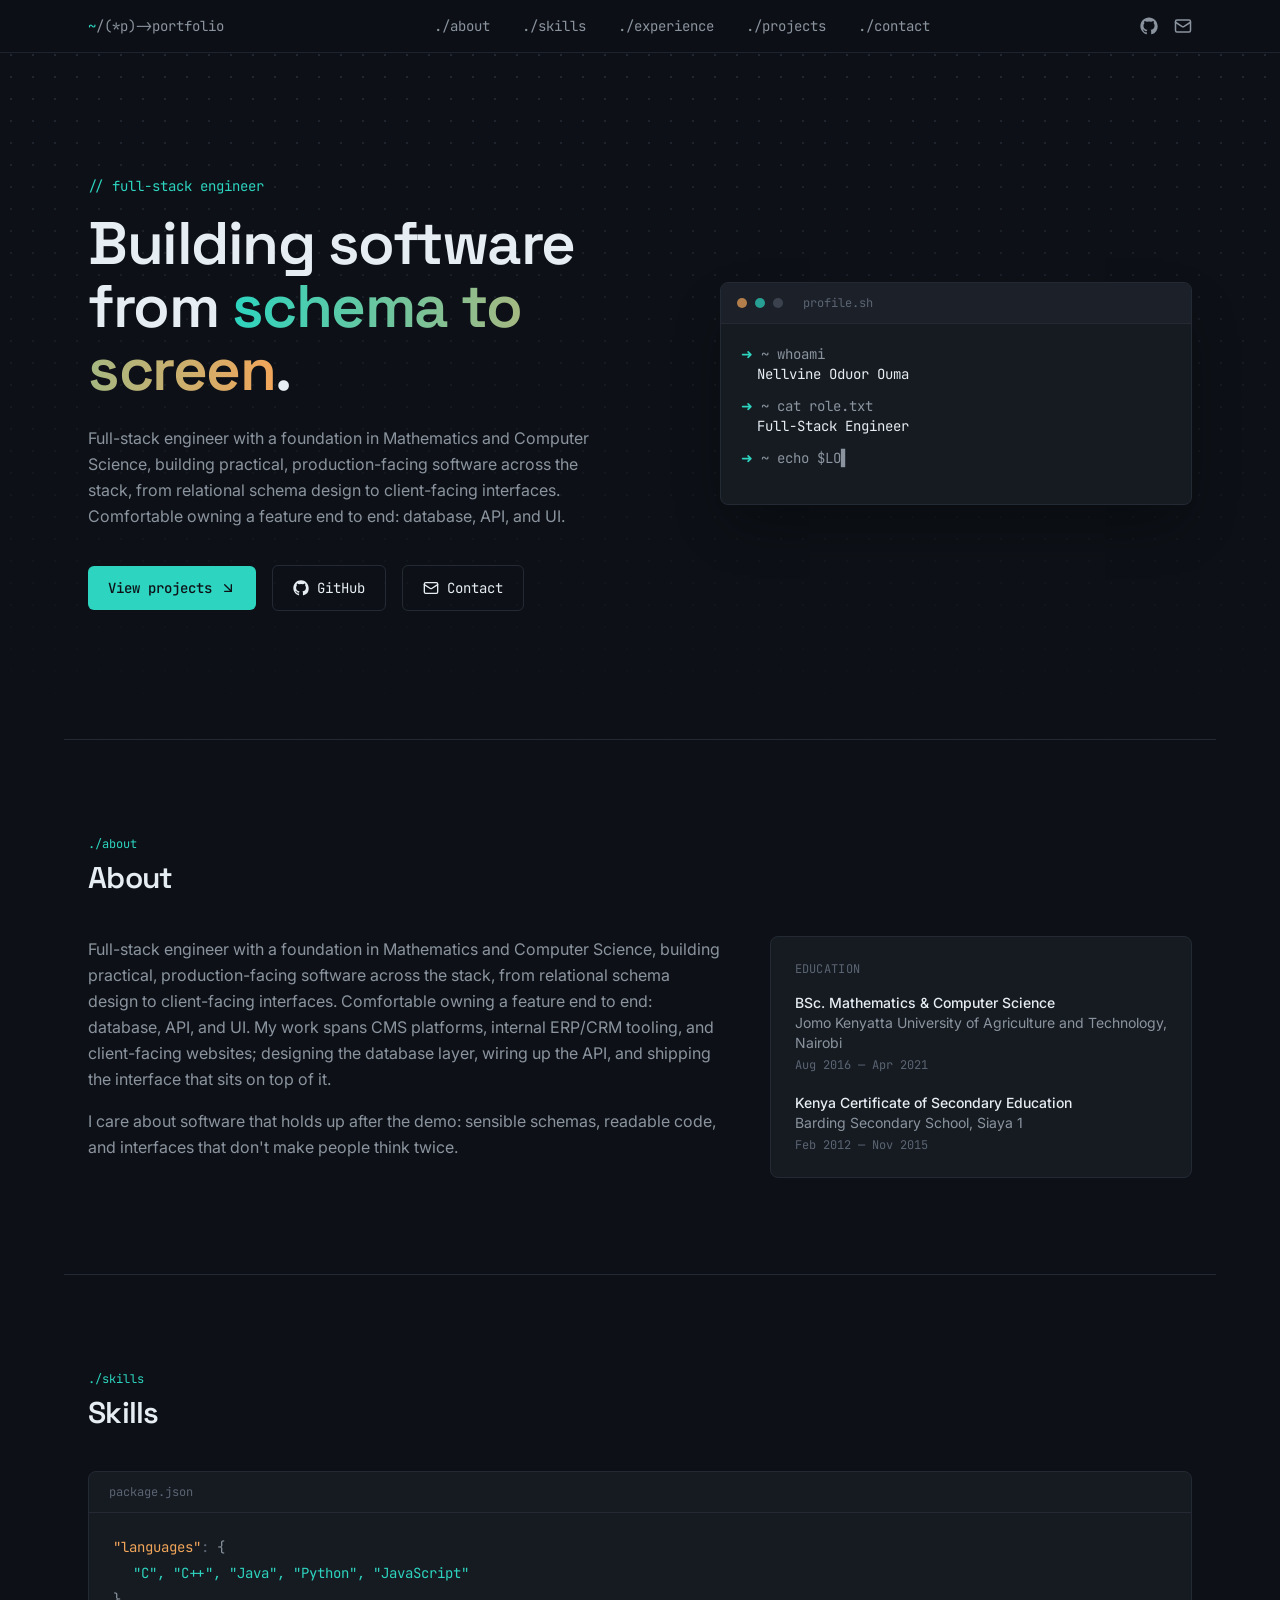
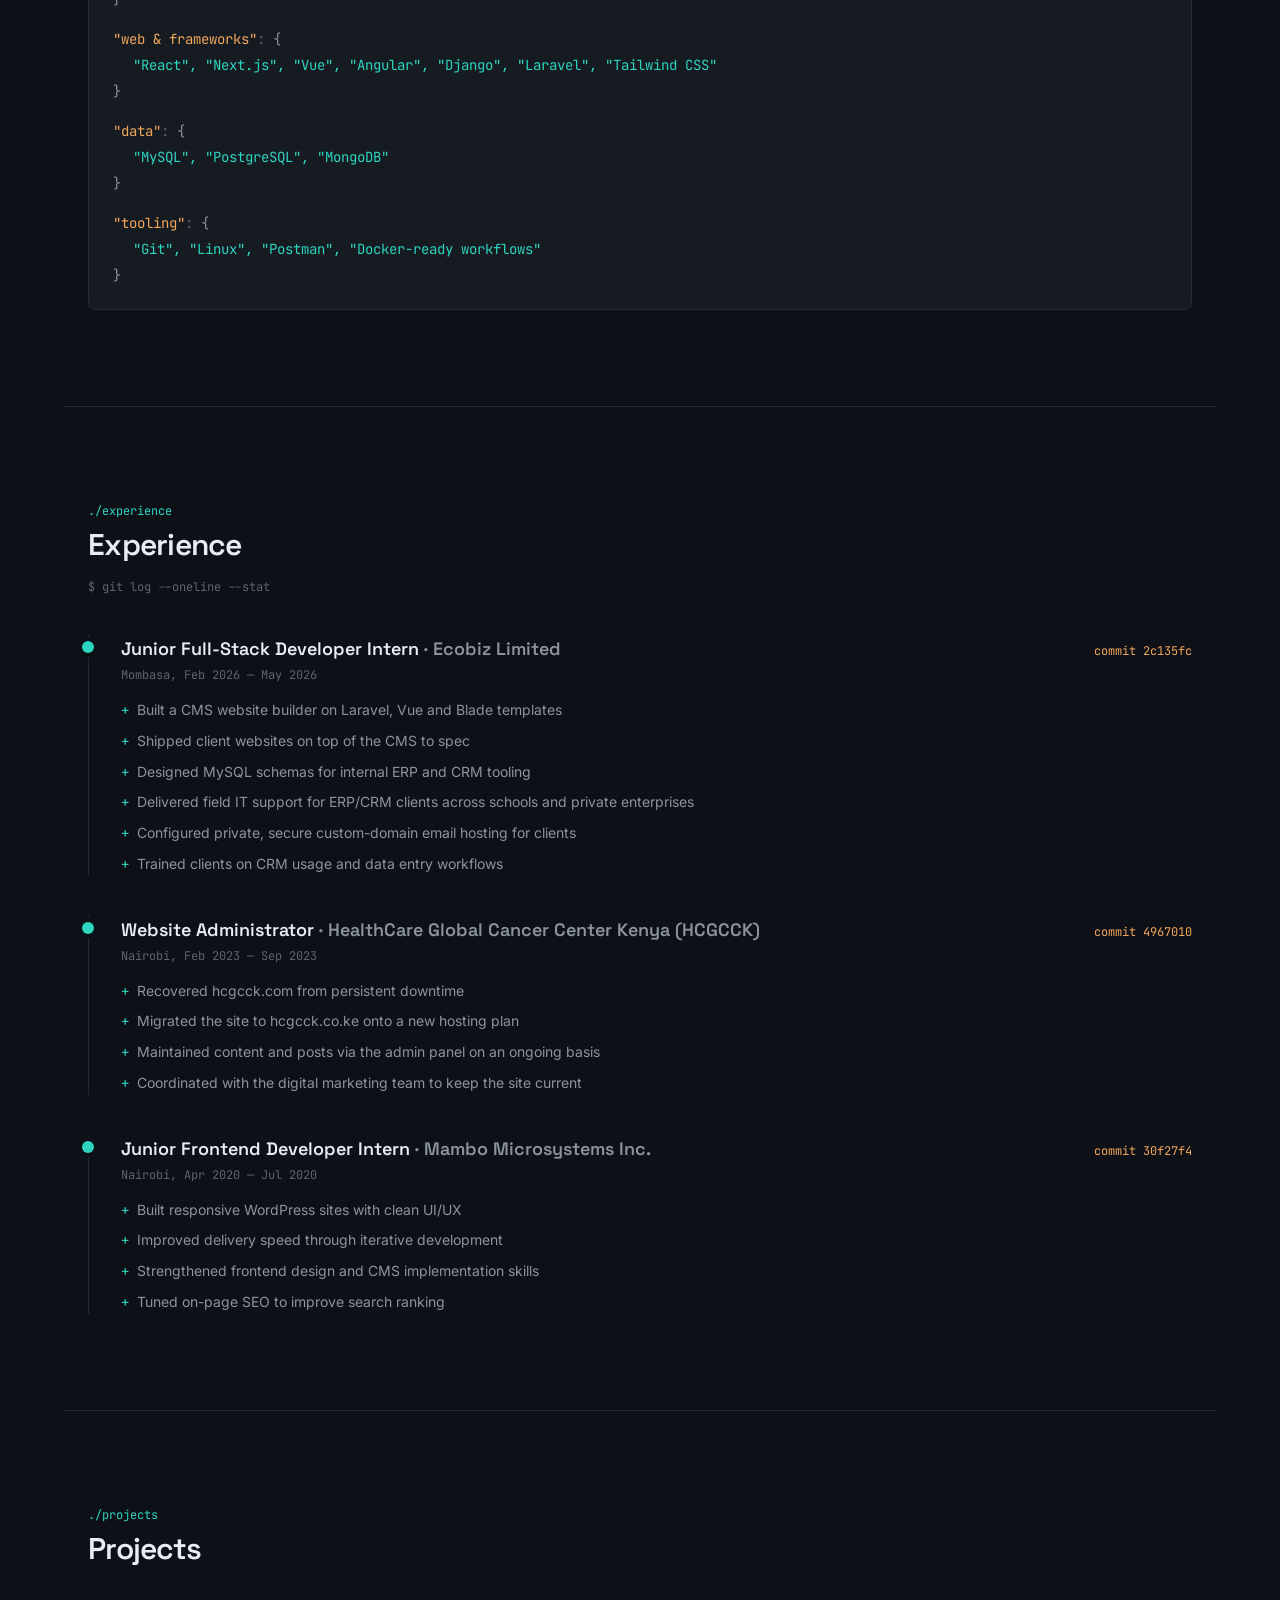
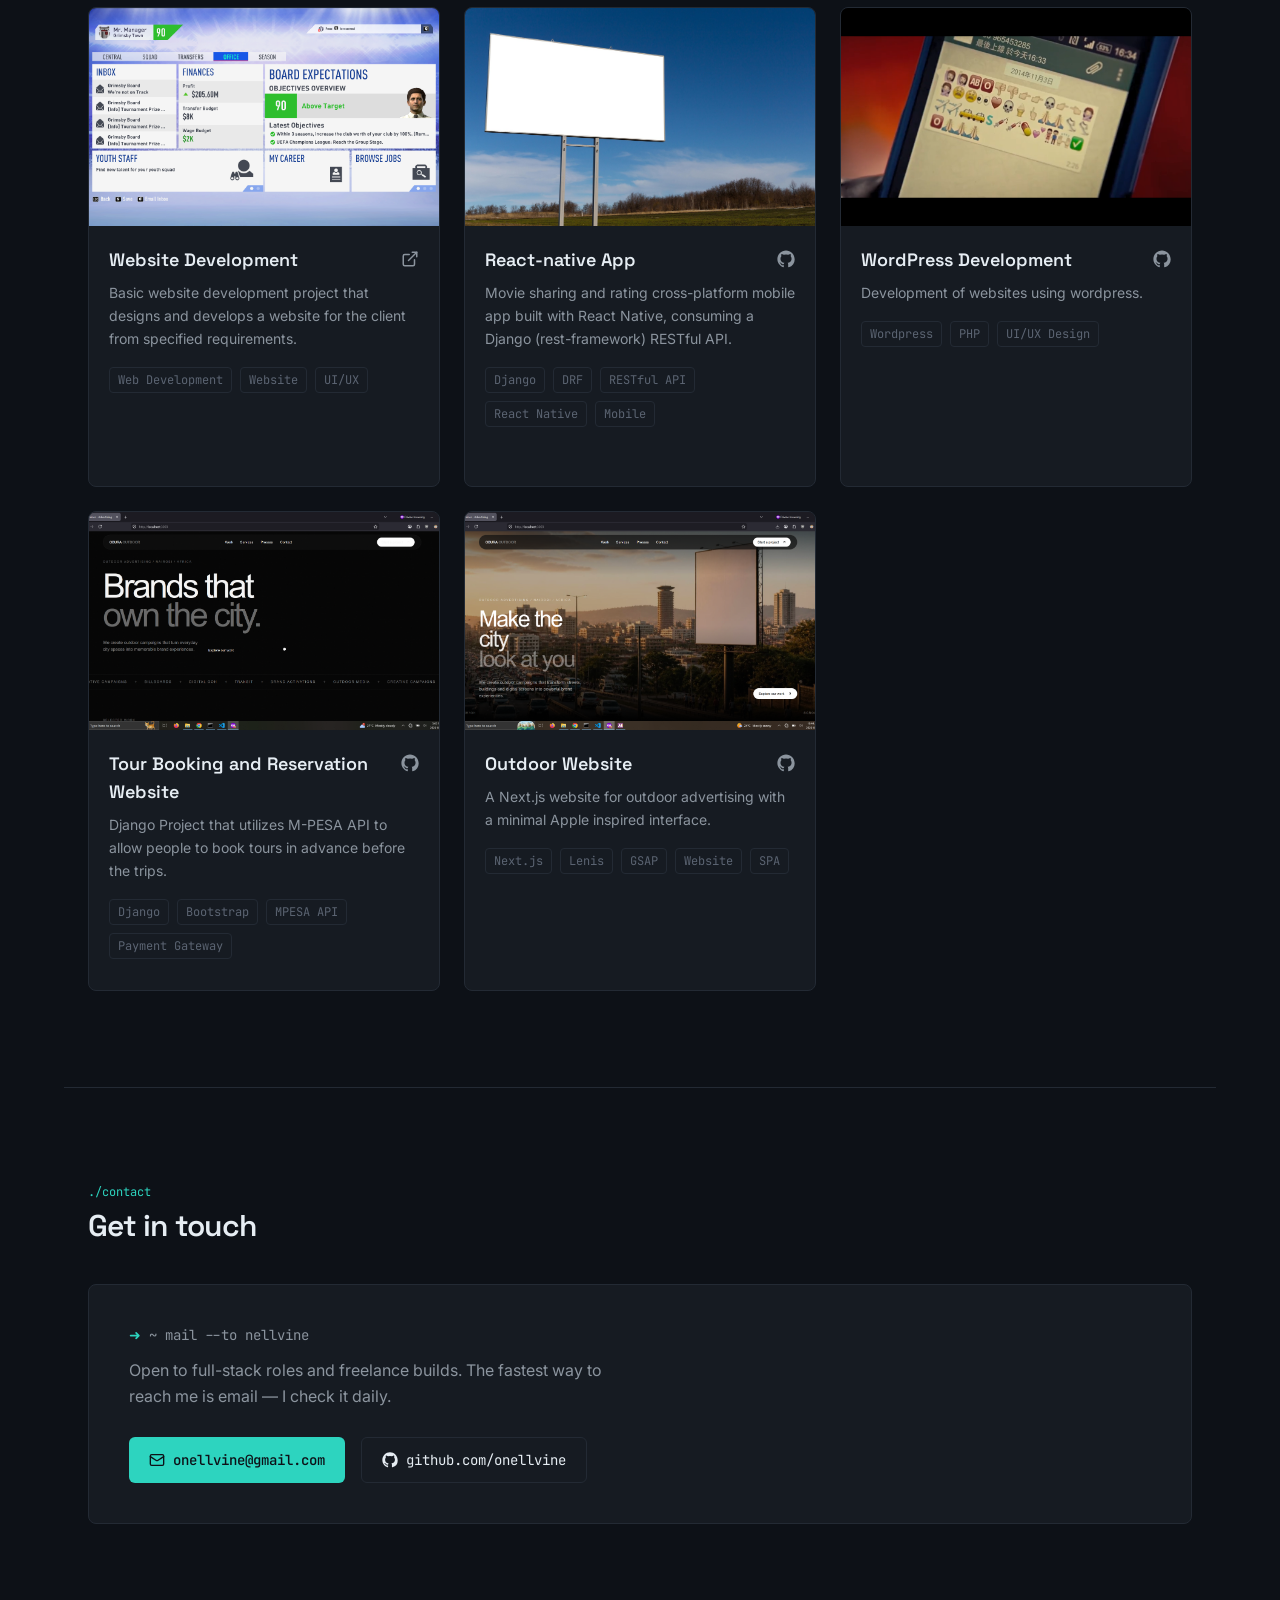
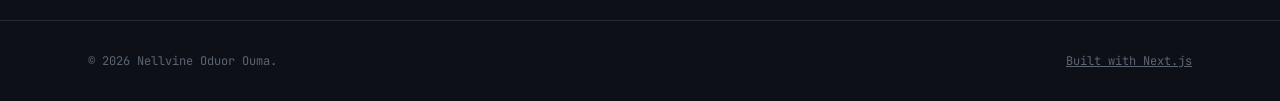
==== index.html @ 92a4c884 "initial" ====
<!DOCTYPE html><!--_Fo6uLaODXaoJ7umY_Yvi--><html lang="en"><head><meta charSet="utf-8"/><meta name="viewport" content="width=device-width, initial-scale=1"/><link rel="stylesheet" href="/_next/static/css/eee58d6df22aebbc.css" data-precedence="next"/><link rel="preload" as="script" fetchPriority="low" href="/_next/static/chunks/webpack-d191c6ae159c7e08.js"/><script src="/_next/static/chunks/4bd1b696-c023c6e3521b1417.js" async=""></script><script src="/_next/static/chunks/255-cf15ac3efcf391d6.js" async=""></script><script src="/_next/static/chunks/main-app-229285e210a1546f.js" async=""></script><script src="/_next/static/chunks/671-6c3e596e7833b4c7.js" async=""></script><script src="/_next/static/chunks/app/page-a94a5c1bb0de76f1.js" async=""></script><title>Nellvine Oduor Ouma — Full-Stack Engineer</title><meta name="description" content="Full-stack engineer with a foundation in Mathematics and Computer Science, building practical, production-facing software across the stack, from relational schema design to client-facing interfaces. Comfortable owning a feature end to end: database, API, and UI."/><script src="/_next/static/chunks/polyfills-42372ed130431b0a.js" noModule=""></script></head><body class="__variable_d61283 __variable_1d8c4a __variable_7ce995 bg-bg text-text font-body antialiased"><div hidden=""><!--$--><!--/$--></div><main class="min-h-screen"><header class="fixed top-0 inset-x-0 z-50 border-b border-border/80 bg-bg/85 backdrop-blur"><nav class="max-w-6xl mx-auto flex items-center justify-between px-6 py-4"><a href="#top" class="font-mono text-sm text-text-dim hover:text-teal transition-colors"><span class="text-teal">~</span>/<!-- -->(*p)-&gt;portfolio</a><ul class="hidden md:flex items-center gap-8 font-mono text-sm"><li><a href="#about" class="text-text-dim hover:text-teal transition-colors">./<!-- -->about</a></li><li><a href="#skills" class="text-text-dim hover:text-teal transition-colors">./<!-- -->skills</a></li><li><a href="#experience" class="text-text-dim hover:text-teal transition-colors">./<!-- -->experience</a></li><li><a href="#projects" class="text-text-dim hover:text-teal transition-colors">./<!-- -->projects</a></li><li><a href="#contact" class="text-text-dim hover:text-teal transition-colors">./<!-- -->contact</a></li></ul><div class="hidden md:flex items-center gap-4"><a href="https://github.com/onellvine" target="_blank" rel="noreferrer" class="text-text-dim hover:text-teal transition-colors" aria-label="GitHub profile"><svg role="img" aria-label="GitHub" viewBox="0 0 24 24" width="18" height="18" fill="currentColor" class=""><path d="M12 .5C5.73.5.5 5.73.5 12c0 5.09 3.29 9.4 7.86 10.93.57.1.79-.25.79-.55 0-.27-.01-1.16-.02-2.11-3.2.7-3.88-1.36-3.88-1.36-.52-1.33-1.28-1.68-1.28-1.68-1.04-.72.08-.7.08-.7 1.16.08 1.77 1.19 1.77 1.19 1.03 1.77 2.7 1.26 3.36.96.1-.75.4-1.26.73-1.55-2.56-.29-5.25-1.28-5.25-5.7 0-1.26.45-2.29 1.19-3.09-.12-.29-.52-1.47.11-3.06 0 0 .97-.31 3.18 1.18a11.05 11.05 0 0 1 5.79 0c2.2-1.49 3.17-1.18 3.17-1.18.63 1.59.24 2.77.12 3.06.74.8 1.18 1.83 1.18 3.09 0 4.43-2.69 5.41-5.26 5.69.41.36.78 1.06.78 2.14 0 1.54-.01 2.79-.01 3.17 0 .3.21.66.79.55A10.52 10.52 0 0 0 23.5 12C23.5 5.73 18.27.5 12 .5Z"></path></svg></a><a href="mailto:onellvine@gmail.com" class="text-text-dim hover:text-teal transition-colors" aria-label="Send email"><svg xmlns="http://www.w3.org/2000/svg" width="18" height="18" viewBox="0 0 24 24" fill="none" stroke="currentColor" stroke-width="2" stroke-linecap="round" stroke-linejoin="round" class="lucide lucide-mail" aria-hidden="true"><path d="m22 7-8.991 5.727a2 2 0 0 1-2.009 0L2 7"></path><rect x="2" y="4" width="20" height="16" rx="2"></rect></svg></a></div><button class="md:hidden text-text" aria-label="Toggle menu"><svg xmlns="http://www.w3.org/2000/svg" width="22" height="22" viewBox="0 0 24 24" fill="none" stroke="currentColor" stroke-width="2" stroke-linecap="round" stroke-linejoin="round" class="lucide lucide-menu" aria-hidden="true"><path d="M4 5h16"></path><path d="M4 12h16"></path><path d="M4 19h16"></path></svg></button></nav></header><section id="top" class="relative pt-36 pb-24 md:pt-44 md:pb-32 dot-grid"><div class="absolute inset-0 bg-gradient-to-b from-transparent via-bg/60 to-bg pointer-events-none"></div><div class="relative max-w-6xl mx-auto px-6 grid md:grid-cols-[1.1fr_0.9fr] gap-14 items-center"><div><p class="font-mono text-sm text-teal mb-4">// full-stack engineer</p><h1 class="font-display font-semibold text-4xl sm:text-5xl lg:text-6xl leading-[1.05] tracking-tight">Building software<br/>from <span class="text-gradient">schema to screen</span>.</h1><p class="mt-6 max-w-lg text-text-dim leading-relaxed">Full-stack engineer with a foundation in Mathematics and Computer Science, building practical, production-facing software across the stack, from relational schema design to client-facing interfaces. Comfortable owning a feature end to end: database, API, and UI.</p><div class="mt-9 flex flex-wrap items-center gap-4"><a href="#projects" class="inline-flex items-center gap-2 rounded-md bg-teal px-5 py-3 font-mono text-sm font-medium text-bg hover:bg-teal-dim transition-colors">View projects<svg xmlns="http://www.w3.org/2000/svg" width="16" height="16" viewBox="0 0 24 24" fill="none" stroke="currentColor" stroke-width="2" stroke-linecap="round" stroke-linejoin="round" class="lucide lucide-arrow-down-right" aria-hidden="true"><path d="m7 7 10 10"></path><path d="M17 7v10H7"></path></svg></a><a href="https://github.com/onellvine" target="_blank" rel="noreferrer" class="inline-flex items-center gap-2 rounded-md border border-border px-5 py-3 font-mono text-sm text-text hover:border-teal hover:text-teal transition-colors"><svg role="img" aria-label="GitHub" viewBox="0 0 24 24" width="16" height="16" fill="currentColor" class=""><path d="M12 .5C5.73.5.5 5.73.5 12c0 5.09 3.29 9.4 7.86 10.93.57.1.79-.25.79-.55 0-.27-.01-1.16-.02-2.11-3.2.7-3.88-1.36-3.88-1.36-.52-1.33-1.28-1.68-1.28-1.68-1.04-.72.08-.7.08-.7 1.16.08 1.77 1.19 1.77 1.19 1.03 1.77 2.7 1.26 3.36.96.1-.75.4-1.26.73-1.55-2.56-.29-5.25-1.28-5.25-5.7 0-1.26.45-2.29 1.19-3.09-.12-.29-.52-1.47.11-3.06 0 0 .97-.31 3.18 1.18a11.05 11.05 0 0 1 5.79 0c2.2-1.49 3.17-1.18 3.17-1.18.63 1.59.24 2.77.12 3.06.74.8 1.18 1.83 1.18 3.09 0 4.43-2.69 5.41-5.26 5.69.41.36.78 1.06.78 2.14 0 1.54-.01 2.79-.01 3.17 0 .3.21.66.79.55A10.52 10.52 0 0 0 23.5 12C23.5 5.73 18.27.5 12 .5Z"></path></svg>GitHub</a><a href="mailto:onellvine@gmail.com" class="inline-flex items-center gap-2 rounded-md border border-border px-5 py-3 font-mono text-sm text-text hover:border-teal hover:text-teal transition-colors"><svg xmlns="http://www.w3.org/2000/svg" width="16" height="16" viewBox="0 0 24 24" fill="none" stroke="currentColor" stroke-width="2" stroke-linecap="round" stroke-linejoin="round" class="lucide lucide-mail" aria-hidden="true"><path d="m22 7-8.991 5.727a2 2 0 0 1-2.009 0L2 7"></path><rect x="2" y="4" width="20" height="16" rx="2"></rect></svg>Contact</a></div></div><div class="rounded-lg border border-border bg-surface shadow-2xl shadow-black/40 overflow-hidden"><div class="flex items-center gap-2 border-b border-border bg-surface-2 px-4 py-3"><span class="h-2.5 w-2.5 rounded-full bg-[#F2A65A]/70"></span><span class="h-2.5 w-2.5 rounded-full bg-[#2DD4BF]/70"></span><span class="h-2.5 w-2.5 rounded-full bg-text-faint/50"></span><span class="ml-3 font-mono text-xs text-text-faint">profile.sh</span></div><div class="p-5 font-mono text-sm space-y-3 min-h-[180px]"><div><div class="text-text-dim"><span class="text-teal">➜</span> ~<!-- --> <span class="animate-blink">▌</span></div></div></div></div></div></section><section id="about" class="max-w-6xl mx-auto px-6 py-24 border-t border-border"><div class="opacity-0 translate-y-3 transition-all duration-700 ease-out " style="transition-delay:0ms"><div class="mb-10"><p class="font-mono text-xs text-teal mb-2">./<!-- -->about</p><h2 class="font-display font-semibold text-2xl sm:text-3xl tracking-tight">About</h2></div></div><div class="grid md:grid-cols-[1.2fr_0.8fr] gap-12"><div class="opacity-0 translate-y-3 transition-all duration-700 ease-out " style="transition-delay:0ms"><p class="text-text-dim leading-relaxed text-md">Full-stack engineer with a foundation in Mathematics and Computer Science, building practical, production-facing software across the stack, from relational schema design to client-facing interfaces. Comfortable owning a feature end to end: database, API, and UI.<!-- --> My work spans CMS platforms, internal ERP/CRM tooling, and client-facing websites; designing the database layer, wiring up the API, and shipping the interface that sits on top of it.</p><p class="mt-4 text-text-dim leading-relaxed">I care about software that holds up after the demo: sensible schemas, readable code, and interfaces that don&#x27;t make people think twice.</p></div><div class="opacity-0 translate-y-3 transition-all duration-700 ease-out " style="transition-delay:0ms"><div class="rounded-lg border border-border bg-surface p-6"><p class="font-mono text-xs text-text-faint uppercase tracking-wide mb-4">education</p><ul class="space-y-5"><li><p class="text-sm font-medium">BSc. Mathematics &amp; Computer Science</p><p class="text-sm text-text-dim">Jomo Kenyatta University of Agriculture and Technology<!-- -->, Nairobi</p><p class="font-mono text-xs text-text-faint mt-1">Aug 2016 — Apr 2021</p></li><li><p class="text-sm font-medium">Kenya Certificate of Secondary Education</p><p class="text-sm text-text-dim">Barding Secondary School<!-- -->, Siaya 1</p><p class="font-mono text-xs text-text-faint mt-1">Feb 2012 — Nov 2015</p></li></ul></div></div></div></section><section id="skills" class="max-w-6xl mx-auto px-6 py-24 border-t border-border"><div class="opacity-0 translate-y-3 transition-all duration-700 ease-out " style="transition-delay:0ms"><div class="mb-10"><p class="font-mono text-xs text-teal mb-2">./<!-- -->skills</p><h2 class="font-display font-semibold text-2xl sm:text-3xl tracking-tight">Skills</h2></div></div><div class="rounded-lg border border-border bg-surface overflow-hidden"><div class="border-b border-border px-5 py-3 font-mono text-xs text-text-faint">package.json</div><div class="p-6 font-mono text-sm space-y-5"><div class="opacity-0 translate-y-3 transition-all duration-700 ease-out " style="transition-delay:0ms"><div><p class="text-text-faint"><span class="text-amber">&quot;<!-- -->languages<!-- -->&quot;</span>:<!-- --> <span class="text-text-dim">{</span></p><div class="pl-5 flex flex-wrap gap-x-2 gap-y-1 py-1.5"><span class="text-teal">&quot;<!-- -->C<!-- -->&quot;<!-- -->,</span><span class="text-teal">&quot;<!-- -->C++<!-- -->&quot;<!-- -->,</span><span class="text-teal">&quot;<!-- -->Java<!-- -->&quot;<!-- -->,</span><span class="text-teal">&quot;<!-- -->Python<!-- -->&quot;<!-- -->,</span><span class="text-teal">&quot;<!-- -->JavaScript<!-- -->&quot;</span></div><p class="text-text-dim">}</p></div></div><div class="opacity-0 translate-y-3 transition-all duration-700 ease-out " style="transition-delay:0ms"><div><p class="text-text-faint"><span class="text-amber">&quot;<!-- -->web &amp; frameworks<!-- -->&quot;</span>:<!-- --> <span class="text-text-dim">{</span></p><div class="pl-5 flex flex-wrap gap-x-2 gap-y-1 py-1.5"><span class="text-teal">&quot;<!-- -->React<!-- -->&quot;<!-- -->,</span><span class="text-teal">&quot;<!-- -->Next.js<!-- -->&quot;<!-- -->,</span><span class="text-teal">&quot;<!-- -->Vue<!-- -->&quot;<!-- -->,</span><span class="text-teal">&quot;<!-- -->Angular<!-- -->&quot;<!-- -->,</span><span class="text-teal">&quot;<!-- -->Django<!-- -->&quot;<!-- -->,</span><span class="text-teal">&quot;<!-- -->Laravel<!-- -->&quot;<!-- -->,</span><span class="text-teal">&quot;<!-- -->Tailwind CSS<!-- -->&quot;</span></div><p class="text-text-dim">}</p></div></div><div class="opacity-0 translate-y-3 transition-all duration-700 ease-out " style="transition-delay:0ms"><div><p class="text-text-faint"><span class="text-amber">&quot;<!-- -->data<!-- -->&quot;</span>:<!-- --> <span class="text-text-dim">{</span></p><div class="pl-5 flex flex-wrap gap-x-2 gap-y-1 py-1.5"><span class="text-teal">&quot;<!-- -->MySQL<!-- -->&quot;<!-- -->,</span><span class="text-teal">&quot;<!-- -->PostgreSQL<!-- -->&quot;<!-- -->,</span><span class="text-teal">&quot;<!-- -->MongoDB<!-- -->&quot;</span></div><p class="text-text-dim">}</p></div></div><div class="opacity-0 translate-y-3 transition-all duration-700 ease-out " style="transition-delay:0ms"><div><p class="text-text-faint"><span class="text-amber">&quot;<!-- -->tooling<!-- -->&quot;</span>:<!-- --> <span class="text-text-dim">{</span></p><div class="pl-5 flex flex-wrap gap-x-2 gap-y-1 py-1.5"><span class="text-teal">&quot;<!-- -->Git<!-- -->&quot;<!-- -->,</span><span class="text-teal">&quot;<!-- -->Linux<!-- -->&quot;<!-- -->,</span><span class="text-teal">&quot;<!-- -->Postman<!-- -->&quot;<!-- -->,</span><span class="text-teal">&quot;<!-- -->Docker-ready workflows<!-- -->&quot;</span></div><p class="text-text-dim">}</p></div></div></div></div></section><section id="experience" class="max-w-6xl mx-auto px-6 py-24 border-t border-border"><div class="opacity-0 translate-y-3 transition-all duration-700 ease-out " style="transition-delay:0ms"><div class="mb-10"><p class="font-mono text-xs text-teal mb-2">./<!-- -->experience</p><h2 class="font-display font-semibold text-2xl sm:text-3xl tracking-tight">Experience</h2></div><p class="font-mono text-xs text-text-faint -mt-6 mb-10">$ git log --oneline --stat</p></div><div class="space-y-10"><div class="opacity-0 translate-y-3 transition-all duration-700 ease-out " style="transition-delay:0ms"><div class="relative pl-8 border-l border-border"><span class="absolute -left-[7px] top-1.5 h-3 w-3 rounded-full bg-teal ring-4 ring-bg"></span><div class="flex flex-wrap items-baseline justify-between gap-x-4 gap-y-1"><h3 class="font-display font-semibold text-lg">Junior Full-Stack Developer Intern<!-- --> <span class="text-text-dim">· <!-- -->Ecobiz Limited</span></h3><span class="font-mono text-xs text-amber">commit <!-- -->2c135fc</span></div><p class="font-mono text-xs text-text-faint mt-1">Mombasa<!-- -->, <!-- -->Feb 2026 — May 2026</p><ul class="mt-4 space-y-2"><li class="flex gap-2 text-sm text-text-dim leading-relaxed"><span class="text-teal font-mono">+</span>Built a CMS website builder on Laravel, Vue and Blade templates</li><li class="flex gap-2 text-sm text-text-dim leading-relaxed"><span class="text-teal font-mono">+</span>Shipped client websites on top of the CMS to spec</li><li class="flex gap-2 text-sm text-text-dim leading-relaxed"><span class="text-teal font-mono">+</span>Designed MySQL schemas for internal ERP and CRM tooling</li><li class="flex gap-2 text-sm text-text-dim leading-relaxed"><span class="text-teal font-mono">+</span>Delivered field IT support for ERP/CRM clients across schools and private enterprises</li><li class="flex gap-2 text-sm text-text-dim leading-relaxed"><span class="text-teal font-mono">+</span>Configured private, secure custom-domain email hosting for clients</li><li class="flex gap-2 text-sm text-text-dim leading-relaxed"><span class="text-teal font-mono">+</span>Trained clients on CRM usage and data entry workflows</li></ul></div></div><div class="opacity-0 translate-y-3 transition-all duration-700 ease-out " style="transition-delay:0ms"><div class="relative pl-8 border-l border-border"><span class="absolute -left-[7px] top-1.5 h-3 w-3 rounded-full bg-teal ring-4 ring-bg"></span><div class="flex flex-wrap items-baseline justify-between gap-x-4 gap-y-1"><h3 class="font-display font-semibold text-lg">Website Administrator<!-- --> <span class="text-text-dim">· <!-- -->HealthCare Global Cancer Center Kenya (HCGCCK)</span></h3><span class="font-mono text-xs text-amber">commit <!-- -->4967010</span></div><p class="font-mono text-xs text-text-faint mt-1">Nairobi<!-- -->, <!-- -->Feb 2023 — Sep 2023</p><ul class="mt-4 space-y-2"><li class="flex gap-2 text-sm text-text-dim leading-relaxed"><span class="text-teal font-mono">+</span>Recovered hcgcck.com from persistent downtime</li><li class="flex gap-2 text-sm text-text-dim leading-relaxed"><span class="text-teal font-mono">+</span>Migrated the site to hcgcck.co.ke onto a new hosting plan</li><li class="flex gap-2 text-sm text-text-dim leading-relaxed"><span class="text-teal font-mono">+</span>Maintained content and posts via the admin panel on an ongoing basis</li><li class="flex gap-2 text-sm text-text-dim leading-relaxed"><span class="text-teal font-mono">+</span>Coordinated with the digital marketing team to keep the site current</li></ul></div></div><div class="opacity-0 translate-y-3 transition-all duration-700 ease-out " style="transition-delay:0ms"><div class="relative pl-8 border-l border-border"><span class="absolute -left-[7px] top-1.5 h-3 w-3 rounded-full bg-teal ring-4 ring-bg"></span><div class="flex flex-wrap items-baseline justify-between gap-x-4 gap-y-1"><h3 class="font-display font-semibold text-lg">Junior Frontend Developer Intern<!-- --> <span class="text-text-dim">· <!-- -->Mambo Microsystems Inc.</span></h3><span class="font-mono text-xs text-amber">commit <!-- -->30f27f4</span></div><p class="font-mono text-xs text-text-faint mt-1">Nairobi<!-- -->, <!-- -->Apr 2020 — Jul 2020</p><ul class="mt-4 space-y-2"><li class="flex gap-2 text-sm text-text-dim leading-relaxed"><span class="text-teal font-mono">+</span>Built responsive WordPress sites with clean UI/UX</li><li class="flex gap-2 text-sm text-text-dim leading-relaxed"><span class="text-teal font-mono">+</span>Improved delivery speed through iterative development</li><li class="flex gap-2 text-sm text-text-dim leading-relaxed"><span class="text-teal font-mono">+</span>Strengthened frontend design and CMS implementation skills</li><li class="flex gap-2 text-sm text-text-dim leading-relaxed"><span class="text-teal font-mono">+</span>Tuned on-page SEO to improve search ranking</li></ul></div></div></div></section><section id="projects" class="max-w-6xl mx-auto px-6 py-24 border-t border-border"><div class="opacity-0 translate-y-3 transition-all duration-700 ease-out " style="transition-delay:0ms"><div class="mb-10"><p class="font-mono text-xs text-teal mb-2">./<!-- -->projects</p><h2 class="font-display font-semibold text-2xl sm:text-3xl tracking-tight">Projects</h2></div></div><div class="grid sm:grid-cols-2 lg:grid-cols-3 gap-6"><div class="opacity-0 translate-y-3 transition-all duration-700 ease-out " style="transition-delay:0ms"><div class="group rounded-lg border border-border bg-surface overflow-hidden min-h-[480px] hover:border-teal/60 transition-colors"><div class="relative aspect-[16/10] bg-surface-2 overflow-hidden"><img alt="Website Development" loading="lazy" decoding="async" data-nimg="fill" class="object-cover transition-transform duration-500 group-hover:scale-[1.03]" style="position:absolute;height:100%;width:100%;left:0;top:0;right:0;bottom:0;color:transparent" src="/uploads/3aab02b2-37d6-4e1d-b841-ac02572326fb.png"/></div><div class="p-5"><div class="flex items-start justify-between gap-3"><h3 class="font-display font-semibold text-lg">Website Development</h3><a href="https://onellvine.pythonanywhere.com" target="_blank" rel="noreferrer" aria-label="Open Website Development live site" class="shrink-0 mt-1 text-text-dim hover:text-teal transition-colors"><svg xmlns="http://www.w3.org/2000/svg" width="18" height="18" viewBox="0 0 24 24" fill="none" stroke="currentColor" stroke-width="2" stroke-linecap="round" stroke-linejoin="round" class="lucide lucide-external-link" aria-hidden="true"><path d="M15 3h6v6"></path><path d="M10 14 21 3"></path><path d="M18 13v6a2 2 0 0 1-2 2H5a2 2 0 0 1-2-2V8a2 2 0 0 1 2-2h6"></path></svg></a></div><p class="mt-2 text-sm text-text-dim leading-relaxed line-clamp-3">Basic website development project that designs and develops a website for the client from specified requirements.</p><ul class="mt-4 flex flex-wrap gap-2 font-mono text-xs"><li class="rounded border border-border px-2 py-1 text-text-faint">Web Development</li><li class="rounded border border-border px-2 py-1 text-text-faint">Website</li><li class="rounded border border-border px-2 py-1 text-text-faint">UI/UX</li></ul></div></div></div><div class="opacity-0 translate-y-3 transition-all duration-700 ease-out " style="transition-delay:0ms"><div class="group rounded-lg border border-border bg-surface overflow-hidden min-h-[480px] hover:border-teal/60 transition-colors"><div class="relative aspect-[16/10] bg-surface-2 overflow-hidden"><img alt="React-native App" loading="lazy" decoding="async" data-nimg="fill" class="object-cover transition-transform duration-500 group-hover:scale-[1.03]" style="position:absolute;height:100%;width:100%;left:0;top:0;right:0;bottom:0;color:transparent" src="/uploads/c99ef7c3-e18f-4467-a974-56c91e3432bb.jpg"/></div><div class="p-5"><div class="flex items-start justify-between gap-3"><h3 class="font-display font-semibold text-lg">React-native App</h3><a href="https://github.com/onellvine" target="_blank" rel="noreferrer" aria-label="Open React-native App repository" class="shrink-0 mt-1 text-text-dim hover:text-teal transition-colors"><svg role="img" aria-label="GitHub" viewBox="0 0 24 24" width="18" height="18" fill="currentColor" class=""><path d="M12 .5C5.73.5.5 5.73.5 12c0 5.09 3.29 9.4 7.86 10.93.57.1.79-.25.79-.55 0-.27-.01-1.16-.02-2.11-3.2.7-3.88-1.36-3.88-1.36-.52-1.33-1.28-1.68-1.28-1.68-1.04-.72.08-.7.08-.7 1.16.08 1.77 1.19 1.77 1.19 1.03 1.77 2.7 1.26 3.36.96.1-.75.4-1.26.73-1.55-2.56-.29-5.25-1.28-5.25-5.7 0-1.26.45-2.29 1.19-3.09-.12-.29-.52-1.47.11-3.06 0 0 .97-.31 3.18 1.18a11.05 11.05 0 0 1 5.79 0c2.2-1.49 3.17-1.18 3.17-1.18.63 1.59.24 2.77.12 3.06.74.8 1.18 1.83 1.18 3.09 0 4.43-2.69 5.41-5.26 5.69.41.36.78 1.06.78 2.14 0 1.54-.01 2.79-.01 3.17 0 .3.21.66.79.55A10.52 10.52 0 0 0 23.5 12C23.5 5.73 18.27.5 12 .5Z"></path></svg></a></div><p class="mt-2 text-sm text-text-dim leading-relaxed line-clamp-3">Movie sharing and rating cross-platform mobile app built with React Native, consuming a Django (rest-framework) RESTful API.</p><ul class="mt-4 flex flex-wrap gap-2 font-mono text-xs"><li class="rounded border border-border px-2 py-1 text-text-faint">Django</li><li class="rounded border border-border px-2 py-1 text-text-faint">DRF</li><li class="rounded border border-border px-2 py-1 text-text-faint">RESTful API</li><li class="rounded border border-border px-2 py-1 text-text-faint">React Native</li><li class="rounded border border-border px-2 py-1 text-text-faint">Mobile</li></ul></div></div></div><div class="opacity-0 translate-y-3 transition-all duration-700 ease-out " style="transition-delay:0ms"><div class="group rounded-lg border border-border bg-surface overflow-hidden min-h-[480px] hover:border-teal/60 transition-colors"><div class="relative aspect-[16/10] bg-surface-2 overflow-hidden"><img alt="WordPress Development" loading="lazy" decoding="async" data-nimg="fill" class="object-cover transition-transform duration-500 group-hover:scale-[1.03]" style="position:absolute;height:100%;width:100%;left:0;top:0;right:0;bottom:0;color:transparent" src="/uploads/8ee7f2af-b117-40f9-bc91-df0022338752.png"/></div><div class="p-5"><div class="flex items-start justify-between gap-3"><h3 class="font-display font-semibold text-lg">WordPress Development</h3><a href="https://github.com/onellvine" target="_blank" rel="noreferrer" aria-label="Open WordPress Development repository" class="shrink-0 mt-1 text-text-dim hover:text-teal transition-colors"><svg role="img" aria-label="GitHub" viewBox="0 0 24 24" width="18" height="18" fill="currentColor" class=""><path d="M12 .5C5.73.5.5 5.73.5 12c0 5.09 3.29 9.4 7.86 10.93.57.1.79-.25.79-.55 0-.27-.01-1.16-.02-2.11-3.2.7-3.88-1.36-3.88-1.36-.52-1.33-1.28-1.68-1.28-1.68-1.04-.72.08-.7.08-.7 1.16.08 1.77 1.19 1.77 1.19 1.03 1.77 2.7 1.26 3.36.96.1-.75.4-1.26.73-1.55-2.56-.29-5.25-1.28-5.25-5.7 0-1.26.45-2.29 1.19-3.09-.12-.29-.52-1.47.11-3.06 0 0 .97-.31 3.18 1.18a11.05 11.05 0 0 1 5.79 0c2.2-1.49 3.17-1.18 3.17-1.18.63 1.59.24 2.77.12 3.06.74.8 1.18 1.83 1.18 3.09 0 4.43-2.69 5.41-5.26 5.69.41.36.78 1.06.78 2.14 0 1.54-.01 2.79-.01 3.17 0 .3.21.66.79.55A10.52 10.52 0 0 0 23.5 12C23.5 5.73 18.27.5 12 .5Z"></path></svg></a></div><p class="mt-2 text-sm text-text-dim leading-relaxed line-clamp-3">Development of websites using wordpress.</p><ul class="mt-4 flex flex-wrap gap-2 font-mono text-xs"><li class="rounded border border-border px-2 py-1 text-text-faint">Wordpress</li><li class="rounded border border-border px-2 py-1 text-text-faint">PHP</li><li class="rounded border border-border px-2 py-1 text-text-faint">UI/UX Design</li></ul></div></div></div><div class="opacity-0 translate-y-3 transition-all duration-700 ease-out " style="transition-delay:0ms"><div class="group rounded-lg border border-border bg-surface overflow-hidden min-h-[480px] hover:border-teal/60 transition-colors"><div class="relative aspect-[16/10] bg-surface-2 overflow-hidden"><img alt="Tour Booking and Reservation Website" loading="lazy" decoding="async" data-nimg="fill" class="object-cover transition-transform duration-500 group-hover:scale-[1.03]" style="position:absolute;height:100%;width:100%;left:0;top:0;right:0;bottom:0;color:transparent" src="/uploads/ea84c5ec-fceb-4ca7-abcc-4d088c87ed5a.png"/></div><div class="p-5"><div class="flex items-start justify-between gap-3"><h3 class="font-display font-semibold text-lg">Tour Booking and Reservation Website</h3><a href="https://github.com/onellvine" target="_blank" rel="noreferrer" aria-label="Open Tour Booking and Reservation Website repository" class="shrink-0 mt-1 text-text-dim hover:text-teal transition-colors"><svg role="img" aria-label="GitHub" viewBox="0 0 24 24" width="18" height="18" fill="currentColor" class=""><path d="M12 .5C5.73.5.5 5.73.5 12c0 5.09 3.29 9.4 7.86 10.93.57.1.79-.25.79-.55 0-.27-.01-1.16-.02-2.11-3.2.7-3.88-1.36-3.88-1.36-.52-1.33-1.28-1.68-1.28-1.68-1.04-.72.08-.7.08-.7 1.16.08 1.77 1.19 1.77 1.19 1.03 1.77 2.7 1.26 3.36.96.1-.75.4-1.26.73-1.55-2.56-.29-5.25-1.28-5.25-5.7 0-1.26.45-2.29 1.19-3.09-.12-.29-.52-1.47.11-3.06 0 0 .97-.31 3.18 1.18a11.05 11.05 0 0 1 5.79 0c2.2-1.49 3.17-1.18 3.17-1.18.63 1.59.24 2.77.12 3.06.74.8 1.18 1.83 1.18 3.09 0 4.43-2.69 5.41-5.26 5.69.41.36.78 1.06.78 2.14 0 1.54-.01 2.79-.01 3.17 0 .3.21.66.79.55A10.52 10.52 0 0 0 23.5 12C23.5 5.73 18.27.5 12 .5Z"></path></svg></a></div><p class="mt-2 text-sm text-text-dim leading-relaxed line-clamp-3">Django Project that utilizes M-PESA API to allow people to book tours in advance before the trips.</p><ul class="mt-4 flex flex-wrap gap-2 font-mono text-xs"><li class="rounded border border-border px-2 py-1 text-text-faint">Django</li><li class="rounded border border-border px-2 py-1 text-text-faint">Bootstrap</li><li class="rounded border border-border px-2 py-1 text-text-faint">MPESA API</li><li class="rounded border border-border px-2 py-1 text-text-faint">Payment Gateway</li></ul></div></div></div><div class="opacity-0 translate-y-3 transition-all duration-700 ease-out " style="transition-delay:0ms"><div class="group rounded-lg border border-border bg-surface overflow-hidden min-h-[480px] hover:border-teal/60 transition-colors"><div class="relative aspect-[16/10] bg-surface-2 overflow-hidden"><img alt="Outdoor Website" loading="lazy" decoding="async" data-nimg="fill" class="object-cover transition-transform duration-500 group-hover:scale-[1.03]" style="position:absolute;height:100%;width:100%;left:0;top:0;right:0;bottom:0;color:transparent" src="/uploads/11d4bb17-a23b-4998-904b-f71a213cea45.png"/></div><div class="p-5"><div class="flex items-start justify-between gap-3"><h3 class="font-display font-semibold text-lg">Outdoor Website</h3><a href="https://github.com/onellvine/outdoor-marketing-site" target="_blank" rel="noreferrer" aria-label="Open Outdoor Website repository" class="shrink-0 mt-1 text-text-dim hover:text-teal transition-colors"><svg role="img" aria-label="GitHub" viewBox="0 0 24 24" width="18" height="18" fill="currentColor" class=""><path d="M12 .5C5.73.5.5 5.73.5 12c0 5.09 3.29 9.4 7.86 10.93.57.1.79-.25.79-.55 0-.27-.01-1.16-.02-2.11-3.2.7-3.88-1.36-3.88-1.36-.52-1.33-1.28-1.68-1.28-1.68-1.04-.72.08-.7.08-.7 1.16.08 1.77 1.19 1.77 1.19 1.03 1.77 2.7 1.26 3.36.96.1-.75.4-1.26.73-1.55-2.56-.29-5.25-1.28-5.25-5.7 0-1.26.45-2.29 1.19-3.09-.12-.29-.52-1.47.11-3.06 0 0 .97-.31 3.18 1.18a11.05 11.05 0 0 1 5.79 0c2.2-1.49 3.17-1.18 3.17-1.18.63 1.59.24 2.77.12 3.06.74.8 1.18 1.83 1.18 3.09 0 4.43-2.69 5.41-5.26 5.69.41.36.78 1.06.78 2.14 0 1.54-.01 2.79-.01 3.17 0 .3.21.66.79.55A10.52 10.52 0 0 0 23.5 12C23.5 5.73 18.27.5 12 .5Z"></path></svg></a></div><p class="mt-2 text-sm text-text-dim leading-relaxed line-clamp-3">A Next.js website for outdoor advertising with a minimal Apple inspired interface.</p><ul class="mt-4 flex flex-wrap gap-2 font-mono text-xs"><li class="rounded border border-border px-2 py-1 text-text-faint">Next.js</li><li class="rounded border border-border px-2 py-1 text-text-faint">Lenis</li><li class="rounded border border-border px-2 py-1 text-text-faint">GSAP</li><li class="rounded border border-border px-2 py-1 text-text-faint">Website</li><li class="rounded border border-border px-2 py-1 text-text-faint">SPA</li></ul></div></div></div></div></section><section id="contact" class="max-w-6xl mx-auto px-6 py-24 border-t border-border"><div class="opacity-0 translate-y-3 transition-all duration-700 ease-out " style="transition-delay:0ms"><div class="mb-10"><p class="font-mono text-xs text-teal mb-2">./<!-- -->contact</p><h2 class="font-display font-semibold text-2xl sm:text-3xl tracking-tight">Get in touch</h2></div></div><div class="opacity-0 translate-y-3 transition-all duration-700 ease-out " style="transition-delay:0ms"><div class="rounded-lg border border-border bg-surface p-8 sm:p-10"><p class="font-mono text-sm text-text-dim"><span class="text-teal">➜</span> ~ mail --to <!-- -->nellvine</p><p class="mt-3 max-w-lg text-text-dim leading-relaxed">Open to full-stack roles and freelance builds. The fastest way to reach me is email — I check it daily.</p><div class="mt-7 flex flex-wrap gap-4"><a href="mailto:onellvine@gmail.com" class="inline-flex items-center gap-2 rounded-md bg-teal px-5 py-3 font-mono text-sm font-medium text-bg hover:bg-teal-dim transition-colors"><svg xmlns="http://www.w3.org/2000/svg" width="16" height="16" viewBox="0 0 24 24" fill="none" stroke="currentColor" stroke-width="2" stroke-linecap="round" stroke-linejoin="round" class="lucide lucide-mail" aria-hidden="true"><path d="m22 7-8.991 5.727a2 2 0 0 1-2.009 0L2 7"></path><rect x="2" y="4" width="20" height="16" rx="2"></rect></svg>onellvine@gmail.com</a><a href="https://github.com/onellvine" target="_blank" rel="noreferrer" class="inline-flex items-center gap-2 rounded-md border border-border px-5 py-3 font-mono text-sm hover:border-teal hover:text-teal transition-colors"><svg role="img" aria-label="GitHub" viewBox="0 0 24 24" width="16" height="16" fill="currentColor" class=""><path d="M12 .5C5.73.5.5 5.73.5 12c0 5.09 3.29 9.4 7.86 10.93.57.1.79-.25.79-.55 0-.27-.01-1.16-.02-2.11-3.2.7-3.88-1.36-3.88-1.36-.52-1.33-1.28-1.68-1.28-1.68-1.04-.72.08-.7.08-.7 1.16.08 1.77 1.19 1.77 1.19 1.03 1.77 2.7 1.26 3.36.96.1-.75.4-1.26.73-1.55-2.56-.29-5.25-1.28-5.25-5.7 0-1.26.45-2.29 1.19-3.09-.12-.29-.52-1.47.11-3.06 0 0 .97-.31 3.18 1.18a11.05 11.05 0 0 1 5.79 0c2.2-1.49 3.17-1.18 3.17-1.18.63 1.59.24 2.77.12 3.06.74.8 1.18 1.83 1.18 3.09 0 4.43-2.69 5.41-5.26 5.69.41.36.78 1.06.78 2.14 0 1.54-.01 2.79-.01 3.17 0 .3.21.66.79.55A10.52 10.52 0 0 0 23.5 12C23.5 5.73 18.27.5 12 .5Z"></path></svg>github.com/onellvine</a></div></div></div></section><footer class="border-t border-border"><div class="max-w-6xl mx-auto px-6 py-8 flex flex-col sm:flex-row items-center justify-between gap-3 font-mono text-xs text-text-faint"><p>© <!-- -->2026<!-- --> <!-- -->Nellvine Oduor Ouma<!-- -->.</p><a href="https://nextjs.org" target="_blank" class="underline hover:text-teal transition-colors">Built with Next.js</a></div></footer></main><!--$--><!--/$--><script src="/_next/static/chunks/webpack-d191c6ae159c7e08.js" id="_R_" async=""></script><script>(self.__next_f=self.__next_f||[]).push([0])</script><script>self.__next_f.push([1,"1:\"$Sreact.fragment\"\n2:I[9766,[],\"\"]\n3:I[8924,[],\"\"]\n4:I[2920,[\"671\",\"static/chunks/671-6c3e596e7833b4c7.js\",\"974\",\"static/chunks/app/page-a94a5c1bb0de76f1.js\"],\"default\"]\n5:I[7722,[\"671\",\"static/chunks/671-6c3e596e7833b4c7.js\",\"974\",\"static/chunks/app/page-a94a5c1bb0de76f1.js\"],\"default\"]\n6:I[5526,[\"671\",\"static/chunks/671-6c3e596e7833b4c7.js\",\"974\",\"static/chunks/app/page-a94a5c1bb0de76f1.js\"],\"default\"]\ne:I[7150,[],\"\"]\n:HL[\"/_next/static/css/eee58d6df22aebbc.css\",\"style\"]\n"])</script><script>self.__next_f.push([1,"0:{\"P\":null,\"b\":\"-Fo6uLaODXaoJ7umY_Yvi\",\"p\":\"\",\"c\":[\"\",\"\"],\"i\":false,\"f\":[[[\"\",{\"children\":[\"__PAGE__\",{}]},\"$undefined\",\"$undefined\",true],[\"\",[\"$\",\"$1\",\"c\",{\"children\":[[[\"$\",\"link\",\"0\",{\"rel\":\"stylesheet\",\"href\":\"/_next/static/css/eee58d6df22aebbc.css\",\"precedence\":\"next\",\"crossOrigin\":\"$undefined\",\"nonce\":\"$undefined\"}]],[\"$\",\"html\",null,{\"lang\":\"en\",\"children\":[\"$\",\"body\",null,{\"className\":\"__variable_d61283 __variable_1d8c4a __variable_7ce995 bg-bg text-text font-body antialiased\",\"children\":[\"$\",\"$L2\",null,{\"parallelRouterKey\":\"children\",\"error\":\"$undefined\",\"errorStyles\":\"$undefined\",\"errorScripts\":\"$undefined\",\"template\":[\"$\",\"$L3\",null,{}],\"templateStyles\":\"$undefined\",\"templateScripts\":\"$undefined\",\"notFound\":[[[\"$\",\"title\",null,{\"children\":\"404: This page could not be found.\"}],[\"$\",\"div\",null,{\"style\":{\"fontFamily\":\"system-ui,\\\"Segoe UI\\\",Roboto,Helvetica,Arial,sans-serif,\\\"Apple Color Emoji\\\",\\\"Segoe UI Emoji\\\"\",\"height\":\"100vh\",\"textAlign\":\"center\",\"display\":\"flex\",\"flexDirection\":\"column\",\"alignItems\":\"center\",\"justifyContent\":\"center\"},\"children\":[\"$\",\"div\",null,{\"children\":[[\"$\",\"style\",null,{\"dangerouslySetInnerHTML\":{\"__html\":\"body{color:#000;background:#fff;margin:0}.next-error-h1{border-right:1px solid rgba(0,0,0,.3)}@media (prefers-color-scheme:dark){body{color:#fff;background:#000}.next-error-h1{border-right:1px solid rgba(255,255,255,.3)}}\"}}],[\"$\",\"h1\",null,{\"className\":\"next-error-h1\",\"style\":{\"display\":\"inline-block\",\"margin\":\"0 20px 0 0\",\"padding\":\"0 23px 0 0\",\"fontSize\":24,\"fontWeight\":500,\"verticalAlign\":\"top\",\"lineHeight\":\"49px\"},\"children\":404}],[\"$\",\"div\",null,{\"style\":{\"display\":\"inline-block\"},\"children\":[\"$\",\"h2\",null,{\"style\":{\"fontSize\":14,\"fontWeight\":400,\"lineHeight\":\"49px\",\"margin\":0},\"children\":\"This page could not be found.\"}]}]]}]}]],[]],\"forbidden\":\"$undefined\",\"unauthorized\":\"$undefined\"}]}]}]]}],{\"children\":[\"__PAGE__\",[\"$\",\"$1\",\"c\",{\"children\":[[\"$\",\"main\",null,{\"className\":\"min-h-screen\",\"children\":[[\"$\",\"$L4\",null,{}],[\"$\",\"$L5\",null,{}],[\"$\",\"section\",null,{\"id\":\"about\",\"className\":\"max-w-6xl mx-auto px-6 py-24 border-t border-border\",\"children\":[[\"$\",\"$L6\",null,{\"children\":[\"$\",\"div\",null,{\"className\":\"mb-10\",\"children\":[[\"$\",\"p\",null,{\"className\":\"font-mono text-xs text-teal mb-2\",\"children\":[\"./\",\"about\"]}],[\"$\",\"h2\",null,{\"className\":\"font-display font-semibold text-2xl sm:text-3xl tracking-tight\",\"children\":\"About\"}]]}]}],[\"$\",\"div\",null,{\"className\":\"grid md:grid-cols-[1.2fr_0.8fr] gap-12\",\"children\":[[\"$\",\"$L6\",null,{\"delay\":80,\"children\":[[\"$\",\"p\",null,{\"className\":\"text-text-dim leading-relaxed text-md\",\"children\":[\"Full-stack engineer with a foundation in Mathematics and Computer Science, building practical, production-facing software across the stack, from relational schema design to client-facing interfaces. Comfortable owning a feature end to end: database, API, and UI.\",\" My work spans CMS platforms, internal ERP/CRM tooling, and client-facing websites; designing the database layer, wiring up the API, and shipping the interface that sits on top of it.\"]}],[\"$\",\"p\",null,{\"className\":\"mt-4 text-text-dim leading-relaxed\",\"children\":\"I care about software that holds up after the demo: sensible schemas, readable code, and interfaces that don't make people think twice.\"}]]}],[\"$\",\"$L6\",null,{\"delay\":160,\"children\":[\"$\",\"div\",null,{\"className\":\"rounded-lg border border-border bg-surface p-6\",\"children\":[[\"$\",\"p\",null,{\"className\":\"font-mono text-xs text-text-faint uppercase tracking-wide mb-4\",\"children\":\"education\"}],[\"$\",\"ul\",null,{\"className\":\"space-y-5\",\"children\":[[\"$\",\"li\",\"Jomo Kenyatta University of Agriculture and Technology\",{\"children\":[[\"$\",\"p\",null,{\"className\":\"text-sm font-medium\",\"children\":\"BSc. Mathematics \u0026 Computer Science\"}],[\"$\",\"p\",null,{\"className\":\"text-sm text-text-dim\",\"children\":[\"Jomo Kenyatta University of Agriculture and Technology\",\", Nairobi\"]}],[\"$\",\"p\",null,{\"className\":\"font-mono text-xs text-text-faint mt-1\",\"children\":\"Aug 2016 — Apr 2021\"}]]}],[\"$\",\"li\",\"Barding Secondary School\",{\"children\":[[\"$\",\"p\",null,{\"className\":\"text-sm font-medium\",\"children\":\"Kenya Certificate of Secondary Education\"}],[\"$\",\"p\",null,{\"className\":\"text-sm text-text-dim\",\"children\":[\"Barding Secondary School\",\", Siaya 1\"]}],[\"$\",\"p\",null,{\"className\":\"font-mono text-xs text-text-faint mt-1\",\"children\":\"Feb 2012 — Nov 2015\"}]]}]]}]]}]}]]}]]}],\"$L7\",\"$L8\",\"$L9\",\"$La\",\"$Lb\"]}],null,\"$Lc\"]}],{},null,false]},null,false],\"$Ld\",false]],\"m\":\"$undefined\",\"G\":[\"$e\",[]],\"s\":false,\"S\":true}\n"])</script><script>self.__next_f.push([1,"14:I[45,[\"671\",\"static/chunks/671-6c3e596e7833b4c7.js\",\"974\",\"static/chunks/app/page-a94a5c1bb0de76f1.js\"],\"default\"]\n15:I[4431,[],\"OutletBoundary\"]\n17:I[5278,[],\"AsyncMetadataOutlet\"]\n19:I[4431,[],\"ViewportBoundary\"]\n1b:I[4431,[],\"MetadataBoundary\"]\n1c:\"$Sreact.suspense\"\n"])</script><script>self.__next_f.push([1,"7:[\"$\",\"section\",null,{\"id\":\"skills\",\"className\":\"max-w-6xl mx-auto px-6 py-24 border-t border-border\",\"children\":[[\"$\",\"$L6\",null,{\"children\":[\"$\",\"div\",null,{\"className\":\"mb-10\",\"children\":[[\"$\",\"p\",null,{\"className\":\"font-mono text-xs text-teal mb-2\",\"children\":[\"./\",\"skills\"]}],[\"$\",\"h2\",null,{\"className\":\"font-display font-semibold text-2xl sm:text-3xl tracking-tight\",\"children\":\"Skills\"}]]}]}],[\"$\",\"div\",null,{\"className\":\"rounded-lg border border-border bg-surface overflow-hidden\",\"children\":[[\"$\",\"div\",null,{\"className\":\"border-b border-border px-5 py-3 font-mono text-xs text-text-faint\",\"children\":\"package.json\"}],[\"$\",\"div\",null,{\"className\":\"p-6 font-mono text-sm space-y-5\",\"children\":[[\"$\",\"$L6\",\"languages\",{\"delay\":0,\"children\":[\"$\",\"div\",null,{\"children\":[[\"$\",\"p\",null,{\"className\":\"text-text-faint\",\"children\":[[\"$\",\"span\",null,{\"className\":\"text-amber\",\"children\":[\"\\\"\",\"languages\",\"\\\"\"]}],\":\",\" \",[\"$\",\"span\",null,{\"className\":\"text-text-dim\",\"children\":\"{\"}]]}],[\"$\",\"div\",null,{\"className\":\"pl-5 flex flex-wrap gap-x-2 gap-y-1 py-1.5\",\"children\":[[\"$\",\"span\",\"C\",{\"className\":\"text-teal\",\"children\":[\"\\\"\",\"C\",\"\\\"\",\",\"]}],[\"$\",\"span\",\"C++\",{\"className\":\"text-teal\",\"children\":[\"\\\"\",\"C++\",\"\\\"\",\",\"]}],[\"$\",\"span\",\"Java\",{\"className\":\"text-teal\",\"children\":[\"\\\"\",\"Java\",\"\\\"\",\",\"]}],[\"$\",\"span\",\"Python\",{\"className\":\"text-teal\",\"children\":[\"\\\"\",\"Python\",\"\\\"\",\",\"]}],[\"$\",\"span\",\"JavaScript\",{\"className\":\"text-teal\",\"children\":[\"\\\"\",\"JavaScript\",\"\\\"\",\"\"]}]]}],[\"$\",\"p\",null,{\"className\":\"text-text-dim\",\"children\":\"}\"}]]}]}],[\"$\",\"$L6\",\"web \u0026 frameworks\",{\"delay\":70,\"children\":[\"$\",\"div\",null,{\"children\":[[\"$\",\"p\",null,{\"className\":\"text-text-faint\",\"children\":[[\"$\",\"span\",null,{\"className\":\"text-amber\",\"children\":[\"\\\"\",\"web \u0026 frameworks\",\"\\\"\"]}],\":\",\" \",[\"$\",\"span\",null,{\"className\":\"text-text-dim\",\"children\":\"{\"}]]}],[\"$\",\"div\",null,{\"className\":\"pl-5 flex flex-wrap gap-x-2 gap-y-1 py-1.5\",\"children\":[[\"$\",\"span\",\"React\",{\"className\":\"text-teal\",\"children\":[\"\\\"\",\"React\",\"\\\"\",\",\"]}],[\"$\",\"span\",\"Next.js\",{\"className\":\"text-teal\",\"children\":[\"\\\"\",\"Next.js\",\"\\\"\",\",\"]}],[\"$\",\"span\",\"Vue\",{\"className\":\"text-teal\",\"children\":[\"\\\"\",\"Vue\",\"\\\"\",\",\"]}],[\"$\",\"span\",\"Angular\",{\"className\":\"text-teal\",\"children\":[\"\\\"\",\"Angular\",\"\\\"\",\",\"]}],[\"$\",\"span\",\"Django\",{\"className\":\"text-teal\",\"children\":[\"\\\"\",\"Django\",\"\\\"\",\",\"]}],[\"$\",\"span\",\"Laravel\",{\"className\":\"text-teal\",\"children\":[\"\\\"\",\"Laravel\",\"\\\"\",\",\"]}],[\"$\",\"span\",\"Tailwind CSS\",{\"className\":\"text-teal\",\"children\":[\"\\\"\",\"Tailwind CSS\",\"\\\"\",\"\"]}]]}],[\"$\",\"p\",null,{\"className\":\"text-text-dim\",\"children\":\"}\"}]]}]}],[\"$\",\"$L6\",\"data\",{\"delay\":140,\"children\":[\"$\",\"div\",null,{\"children\":[[\"$\",\"p\",null,{\"className\":\"text-text-faint\",\"children\":[[\"$\",\"span\",null,{\"className\":\"text-amber\",\"children\":[\"\\\"\",\"data\",\"\\\"\"]}],\":\",\" \",[\"$\",\"span\",null,{\"className\":\"text-text-dim\",\"children\":\"{\"}]]}],[\"$\",\"div\",null,{\"className\":\"pl-5 flex flex-wrap gap-x-2 gap-y-1 py-1.5\",\"children\":[[\"$\",\"span\",\"MySQL\",{\"className\":\"text-teal\",\"children\":[\"\\\"\",\"MySQL\",\"\\\"\",\",\"]}],[\"$\",\"span\",\"PostgreSQL\",{\"className\":\"text-teal\",\"children\":[\"\\\"\",\"PostgreSQL\",\"\\\"\",\",\"]}],[\"$\",\"span\",\"MongoDB\",{\"className\":\"text-teal\",\"children\":[\"\\\"\",\"MongoDB\",\"\\\"\",\"\"]}]]}],[\"$\",\"p\",null,{\"className\":\"text-text-dim\",\"children\":\"}\"}]]}]}],[\"$\",\"$L6\",\"tooling\",{\"delay\":210,\"children\":[\"$\",\"div\",null,{\"children\":[[\"$\",\"p\",null,{\"className\":\"text-text-faint\",\"children\":[[\"$\",\"span\",null,{\"className\":\"text-amber\",\"children\":[\"\\\"\",\"tooling\",\"\\\"\"]}],\":\",\" \",[\"$\",\"span\",null,{\"className\":\"text-text-dim\",\"children\":\"{\"}]]}],[\"$\",\"div\",null,{\"className\":\"pl-5 flex flex-wrap gap-x-2 gap-y-1 py-1.5\",\"children\":[[\"$\",\"span\",\"Git\",{\"className\":\"text-teal\",\"children\":[\"\\\"\",\"Git\",\"\\\"\",\",\"]}],[\"$\",\"span\",\"Linux\",{\"className\":\"text-teal\",\"children\":[\"\\\"\",\"Linux\",\"\\\"\",\",\"]}],[\"$\",\"span\",\"Postman\",{\"className\":\"text-teal\",\"children\":[\"\\\"\",\"Postman\",\"\\\"\",\",\"]}],[\"$\",\"span\",\"Docker-ready workflows\",{\"className\":\"text-teal\",\"children\":[\"\\\"\",\"Docker-ready workflows\",\"\\\"\",\"\"]}]]}],[\"$\",\"p\",null,{\"className\":\"text-text-dim\",\"children\":\"}\"}]]}]}]]}]]}]]}]\n"])</script><script>self.__next_f.push([1,"8:[\"$\",\"section\",null,{\"id\":\"experience\",\"className\":\"max-w-6xl mx-auto px-6 py-24 border-t border-border\",\"children\":[[\"$\",\"$L6\",null,{\"children\":[[\"$\",\"div\",null,{\"className\":\"mb-10\",\"children\":[[\"$\",\"p\",null,{\"className\":\"font-mono text-xs text-teal mb-2\",\"children\":[\"./\",\"experience\"]}],[\"$\",\"h2\",null,{\"className\":\"font-display font-semibold text-2xl sm:text-3xl tracking-tight\",\"children\":\"Experience\"}]]}],[\"$\",\"p\",null,{\"className\":\"font-mono text-xs text-text-faint -mt-6 mb-10\",\"children\":\"$$ git log --oneline --stat\"}]]}],[\"$\",\"div\",null,{\"className\":\"space-y-10\",\"children\":[[\"$\",\"$L6\",\"Ecobiz Limited\",{\"delay\":0,\"children\":[\"$\",\"div\",null,{\"className\":\"relative pl-8 border-l border-border\",\"children\":[[\"$\",\"span\",null,{\"className\":\"absolute -left-[7px] top-1.5 h-3 w-3 rounded-full bg-teal ring-4 ring-bg\"}],[\"$\",\"div\",null,{\"className\":\"flex flex-wrap items-baseline justify-between gap-x-4 gap-y-1\",\"children\":[[\"$\",\"h3\",null,{\"className\":\"font-display font-semibold text-lg\",\"children\":[\"Junior Full-Stack Developer Intern\",\" \",[\"$\",\"span\",null,{\"className\":\"text-text-dim\",\"children\":[\"· \",\"Ecobiz Limited\"]}]]}],[\"$\",\"span\",null,{\"className\":\"font-mono text-xs text-amber\",\"children\":[\"commit \",\"2c135fc\"]}]]}],[\"$\",\"p\",null,{\"className\":\"font-mono text-xs text-text-faint mt-1\",\"children\":[\"Mombasa\",\", \",\"Feb 2026 — May 2026\"]}],[\"$\",\"ul\",null,{\"className\":\"mt-4 space-y-2\",\"children\":[[\"$\",\"li\",\"Built a CMS website builder on Laravel, Vue and Blade templates\",{\"className\":\"flex gap-2 text-sm text-text-dim leading-relaxed\",\"children\":[[\"$\",\"span\",null,{\"className\":\"text-teal font-mono\",\"children\":\"+\"}],\"Built a CMS website builder on Laravel, Vue and Blade templates\"]}],[\"$\",\"li\",\"Shipped client websites on top of the CMS to spec\",{\"className\":\"flex gap-2 text-sm text-text-dim leading-relaxed\",\"children\":[[\"$\",\"span\",null,{\"className\":\"text-teal font-mono\",\"children\":\"+\"}],\"Shipped client websites on top of the CMS to spec\"]}],[\"$\",\"li\",\"Designed MySQL schemas for internal ERP and CRM tooling\",{\"className\":\"flex gap-2 text-sm text-text-dim leading-relaxed\",\"children\":[[\"$\",\"span\",null,{\"className\":\"text-teal font-mono\",\"children\":\"+\"}],\"Designed MySQL schemas for internal ERP and CRM tooling\"]}],[\"$\",\"li\",\"Delivered field IT support for ERP/CRM clients across schools and private enterprises\",{\"className\":\"flex gap-2 text-sm text-text-dim leading-relaxed\",\"children\":[[\"$\",\"span\",null,{\"className\":\"text-teal font-mono\",\"children\":\"+\"}],\"Delivered field IT support for ERP/CRM clients across schools and private enterprises\"]}],[\"$\",\"li\",\"Configured private, secure custom-domain email hosting for clients\",{\"className\":\"flex gap-2 text-sm text-text-dim leading-relaxed\",\"children\":[[\"$\",\"span\",null,{\"className\":\"text-teal font-mono\",\"children\":\"+\"}],\"Configured private, secure custom-domain email hosting for clients\"]}],[\"$\",\"li\",\"Trained clients on CRM usage and data entry workflows\",{\"className\":\"flex gap-2 text-sm text-text-dim leading-relaxed\",\"children\":[[\"$\",\"span\",null,{\"className\":\"text-teal font-mono\",\"children\":\"+\"}],\"Trained clients on CRM usage and data entry workflows\"]}]]}]]}]}],[\"$\",\"$L6\",\"HealthCare Global Cancer Center Kenya (HCGCCK)\",{\"delay\":90,\"children\":[\"$\",\"div\",null,{\"className\":\"relative pl-8 border-l border-border\",\"children\":[[\"$\",\"span\",null,{\"className\":\"absolute -left-[7px] top-1.5 h-3 w-3 rounded-full bg-teal ring-4 ring-bg\"}],[\"$\",\"div\",null,{\"className\":\"flex flex-wrap items-baseline justify-between gap-x-4 gap-y-1\",\"children\":[[\"$\",\"h3\",null,{\"className\":\"font-display font-semibold text-lg\",\"children\":[\"Website Administrator\",\" \",[\"$\",\"span\",null,{\"className\":\"text-text-dim\",\"children\":[\"· \",\"HealthCare Global Cancer Center Kenya (HCGCCK)\"]}]]}],[\"$\",\"span\",null,{\"className\":\"font-mono text-xs text-amber\",\"children\":[\"commit \",\"4967010\"]}]]}],[\"$\",\"p\",null,{\"className\":\"font-mono text-xs text-text-faint mt-1\",\"children\":[\"Nairobi\",\", \",\"Feb 2023 — Sep 2023\"]}],[\"$\",\"ul\",null,{\"className\":\"mt-4 space-y-2\",\"children\":[[\"$\",\"li\",\"Recovered hcgcck.com from persistent downtime\",{\"className\":\"flex gap-2 text-sm text-text-dim leading-relaxed\",\"children\":[\"$Lf\",\"Recovered hcgcck.com from persistent downtime\"]}],\"$L10\",\"$L11\",\"$L12\"]}]]}]}],\"$L13\"]}]]}]\n"])</script><script>self.__next_f.push([1,"a:[\"$\",\"section\",null,{\"id\":\"contact\",\"className\":\"max-w-6xl mx-auto px-6 py-24 border-t border-border\",\"children\":[[\"$\",\"$L6\",null,{\"children\":[\"$\",\"div\",null,{\"className\":\"mb-10\",\"children\":[[\"$\",\"p\",null,{\"className\":\"font-mono text-xs text-teal mb-2\",\"children\":[\"./\",\"contact\"]}],[\"$\",\"h2\",null,{\"className\":\"font-display font-semibold text-2xl sm:text-3xl tracking-tight\",\"children\":\"Get in touch\"}]]}]}],[\"$\",\"$L6\",null,{\"delay\":80,\"children\":[\"$\",\"div\",null,{\"className\":\"rounded-lg border border-border bg-surface p-8 sm:p-10\",\"children\":[[\"$\",\"p\",null,{\"className\":\"font-mono text-sm text-text-dim\",\"children\":[[\"$\",\"span\",null,{\"className\":\"text-teal\",\"children\":\"➜\"}],\" ~ mail --to \",\"nellvine\"]}],[\"$\",\"p\",null,{\"className\":\"mt-3 max-w-lg text-text-dim leading-relaxed\",\"children\":\"Open to full-stack roles and freelance builds. The fastest way to reach me is email — I check it daily.\"}],[\"$\",\"div\",null,{\"className\":\"mt-7 flex flex-wrap gap-4\",\"children\":[[\"$\",\"a\",null,{\"href\":\"mailto:onellvine@gmail.com\",\"className\":\"inline-flex items-center gap-2 rounded-md bg-teal px-5 py-3 font-mono text-sm font-medium text-bg hover:bg-teal-dim transition-colors\",\"children\":[[\"$\",\"$L14\",null,{\"ref\":\"$undefined\",\"iconNode\":[[\"path\",{\"d\":\"m22 7-8.991 5.727a2 2 0 0 1-2.009 0L2 7\",\"key\":\"132q7q\"}],[\"rect\",{\"x\":\"2\",\"y\":\"4\",\"width\":\"20\",\"height\":\"16\",\"rx\":\"2\",\"key\":\"izxlao\"}]],\"className\":\"lucide-mail\",\"size\":16}],\"onellvine@gmail.com\"]}],[\"$\",\"a\",null,{\"href\":\"https://github.com/onellvine\",\"target\":\"_blank\",\"rel\":\"noreferrer\",\"className\":\"inline-flex items-center gap-2 rounded-md border border-border px-5 py-3 font-mono text-sm hover:border-teal hover:text-teal transition-colors\",\"children\":[[\"$\",\"svg\",null,{\"role\":\"img\",\"aria-label\":\"GitHub\",\"viewBox\":\"0 0 24 24\",\"width\":16,\"height\":16,\"fill\":\"currentColor\",\"className\":\"\",\"children\":[\"$\",\"path\",null,{\"d\":\"M12 .5C5.73.5.5 5.73.5 12c0 5.09 3.29 9.4 7.86 10.93.57.1.79-.25.79-.55 0-.27-.01-1.16-.02-2.11-3.2.7-3.88-1.36-3.88-1.36-.52-1.33-1.28-1.68-1.28-1.68-1.04-.72.08-.7.08-.7 1.16.08 1.77 1.19 1.77 1.19 1.03 1.77 2.7 1.26 3.36.96.1-.75.4-1.26.73-1.55-2.56-.29-5.25-1.28-5.25-5.7 0-1.26.45-2.29 1.19-3.09-.12-.29-.52-1.47.11-3.06 0 0 .97-.31 3.18 1.18a11.05 11.05 0 0 1 5.79 0c2.2-1.49 3.17-1.18 3.17-1.18.63 1.59.24 2.77.12 3.06.74.8 1.18 1.83 1.18 3.09 0 4.43-2.69 5.41-5.26 5.69.41.36.78 1.06.78 2.14 0 1.54-.01 2.79-.01 3.17 0 .3.21.66.79.55A10.52 10.52 0 0 0 23.5 12C23.5 5.73 18.27.5 12 .5Z\"}]}],\"github.com/onellvine\"]}]]}]]}]}]]}]\n"])</script><script>self.__next_f.push([1,"b:[\"$\",\"footer\",null,{\"className\":\"border-t border-border\",\"children\":[\"$\",\"div\",null,{\"className\":\"max-w-6xl mx-auto px-6 py-8 flex flex-col sm:flex-row items-center justify-between gap-3 font-mono text-xs text-text-faint\",\"children\":[[\"$\",\"p\",null,{\"children\":[\"© \",2026,\" \",\"Nellvine Oduor Ouma\",\".\"]}],[\"$\",\"a\",null,{\"href\":\"https://nextjs.org\",\"target\":\"_blank\",\"className\":\"underline hover:text-teal transition-colors\",\"children\":\"Built with Next.js\"}]]}]}]\nc:[\"$\",\"$L15\",null,{\"children\":[\"$L16\",[\"$\",\"$L17\",null,{\"promise\":\"$@18\"}]]}]\nd:[\"$\",\"$1\",\"h\",{\"children\":[null,[[\"$\",\"$L19\",null,{\"children\":\"$L1a\"}],null],[\"$\",\"$L1b\",null,{\"children\":[\"$\",\"div\",null,{\"hidden\":true,\"children\":[\"$\",\"$1c\",null,{\"fallback\":null,\"children\":\"$L1d\"}]}]}]]}]\n"])</script><script>self.__next_f.push([1,"f:[\"$\",\"span\",null,{\"className\":\"text-teal font-mono\",\"children\":\"+\"}]\n10:[\"$\",\"li\",\"Migrated the site to hcgcck.co.ke onto a new hosting plan\",{\"className\":\"flex gap-2 text-sm text-text-dim leading-relaxed\",\"children\":[[\"$\",\"span\",null,{\"className\":\"text-teal font-mono\",\"children\":\"+\"}],\"Migrated the site to hcgcck.co.ke onto a new hosting plan\"]}]\n11:[\"$\",\"li\",\"Maintained content and posts via the admin panel on an ongoing basis\",{\"className\":\"flex gap-2 text-sm text-text-dim leading-relaxed\",\"children\":[[\"$\",\"span\",null,{\"className\":\"text-teal font-mono\",\"children\":\"+\"}],\"Maintained content and posts via the admin panel on an ongoing basis\"]}]\n12:[\"$\",\"li\",\"Coordinated with the digital marketing team to keep the site current\",{\"className\":\"flex gap-2 text-sm text-text-dim leading-relaxed\",\"children\":[[\"$\",\"span\",null,{\"className\":\"text-teal font-mono\",\"children\":\"+\"}],\"Coordinated with the digital marketing team to keep the site current\"]}]\n"])</script><script>self.__next_f.push([1,"13:[\"$\",\"$L6\",\"Mambo Microsystems Inc.\",{\"delay\":180,\"children\":[\"$\",\"div\",null,{\"className\":\"relative pl-8 border-l border-border\",\"children\":[[\"$\",\"span\",null,{\"className\":\"absolute -left-[7px] top-1.5 h-3 w-3 rounded-full bg-teal ring-4 ring-bg\"}],[\"$\",\"div\",null,{\"className\":\"flex flex-wrap items-baseline justify-between gap-x-4 gap-y-1\",\"children\":[[\"$\",\"h3\",null,{\"className\":\"font-display font-semibold text-lg\",\"children\":[\"Junior Frontend Developer Intern\",\" \",[\"$\",\"span\",null,{\"className\":\"text-text-dim\",\"children\":[\"· \",\"Mambo Microsystems Inc.\"]}]]}],[\"$\",\"span\",null,{\"className\":\"font-mono text-xs text-amber\",\"children\":[\"commit \",\"30f27f4\"]}]]}],[\"$\",\"p\",null,{\"className\":\"font-mono text-xs text-text-faint mt-1\",\"children\":[\"Nairobi\",\", \",\"Apr 2020 — Jul 2020\"]}],[\"$\",\"ul\",null,{\"className\":\"mt-4 space-y-2\",\"children\":[[\"$\",\"li\",\"Built responsive WordPress sites with clean UI/UX\",{\"className\":\"flex gap-2 text-sm text-text-dim leading-relaxed\",\"children\":[[\"$\",\"span\",null,{\"className\":\"text-teal font-mono\",\"children\":\"+\"}],\"Built responsive WordPress sites with clean UI/UX\"]}],[\"$\",\"li\",\"Improved delivery speed through iterative development\",{\"className\":\"flex gap-2 text-sm text-text-dim leading-relaxed\",\"children\":[[\"$\",\"span\",null,{\"className\":\"text-teal font-mono\",\"children\":\"+\"}],\"Improved delivery speed through iterative development\"]}],[\"$\",\"li\",\"Strengthened frontend design and CMS implementation skills\",{\"className\":\"flex gap-2 text-sm text-text-dim leading-relaxed\",\"children\":[[\"$\",\"span\",null,{\"className\":\"text-teal font-mono\",\"children\":\"+\"}],\"Strengthened frontend design and CMS implementation skills\"]}],[\"$\",\"li\",\"Tuned on-page SEO to improve search ranking\",{\"className\":\"flex gap-2 text-sm text-text-dim leading-relaxed\",\"children\":[[\"$\",\"span\",null,{\"className\":\"text-teal font-mono\",\"children\":\"+\"}],\"Tuned on-page SEO to improve search ranking\"]}]]}]]}]}]\n"])</script><script>self.__next_f.push([1,"1a:[[\"$\",\"meta\",\"0\",{\"charSet\":\"utf-8\"}],[\"$\",\"meta\",\"1\",{\"name\":\"viewport\",\"content\":\"width=device-width, initial-scale=1\"}]]\n16:null\n"])</script><script>self.__next_f.push([1,"18:{\"metadata\":[[\"$\",\"title\",\"0\",{\"children\":\"Nellvine Oduor Ouma — Full-Stack Engineer\"}],[\"$\",\"meta\",\"1\",{\"name\":\"description\",\"content\":\"Full-stack engineer with a foundation in Mathematics and Computer Science, building practical, production-facing software across the stack, from relational schema design to client-facing interfaces. Comfortable owning a feature end to end: database, API, and UI.\"}]],\"error\":null,\"digest\":\"$undefined\"}\n"])</script><script>self.__next_f.push([1,"1d:\"$18:metadata\"\n"])</script><script>self.__next_f.push([1,"1e:I[1356,[\"671\",\"static/chunks/671-6c3e596e7833b4c7.js\",\"974\",\"static/chunks/app/page-a94a5c1bb0de76f1.js\"],\"Image\"]\n"])</script><script>self.__next_f.push([1,"9:[\"$\",\"section\",null,{\"id\":\"projects\",\"className\":\"max-w-6xl mx-auto px-6 py-24 border-t border-border\",\"children\":[[\"$\",\"$L6\",null,{\"children\":[\"$\",\"div\",null,{\"className\":\"mb-10\",\"children\":[[\"$\",\"p\",null,{\"className\":\"font-mono text-xs text-teal mb-2\",\"children\":[\"./\",\"projects\"]}],[\"$\",\"h2\",null,{\"className\":\"font-display font-semibold text-2xl sm:text-3xl tracking-tight\",\"children\":\"Projects\"}]]}]}],[\"$\",\"div\",null,{\"className\":\"grid sm:grid-cols-2 lg:grid-cols-3 gap-6\",\"children\":[[\"$\",\"$L6\",\"6\",{\"delay\":0,\"children\":[\"$\",\"div\",null,{\"className\":\"group rounded-lg border border-border bg-surface overflow-hidden min-h-[480px] hover:border-teal/60 transition-colors\",\"children\":[[\"$\",\"div\",null,{\"className\":\"relative aspect-[16/10] bg-surface-2 overflow-hidden\",\"children\":[\"$\",\"$L1e\",null,{\"src\":\"/uploads/3aab02b2-37d6-4e1d-b841-ac02572326fb.png\",\"alt\":\"Website Development\",\"fill\":true,\"sizes\":\"(min-width: 768px) 33vw, 100vw\",\"className\":\"object-cover transition-transform duration-500 group-hover:scale-[1.03]\"}]}],[\"$\",\"div\",null,{\"className\":\"p-5\",\"children\":[[\"$\",\"div\",null,{\"className\":\"flex items-start justify-between gap-3\",\"children\":[[\"$\",\"h3\",null,{\"className\":\"font-display font-semibold text-lg\",\"children\":\"Website Development\"}],[\"$\",\"a\",null,{\"href\":\"https://onellvine.pythonanywhere.com\",\"target\":\"_blank\",\"rel\":\"noreferrer\",\"aria-label\":\"Open Website Development live site\",\"className\":\"shrink-0 mt-1 text-text-dim hover:text-teal transition-colors\",\"children\":[\"$\",\"$L14\",null,{\"ref\":\"$undefined\",\"iconNode\":[[\"path\",{\"d\":\"M15 3h6v6\",\"key\":\"1q9fwt\"}],[\"path\",{\"d\":\"M10 14 21 3\",\"key\":\"gplh6r\"}],[\"path\",{\"d\":\"M18 13v6a2 2 0 0 1-2 2H5a2 2 0 0 1-2-2V8a2 2 0 0 1 2-2h6\",\"key\":\"a6xqqp\"}]],\"className\":\"lucide-external-link\",\"size\":18}]}]]}],[\"$\",\"p\",null,{\"className\":\"mt-2 text-sm text-text-dim leading-relaxed line-clamp-3\",\"children\":\"Basic website development project that designs and develops a website for the client from specified requirements.\"}],[\"$\",\"ul\",null,{\"className\":\"mt-4 flex flex-wrap gap-2 font-mono text-xs\",\"children\":[[\"$\",\"li\",\"Web Development\",{\"className\":\"rounded border border-border px-2 py-1 text-text-faint\",\"children\":\"Web Development\"}],[\"$\",\"li\",\"Website\",{\"className\":\"rounded border border-border px-2 py-1 text-text-faint\",\"children\":\"Website\"}],[\"$\",\"li\",\"UI/UX\",{\"className\":\"rounded border border-border px-2 py-1 text-text-faint\",\"children\":\"UI/UX\"}]]}]]}]]}]}],[\"$\",\"$L6\",\"5\",{\"delay\":90,\"children\":[\"$\",\"div\",null,{\"className\":\"group rounded-lg border border-border bg-surface overflow-hidden min-h-[480px] hover:border-teal/60 transition-colors\",\"children\":[[\"$\",\"div\",null,{\"className\":\"relative aspect-[16/10] bg-surface-2 overflow-hidden\",\"children\":[\"$\",\"$L1e\",null,{\"src\":\"/uploads/c99ef7c3-e18f-4467-a974-56c91e3432bb.jpg\",\"alt\":\"React-native App\",\"fill\":true,\"sizes\":\"(min-width: 768px) 33vw, 100vw\",\"className\":\"object-cover transition-transform duration-500 group-hover:scale-[1.03]\"}]}],[\"$\",\"div\",null,{\"className\":\"p-5\",\"children\":[[\"$\",\"div\",null,{\"className\":\"flex items-start justify-between gap-3\",\"children\":[[\"$\",\"h3\",null,{\"className\":\"font-display font-semibold text-lg\",\"children\":\"React-native App\"}],[\"$\",\"a\",null,{\"href\":\"https://github.com/onellvine\",\"target\":\"_blank\",\"rel\":\"noreferrer\",\"aria-label\":\"Open React-native App repository\",\"className\":\"shrink-0 mt-1 text-text-dim hover:text-teal transition-colors\",\"children\":[\"$\",\"svg\",null,{\"role\":\"img\",\"aria-label\":\"GitHub\",\"viewBox\":\"0 0 24 24\",\"width\":18,\"height\":18,\"fill\":\"currentColor\",\"className\":\"\",\"children\":[\"$\",\"path\",null,{\"d\":\"M12 .5C5.73.5.5 5.73.5 12c0 5.09 3.29 9.4 7.86 10.93.57.1.79-.25.79-.55 0-.27-.01-1.16-.02-2.11-3.2.7-3.88-1.36-3.88-1.36-.52-1.33-1.28-1.68-1.28-1.68-1.04-.72.08-.7.08-.7 1.16.08 1.77 1.19 1.77 1.19 1.03 1.77 2.7 1.26 3.36.96.1-.75.4-1.26.73-1.55-2.56-.29-5.25-1.28-5.25-5.7 0-1.26.45-2.29 1.19-3.09-.12-.29-.52-1.47.11-3.06 0 0 .97-.31 3.18 1.18a11.05 11.05 0 0 1 5.79 0c2.2-1.49 3.17-1.18 3.17-1.18.63 1.59.24 2.77.12 3.06.74.8 1.18 1.83 1.18 3.09 0 4.43-2.69 5.41-5.26 5.69.41.36.78 1.06.78 2.14 0 1.54-.01 2.79-.01 3.17 0 .3.21.66.79.55A10.52 10.52 0 0 0 23.5 12C23.5 5.73 18.27.5 12 .5Z\"}]}]}]]}],\"$L1f\",\"$L20\"]}]]}]}],\"$L21\",\"$L22\",\"$L23\"]}]]}]\n"])</script><script>self.__next_f.push([1,"1f:[\"$\",\"p\",null,{\"className\":\"mt-2 text-sm text-text-dim leading-relaxed line-clamp-3\",\"children\":\"Movie sharing and rating cross-platform mobile app built with React Native, consuming a Django (rest-framework) RESTful API.\"}]\n20:[\"$\",\"ul\",null,{\"className\":\"mt-4 flex flex-wrap gap-2 font-mono text-xs\",\"children\":[[\"$\",\"li\",\"Django\",{\"className\":\"rounded border border-border px-2 py-1 text-text-faint\",\"children\":\"Django\"}],[\"$\",\"li\",\"DRF\",{\"className\":\"rounded border border-border px-2 py-1 text-text-faint\",\"children\":\"DRF\"}],[\"$\",\"li\",\"RESTful API\",{\"className\":\"rounded border border-border px-2 py-1 text-text-faint\",\"children\":\"RESTful API\"}],[\"$\",\"li\",\"React Native\",{\"className\":\"rounded border border-border px-2 py-1 text-text-faint\",\"children\":\"React Native\"}],[\"$\",\"li\",\"Mobile\",{\"className\":\"rounded border border-border px-2 py-1 text-text-faint\",\"children\":\"Mobile\"}]]}]\n"])</script><script>self.__next_f.push([1,"21:[\"$\",\"$L6\",\"4\",{\"delay\":180,\"children\":[\"$\",\"div\",null,{\"className\":\"group rounded-lg border border-border bg-surface overflow-hidden min-h-[480px] hover:border-teal/60 transition-colors\",\"children\":[[\"$\",\"div\",null,{\"className\":\"relative aspect-[16/10] bg-surface-2 overflow-hidden\",\"children\":[\"$\",\"$L1e\",null,{\"src\":\"/uploads/8ee7f2af-b117-40f9-bc91-df0022338752.png\",\"alt\":\"WordPress Development\",\"fill\":true,\"sizes\":\"(min-width: 768px) 33vw, 100vw\",\"className\":\"object-cover transition-transform duration-500 group-hover:scale-[1.03]\"}]}],[\"$\",\"div\",null,{\"className\":\"p-5\",\"children\":[[\"$\",\"div\",null,{\"className\":\"flex items-start justify-between gap-3\",\"children\":[[\"$\",\"h3\",null,{\"className\":\"font-display font-semibold text-lg\",\"children\":\"WordPress Development\"}],[\"$\",\"a\",null,{\"href\":\"https://github.com/onellvine\",\"target\":\"_blank\",\"rel\":\"noreferrer\",\"aria-label\":\"Open WordPress Development repository\",\"className\":\"shrink-0 mt-1 text-text-dim hover:text-teal transition-colors\",\"children\":[\"$\",\"svg\",null,{\"role\":\"img\",\"aria-label\":\"GitHub\",\"viewBox\":\"0 0 24 24\",\"width\":18,\"height\":18,\"fill\":\"currentColor\",\"className\":\"\",\"children\":[\"$\",\"path\",null,{\"d\":\"M12 .5C5.73.5.5 5.73.5 12c0 5.09 3.29 9.4 7.86 10.93.57.1.79-.25.79-.55 0-.27-.01-1.16-.02-2.11-3.2.7-3.88-1.36-3.88-1.36-.52-1.33-1.28-1.68-1.28-1.68-1.04-.72.08-.7.08-.7 1.16.08 1.77 1.19 1.77 1.19 1.03 1.77 2.7 1.26 3.36.96.1-.75.4-1.26.73-1.55-2.56-.29-5.25-1.28-5.25-5.7 0-1.26.45-2.29 1.19-3.09-.12-.29-.52-1.47.11-3.06 0 0 .97-.31 3.18 1.18a11.05 11.05 0 0 1 5.79 0c2.2-1.49 3.17-1.18 3.17-1.18.63 1.59.24 2.77.12 3.06.74.8 1.18 1.83 1.18 3.09 0 4.43-2.69 5.41-5.26 5.69.41.36.78 1.06.78 2.14 0 1.54-.01 2.79-.01 3.17 0 .3.21.66.79.55A10.52 10.52 0 0 0 23.5 12C23.5 5.73 18.27.5 12 .5Z\"}]}]}]]}],[\"$\",\"p\",null,{\"className\":\"mt-2 text-sm text-text-dim leading-relaxed line-clamp-3\",\"children\":\"Development of websites using wordpress.\"}],[\"$\",\"ul\",null,{\"className\":\"mt-4 flex flex-wrap gap-2 font-mono text-xs\",\"children\":[[\"$\",\"li\",\"Wordpress\",{\"className\":\"rounded border border-border px-2 py-1 text-text-faint\",\"children\":\"Wordpress\"}],[\"$\",\"li\",\"PHP\",{\"className\":\"rounded border border-border px-2 py-1 text-text-faint\",\"children\":\"PHP\"}],[\"$\",\"li\",\"UI/UX Design\",{\"className\":\"rounded border border-border px-2 py-1 text-text-faint\",\"children\":\"UI/UX Design\"}]]}]]}]]}]}]\n"])</script><script>self.__next_f.push([1,"22:[\"$\",\"$L6\",\"3\",{\"delay\":0,\"children\":[\"$\",\"div\",null,{\"className\":\"group rounded-lg border border-border bg-surface overflow-hidden min-h-[480px] hover:border-teal/60 transition-colors\",\"children\":[[\"$\",\"div\",null,{\"className\":\"relative aspect-[16/10] bg-surface-2 overflow-hidden\",\"children\":[\"$\",\"$L1e\",null,{\"src\":\"/uploads/ea84c5ec-fceb-4ca7-abcc-4d088c87ed5a.png\",\"alt\":\"Tour Booking and Reservation Website\",\"fill\":true,\"sizes\":\"(min-width: 768px) 33vw, 100vw\",\"className\":\"object-cover transition-transform duration-500 group-hover:scale-[1.03]\"}]}],[\"$\",\"div\",null,{\"className\":\"p-5\",\"children\":[[\"$\",\"div\",null,{\"className\":\"flex items-start justify-between gap-3\",\"children\":[[\"$\",\"h3\",null,{\"className\":\"font-display font-semibold text-lg\",\"children\":\"Tour Booking and Reservation Website\"}],[\"$\",\"a\",null,{\"href\":\"https://github.com/onellvine\",\"target\":\"_blank\",\"rel\":\"noreferrer\",\"aria-label\":\"Open Tour Booking and Reservation Website repository\",\"className\":\"shrink-0 mt-1 text-text-dim hover:text-teal transition-colors\",\"children\":[\"$\",\"svg\",null,{\"role\":\"img\",\"aria-label\":\"GitHub\",\"viewBox\":\"0 0 24 24\",\"width\":18,\"height\":18,\"fill\":\"currentColor\",\"className\":\"\",\"children\":[\"$\",\"path\",null,{\"d\":\"M12 .5C5.73.5.5 5.73.5 12c0 5.09 3.29 9.4 7.86 10.93.57.1.79-.25.79-.55 0-.27-.01-1.16-.02-2.11-3.2.7-3.88-1.36-3.88-1.36-.52-1.33-1.28-1.68-1.28-1.68-1.04-.72.08-.7.08-.7 1.16.08 1.77 1.19 1.77 1.19 1.03 1.77 2.7 1.26 3.36.96.1-.75.4-1.26.73-1.55-2.56-.29-5.25-1.28-5.25-5.7 0-1.26.45-2.29 1.19-3.09-.12-.29-.52-1.47.11-3.06 0 0 .97-.31 3.18 1.18a11.05 11.05 0 0 1 5.79 0c2.2-1.49 3.17-1.18 3.17-1.18.63 1.59.24 2.77.12 3.06.74.8 1.18 1.83 1.18 3.09 0 4.43-2.69 5.41-5.26 5.69.41.36.78 1.06.78 2.14 0 1.54-.01 2.79-.01 3.17 0 .3.21.66.79.55A10.52 10.52 0 0 0 23.5 12C23.5 5.73 18.27.5 12 .5Z\"}]}]}]]}],[\"$\",\"p\",null,{\"className\":\"mt-2 text-sm text-text-dim leading-relaxed line-clamp-3\",\"children\":\"Django Project that utilizes M-PESA API to allow people to book tours in advance before the trips.\"}],[\"$\",\"ul\",null,{\"className\":\"mt-4 flex flex-wrap gap-2 font-mono text-xs\",\"children\":[[\"$\",\"li\",\"Django\",{\"className\":\"rounded border border-border px-2 py-1 text-text-faint\",\"children\":\"Django\"}],[\"$\",\"li\",\"Bootstrap\",{\"className\":\"rounded border border-border px-2 py-1 text-text-faint\",\"children\":\"Bootstrap\"}],[\"$\",\"li\",\"MPESA API\",{\"className\":\"rounded border border-border px-2 py-1 text-text-faint\",\"children\":\"MPESA API\"}],[\"$\",\"li\",\"Payment Gateway\",{\"className\":\"rounded border border-border px-2 py-1 text-text-faint\",\"children\":\"Payment Gateway\"}]]}]]}]]}]}]\n"])</script><script>self.__next_f.push([1,"23:[\"$\",\"$L6\",\"1\",{\"delay\":90,\"children\":[\"$\",\"div\",null,{\"className\":\"group rounded-lg border border-border bg-surface overflow-hidden min-h-[480px] hover:border-teal/60 transition-colors\",\"children\":[[\"$\",\"div\",null,{\"className\":\"relative aspect-[16/10] bg-surface-2 overflow-hidden\",\"children\":[\"$\",\"$L1e\",null,{\"src\":\"/uploads/11d4bb17-a23b-4998-904b-f71a213cea45.png\",\"alt\":\"Outdoor Website\",\"fill\":true,\"sizes\":\"(min-width: 768px) 33vw, 100vw\",\"className\":\"object-cover transition-transform duration-500 group-hover:scale-[1.03]\"}]}],[\"$\",\"div\",null,{\"className\":\"p-5\",\"children\":[[\"$\",\"div\",null,{\"className\":\"flex items-start justify-between gap-3\",\"children\":[[\"$\",\"h3\",null,{\"className\":\"font-display font-semibold text-lg\",\"children\":\"Outdoor Website\"}],[\"$\",\"a\",null,{\"href\":\"https://github.com/onellvine/outdoor-marketing-site\",\"target\":\"_blank\",\"rel\":\"noreferrer\",\"aria-label\":\"Open Outdoor Website repository\",\"className\":\"shrink-0 mt-1 text-text-dim hover:text-teal transition-colors\",\"children\":[\"$\",\"svg\",null,{\"role\":\"img\",\"aria-label\":\"GitHub\",\"viewBox\":\"0 0 24 24\",\"width\":18,\"height\":18,\"fill\":\"currentColor\",\"className\":\"\",\"children\":[\"$\",\"path\",null,{\"d\":\"M12 .5C5.73.5.5 5.73.5 12c0 5.09 3.29 9.4 7.86 10.93.57.1.79-.25.79-.55 0-.27-.01-1.16-.02-2.11-3.2.7-3.88-1.36-3.88-1.36-.52-1.33-1.28-1.68-1.28-1.68-1.04-.72.08-.7.08-.7 1.16.08 1.77 1.19 1.77 1.19 1.03 1.77 2.7 1.26 3.36.96.1-.75.4-1.26.73-1.55-2.56-.29-5.25-1.28-5.25-5.7 0-1.26.45-2.29 1.19-3.09-.12-.29-.52-1.47.11-3.06 0 0 .97-.31 3.18 1.18a11.05 11.05 0 0 1 5.79 0c2.2-1.49 3.17-1.18 3.17-1.18.63 1.59.24 2.77.12 3.06.74.8 1.18 1.83 1.18 3.09 0 4.43-2.69 5.41-5.26 5.69.41.36.78 1.06.78 2.14 0 1.54-.01 2.79-.01 3.17 0 .3.21.66.79.55A10.52 10.52 0 0 0 23.5 12C23.5 5.73 18.27.5 12 .5Z\"}]}]}]]}],[\"$\",\"p\",null,{\"className\":\"mt-2 text-sm text-text-dim leading-relaxed line-clamp-3\",\"children\":\"A Next.js website for outdoor advertising with a minimal Apple inspired interface.\"}],[\"$\",\"ul\",null,{\"className\":\"mt-4 flex flex-wrap gap-2 font-mono text-xs\",\"children\":[[\"$\",\"li\",\"Next.js\",{\"className\":\"rounded border border-border px-2 py-1 text-text-faint\",\"children\":\"Next.js\"}],[\"$\",\"li\",\"Lenis\",{\"className\":\"rounded border border-border px-2 py-1 text-text-faint\",\"children\":\"Lenis\"}],[\"$\",\"li\",\"GSAP\",{\"className\":\"rounded border border-border px-2 py-1 text-text-faint\",\"children\":\"GSAP\"}],[\"$\",\"li\",\"Website\",{\"className\":\"rounded border border-border px-2 py-1 text-text-faint\",\"children\":\"Website\"}],[\"$\",\"li\",\"SPA\",{\"className\":\"rounded border border-border px-2 py-1 text-text-faint\",\"children\":\"SPA\"}]]}]]}]]}]}]\n"])</script></body></html>
---- _next/static/css/eee58d6df22aebbc.css ----
@font-face{font-family:display;src:url(/_next/static/media/0e1bc117a7334743-s.p.ttf) format("truetype");font-display:swap;font-weight:500,600,700}@font-face{font-family:display Fallback;src:local("Arial");ascent-override:88.78%;descent-override:26.34%;line-gap-override:0.00%;size-adjust:110.84%}.__className_d61283{font-family:display,display Fallback;font-weight:500,600,700}.__variable_d61283{--font-display-sans:"display","display Fallback"}@font-face{font-family:body;src:url(/_next/static/media/cc27cf3ff100ea21-s.p.ttf) format("truetype");font-display:swap;font-weight:400,500,600}@font-face{font-family:body Fallback;src:local("Arial");ascent-override:89.79%;descent-override:22.36%;line-gap-override:0.00%;size-adjust:107.89%}.__className_1d8c4a{font-family:body,body Fallback;font-weight:400,500,600}.__variable_1d8c4a{--font-body-sans:"body","body Fallback"}@font-face{font-family:mono;src:url(/_next/static/media/4d4390ad40da8458-s.p.ttf) format("truetype");font-display:swap;font-weight:400,500}@font-face{font-family:mono Fallback;src:local("Arial");ascent-override:77.57%;descent-override:22.82%;line-gap-override:0.00%;size-adjust:131.49%}.__className_7ce995{font-family:mono,mono Fallback;font-weight:400,500}.__variable_7ce995{--font-mono-mono:"mono","mono Fallback"}

/*! tailwindcss v4.3.3 | MIT License | https://tailwindcss.com */@layer properties{@supports (((-webkit-hyphens:none)) and (not (margin-trim:inline))) or ((-moz-orient:inline) and (not (color:rgb(from red r g b)))){*,::backdrop,:after,:before{--tw-translate-x:0;--tw-translate-y:0;--tw-translate-z:0;--tw-space-y-reverse:0;--tw-divide-y-reverse:0;--tw-border-style:solid;--tw-gradient-position:initial;--tw-gradient-from:#0000;--tw-gradient-via:#0000;--tw-gradient-to:#0000;--tw-gradient-stops:initial;--tw-gradient-via-stops:initial;--tw-gradient-from-position:0%;--tw-gradient-via-position:50%;--tw-gradient-to-position:100%;--tw-leading:initial;--tw-font-weight:initial;--tw-tracking:initial;--tw-shadow:0 0 #0000;--tw-shadow-color:initial;--tw-shadow-alpha:100%;--tw-inset-shadow:0 0 #0000;--tw-inset-shadow-color:initial;--tw-inset-shadow-alpha:100%;--tw-ring-color:initial;--tw-ring-shadow:0 0 #0000;--tw-inset-ring-color:initial;--tw-inset-ring-shadow:0 0 #0000;--tw-ring-inset:initial;--tw-ring-offset-width:0px;--tw-ring-offset-color:#fff;--tw-ring-offset-shadow:0 0 #0000;--tw-backdrop-blur:initial;--tw-backdrop-brightness:initial;--tw-backdrop-contrast:initial;--tw-backdrop-grayscale:initial;--tw-backdrop-hue-rotate:initial;--tw-backdrop-invert:initial;--tw-backdrop-opacity:initial;--tw-backdrop-saturate:initial;--tw-backdrop-sepia:initial;--tw-duration:initial;--tw-ease:initial}}}@layer theme{:host,:root{--font-sans:-apple-system,BlinkMacSystemFont,"Segoe UI",Roboto,"Helvetica Neue","Noto Sans",Arial,sans-serif,"Apple Color Emoji","Segoe UI Emoji","Segoe UI Symbol","Noto Color Emoji";--font-mono:ui-monospace,SFMono-Regular,Menlo,Monaco,Consolas,"Liberation Mono","Courier New",monospace;--color-red-400:oklch(70.4% .191 22.216);--color-black:#000;--spacing:.25rem;--container-sm:24rem;--container-lg:32rem;--container-5xl:64rem;--container-6xl:72rem;--text-xs:.75rem;--text-xs--line-height:calc(1 / .75);--text-sm:.875rem;--text-sm--line-height:calc(1.25 / .875);--text-lg:1.125rem;--text-lg--line-height:calc(1.75 / 1.125);--text-xl:1.25rem;--text-xl--line-height:calc(1.75 / 1.25);--text-2xl:1.5rem;--text-2xl--line-height:calc(2 / 1.5);--text-3xl:1.875rem;--text-3xl--line-height:calc(2.25 / 1.875);--text-4xl:2.25rem;--text-4xl--line-height:calc(2.5 / 2.25);--text-5xl:3rem;--text-5xl--line-height:1;--text-6xl:3.75rem;--text-6xl--line-height:1;--font-weight-medium:500;--font-weight-semibold:600;--tracking-tight:-.025em;--tracking-wide:.025em;--leading-relaxed:1.625;--radius-md:.375rem;--radius-lg:.5rem;--ease-out:cubic-bezier(0,0,.2,1);--default-transition-duration:.15s;--default-transition-timing-function:cubic-bezier(.4,0,.2,1);--default-font-family:var(--font-sans);--default-mono-font-family:var(--font-mono);--color-bg:#0d1117;--color-surface:#161b22;--color-surface-2:#1c2129;--color-border:#232a34;--color-text:#e6edf3;--color-text-dim:#8b949e;--color-text-faint:#5b6472;--color-teal:#2dd4bf;--color-teal-dim:#1f9e90;--color-amber:#f2a65a;--animate-blink:blink 1s step-end infinite}}@layer base{*,::backdrop,:after,:before{box-sizing:border-box;border:0 solid;margin:0;padding:0}::file-selector-button{box-sizing:border-box;border:0 solid;margin:0;padding:0}:host,html{-webkit-text-size-adjust:100%;tab-size:4;line-height:1.5;font-family:var(--default-font-family,-apple-system,BlinkMacSystemFont,"Segoe UI",Roboto,"Helvetica Neue","Noto Sans",Arial,sans-serif,"Apple Color Emoji","Segoe UI Emoji","Segoe UI Symbol","Noto Color Emoji");font-feature-settings:var(--default-font-feature-settings,normal);font-variation-settings:var(--default-font-variation-settings,normal);-webkit-tap-highlight-color:transparent}hr{height:0;color:inherit;border-top-width:1px}abbr:where([title]){-webkit-text-decoration:underline dotted;text-decoration:underline dotted}h1,h2,h3,h4,h5,h6{font-size:inherit;font-weight:inherit}a{color:inherit;-webkit-text-decoration:inherit;text-decoration:inherit}b,strong{font-weight:bolder}code,kbd,pre,samp{font-family:var(--default-mono-font-family,ui-monospace,SFMono-Regular,Menlo,Monaco,Consolas,"Liberation Mono","Courier New",monospace);font-feature-settings:var(--default-mono-font-feature-settings,normal);font-variation-settings:var(--default-mono-font-variation-settings,normal);font-size:1em}small{font-size:80%}sub,sup{vertical-align:baseline;font-size:75%;line-height:0;position:relative}sub{bottom:-.25em}sup{top:-.5em}table{text-indent:0;border-color:inherit;border-collapse:collapse}:-moz-focusring:where(:not(iframe)){outline:auto}progress{vertical-align:baseline}summary{display:list-item}menu,ol,ul{list-style:none}audio,canvas,embed,iframe,img,object,svg,video{vertical-align:middle;display:block}img,video{max-width:100%;height:auto}button,input,optgroup,select,textarea{font:inherit;font-feature-settings:inherit;font-variation-settings:inherit;letter-spacing:inherit;color:inherit;opacity:1;background-color:#0000;border-radius:0}::file-selector-button{font:inherit;font-feature-settings:inherit;font-variation-settings:inherit;letter-spacing:inherit;color:inherit;opacity:1;background-color:#0000;border-radius:0}:where(select:is([multiple],[size])) optgroup{font-weight:bolder}:where(select:is([multiple],[size])) optgroup option{padding-inline-start:20px}::file-selector-button{margin-inline-end:4px}::placeholder{opacity:1}@supports (not ((-webkit-appearance:-apple-pay-button))) or (contain-intrinsic-size:1px){::placeholder{color:currentColor}@supports (color:color-mix(in lab,red,red)){::placeholder{color:color-mix(in oklab,currentcolor 50%,transparent)}}}textarea{resize:vertical}::-webkit-search-decoration{-webkit-appearance:none}::-webkit-date-and-time-value{min-height:1lh;text-align:inherit}::-webkit-datetime-edit{display:inline-flex}::-webkit-datetime-edit-fields-wrapper{padding:0}::-webkit-datetime-edit,::-webkit-datetime-edit-year-field{padding-block:0}::-webkit-datetime-edit-day-field,::-webkit-datetime-edit-month-field{padding-block:0}::-webkit-datetime-edit-hour-field,::-webkit-datetime-edit-minute-field{padding-block:0}::-webkit-datetime-edit-millisecond-field,::-webkit-datetime-edit-second-field{padding-block:0}::-webkit-datetime-edit-meridiem-field{padding-block:0}::-webkit-calendar-picker-indicator{line-height:1}:-moz-ui-invalid{box-shadow:none}button,input:where([type=button],[type=reset],[type=submit]){appearance:button}::file-selector-button{appearance:button}::-webkit-inner-spin-button,::-webkit-outer-spin-button{height:auto}[hidden]:where(:not([hidden=until-found])){display:none!important}}@layer components;@layer utilities{.pointer-events-none{pointer-events:none}.visible{visibility:visible}.absolute{position:absolute}.fixed{position:fixed}.relative{position:relative}.static{position:static}.inset-0{inset:0}.inset-x-0{inset-inline:0}.top-0{top:0}.top-1\.5{top:calc(var(--spacing) * 1.5)}.-left-\[7px\]{left:-7px}.z-50{z-index:50}.mx-auto{margin-inline:auto}.-mt-6{margin-top:calc(var(--spacing) * -6)}.mt-1{margin-top:var(--spacing)}.mt-2{margin-top:calc(var(--spacing) * 2)}.mt-3{margin-top:calc(var(--spacing) * 3)}.mt-4{margin-top:calc(var(--spacing) * 4)}.mt-6{margin-top:calc(var(--spacing) * 6)}.mt-7{margin-top:calc(var(--spacing) * 7)}.mt-9{margin-top:calc(var(--spacing) * 9)}.mb-1\.5{margin-bottom:calc(var(--spacing) * 1.5)}.mb-2{margin-bottom:calc(var(--spacing) * 2)}.mb-4{margin-bottom:calc(var(--spacing) * 4)}.mb-6{margin-bottom:calc(var(--spacing) * 6)}.mb-10{margin-bottom:calc(var(--spacing) * 10)}.ml-3{margin-left:calc(var(--spacing) * 3)}.line-clamp-3{-webkit-line-clamp:3;-webkit-box-orient:vertical;display:-webkit-box;overflow:hidden}.block{display:block}.flex{display:flex}.grid{display:grid}.hidden{display:none}.inline-flex{display:inline-flex}.table{display:table}.aspect-\[16\/10\]{aspect-ratio:16/10}.h-2\.5{height:calc(var(--spacing) * 2.5)}.h-3{height:calc(var(--spacing) * 3)}.h-14{height:calc(var(--spacing) * 14)}.h-20{height:calc(var(--spacing) * 20)}.min-h-\[180px\]{min-height:180px}.min-h-\[480px\]{min-height:480px}.min-h-screen{min-height:100vh}.w-2\.5{width:calc(var(--spacing) * 2.5)}.w-3{width:calc(var(--spacing) * 3)}.w-20{width:calc(var(--spacing) * 20)}.w-32{width:calc(var(--spacing) * 32)}.w-full{width:100%}.max-w-5xl{max-width:var(--container-5xl)}.max-w-6xl{max-width:var(--container-6xl)}.max-w-lg{max-width:var(--container-lg)}.max-w-sm{max-width:var(--container-sm)}.min-w-0{min-width:0}.flex-1{flex:1}.shrink-0{flex-shrink:0}.translate-y-0{--tw-translate-y:0px}.translate-y-0,.translate-y-3{translate:var(--tw-translate-x) var(--tw-translate-y)}.translate-y-3{--tw-translate-y:calc(var(--spacing) * 3)}.animate-blink{animation:var(--animate-blink)}.cursor-pointer{cursor:pointer}.resize-none{resize:none}.flex-col{flex-direction:column}.flex-wrap{flex-wrap:wrap}.items-baseline{align-items:baseline}.items-center{align-items:center}.items-start{align-items:flex-start}.justify-between{justify-content:space-between}.justify-center{justify-content:center}.gap-1{gap:var(--spacing)}.gap-2{gap:calc(var(--spacing) * 2)}.gap-3{gap:calc(var(--spacing) * 3)}.gap-4{gap:calc(var(--spacing) * 4)}.gap-5{gap:calc(var(--spacing) * 5)}.gap-6{gap:calc(var(--spacing) * 6)}.gap-8{gap:calc(var(--spacing) * 8)}.gap-12{gap:calc(var(--spacing) * 12)}.gap-14{gap:calc(var(--spacing) * 14)}:where(.space-y-2>:not(:last-child)){--tw-space-y-reverse:0;margin-block-start:calc(calc(var(--spacing) * 2) * var(--tw-space-y-reverse));margin-block-end:calc(calc(var(--spacing) * 2) * calc(1 - var(--tw-space-y-reverse)))}:where(.space-y-3>:not(:last-child)){--tw-space-y-reverse:0;margin-block-start:calc(calc(var(--spacing) * 3) * var(--tw-space-y-reverse));margin-block-end:calc(calc(var(--spacing) * 3) * calc(1 - var(--tw-space-y-reverse)))}:where(.space-y-4>:not(:last-child)){--tw-space-y-reverse:0;margin-block-start:calc(calc(var(--spacing) * 4) * var(--tw-space-y-reverse));margin-block-end:calc(calc(var(--spacing) * 4) * calc(1 - var(--tw-space-y-reverse)))}:where(.space-y-5>:not(:last-child)){--tw-space-y-reverse:0;margin-block-start:calc(calc(var(--spacing) * 5) * var(--tw-space-y-reverse));margin-block-end:calc(calc(var(--spacing) * 5) * calc(1 - var(--tw-space-y-reverse)))}:where(.space-y-10>:not(:last-child)){--tw-space-y-reverse:0;margin-block-start:calc(calc(var(--spacing) * 10) * var(--tw-space-y-reverse));margin-block-end:calc(calc(var(--spacing) * 10) * calc(1 - var(--tw-space-y-reverse)))}.gap-x-2{column-gap:calc(var(--spacing) * 2)}.gap-x-4{column-gap:calc(var(--spacing) * 4)}.gap-y-1{row-gap:var(--spacing)}:where(.divide-y>:not(:last-child)){--tw-divide-y-reverse:0;border-bottom-style:var(--tw-border-style);border-top-style:var(--tw-border-style);border-top-width:calc(1px * var(--tw-divide-y-reverse));border-bottom-width:calc(1px * calc(1 - var(--tw-divide-y-reverse)))}:where(.divide-border>:not(:last-child)){border-color:var(--color-border)}.truncate{text-overflow:ellipsis;white-space:nowrap}.overflow-hidden,.truncate{overflow:hidden}.rounded{border-radius:.25rem}.rounded-full{border-radius:3.40282e+38px}.rounded-lg{border-radius:var(--radius-lg)}.rounded-md{border-radius:var(--radius-md)}.border{border-style:var(--tw-border-style);border-width:1px}.border-t{border-top-style:var(--tw-border-style);border-top-width:1px}.border-b{border-bottom-style:var(--tw-border-style);border-bottom-width:1px}.border-l{border-left-style:var(--tw-border-style);border-left-width:1px}.border-dashed{--tw-border-style:dashed;border-style:dashed}.border-border{border-color:var(--color-border)}.border-border\/80{border-color:#232a34cc}@supports (color:color-mix(in lab,red,red)){.border-border\/80{border-color:color-mix(in oklab,var(--color-border) 80%,transparent)}}.bg-\[\#2DD4BF\]\/70{background-color:oklab(78.452% -.132455 -.00442171/.7)}.bg-\[\#F2A65A\]\/70{background-color:oklab(78.4571% .056543 .11564/.7)}.bg-bg{background-color:var(--color-bg)}.bg-bg\/85{background-color:#0d1117d9}@supports (color:color-mix(in lab,red,red)){.bg-bg\/85{background-color:color-mix(in oklab,var(--color-bg) 85%,transparent)}}.bg-surface{background-color:var(--color-surface)}.bg-surface-2{background-color:var(--color-surface-2)}.bg-teal{background-color:var(--color-teal)}.bg-text-faint\/50{background-color:#5b647280}@supports (color:color-mix(in lab,red,red)){.bg-text-faint\/50{background-color:color-mix(in oklab,var(--color-text-faint) 50%,transparent)}}.bg-gradient-to-b{--tw-gradient-position:to bottom in oklab;background-image:linear-gradient(var(--tw-gradient-stops))}.from-transparent{--tw-gradient-from:transparent;--tw-gradient-stops:var(--tw-gradient-via-stops,var(--tw-gradient-position),var(--tw-gradient-from) var(--tw-gradient-from-position),var(--tw-gradient-to) var(--tw-gradient-to-position))}.via-bg\/60{--tw-gradient-via:#0d111799}@supports (color:color-mix(in lab,red,red)){.via-bg\/60{--tw-gradient-via:color-mix(in oklab,var(--color-bg) 60%,transparent)}}.via-bg\/60{--tw-gradient-via-stops:var(--tw-gradient-position),var(--tw-gradient-from) var(--tw-gradient-from-position),var(--tw-gradient-via) var(--tw-gradient-via-position),var(--tw-gradient-to) var(--tw-gradient-to-position);--tw-gradient-stops:var(--tw-gradient-via-stops)}.to-bg{--tw-gradient-to:var(--color-bg);--tw-gradient-stops:var(--tw-gradient-via-stops,var(--tw-gradient-position),var(--tw-gradient-from) var(--tw-gradient-from-position),var(--tw-gradient-to) var(--tw-gradient-to-position))}.object-cover{object-fit:cover}.p-2{padding:calc(var(--spacing) * 2)}.p-4{padding:calc(var(--spacing) * 4)}.p-5{padding:calc(var(--spacing) * 5)}.p-6{padding:calc(var(--spacing) * 6)}.p-8{padding:calc(var(--spacing) * 8)}.p-10{padding:calc(var(--spacing) * 10)}.px-2{padding-inline:calc(var(--spacing) * 2)}.px-3{padding-inline:calc(var(--spacing) * 3)}.px-4{padding-inline:calc(var(--spacing) * 4)}.px-5{padding-inline:calc(var(--spacing) * 5)}.px-6{padding-inline:calc(var(--spacing) * 6)}.py-1{padding-block:var(--spacing)}.py-1\.5{padding-block:calc(var(--spacing) * 1.5)}.py-2{padding-block:calc(var(--spacing) * 2)}.py-2\.5{padding-block:calc(var(--spacing) * 2.5)}.py-3{padding-block:calc(var(--spacing) * 3)}.py-4{padding-block:calc(var(--spacing) * 4)}.py-5{padding-block:calc(var(--spacing) * 5)}.py-8{padding-block:calc(var(--spacing) * 8)}.py-10{padding-block:calc(var(--spacing) * 10)}.py-24{padding-block:calc(var(--spacing) * 24)}.pt-36{padding-top:calc(var(--spacing) * 36)}.pb-5{padding-bottom:calc(var(--spacing) * 5)}.pb-24{padding-bottom:calc(var(--spacing) * 24)}.pl-4{padding-left:calc(var(--spacing) * 4)}.pl-5{padding-left:calc(var(--spacing) * 5)}.pl-8{padding-left:calc(var(--spacing) * 8)}.text-center{text-align:center}.font-mono{font-family:var(--font-mono)}.text-2xl{font-size:var(--text-2xl);line-height:var(--tw-leading,var(--text-2xl--line-height))}.text-4xl{font-size:var(--text-4xl);line-height:var(--tw-leading,var(--text-4xl--line-height))}.text-lg{font-size:var(--text-lg);line-height:var(--tw-leading,var(--text-lg--line-height))}.text-sm{font-size:var(--text-sm);line-height:var(--tw-leading,var(--text-sm--line-height))}.text-xl{font-size:var(--text-xl);line-height:var(--tw-leading,var(--text-xl--line-height))}.text-xs{font-size:var(--text-xs);line-height:var(--tw-leading,var(--text-xs--line-height))}.leading-\[1\.05\]{--tw-leading:1.05;line-height:1.05}.leading-relaxed{--tw-leading:var(--leading-relaxed);line-height:var(--leading-relaxed)}.font-medium{--tw-font-weight:var(--font-weight-medium);font-weight:var(--font-weight-medium)}.font-semibold{--tw-font-weight:var(--font-weight-semibold);font-weight:var(--font-weight-semibold)}.tracking-tight{--tw-tracking:var(--tracking-tight);letter-spacing:var(--tracking-tight)}.tracking-wide{--tw-tracking:var(--tracking-wide);letter-spacing:var(--tracking-wide)}.text-amber{color:var(--color-amber)}.text-bg{color:var(--color-bg)}.text-red-400{color:var(--color-red-400)}.text-teal{color:var(--color-teal)}.text-text{color:var(--color-text)}.text-text-dim{color:var(--color-text-dim)}.text-text-faint{color:var(--color-text-faint)}.text-text-faint\/70{color:#5b6472b3}@supports (color:color-mix(in lab,red,red)){.text-text-faint\/70{color:color-mix(in oklab,var(--color-text-faint) 70%,transparent)}}.uppercase{text-transform:uppercase}.underline{text-decoration-line:underline}.antialiased{-webkit-font-smoothing:antialiased;-moz-osx-font-smoothing:grayscale}.accent-teal{accent-color:var(--color-teal)}.opacity-0{opacity:0}.opacity-100{opacity:1}.shadow-2xl{--tw-shadow:0 25px 50px -12px var(--tw-shadow-color,#00000040)}.ring-4,.shadow-2xl{box-shadow:var(--tw-inset-shadow),var(--tw-inset-ring-shadow),var(--tw-ring-offset-shadow),var(--tw-ring-shadow),var(--tw-shadow)}.ring-4{--tw-ring-shadow:var(--tw-ring-inset,) 0 0 0 calc(4px + var(--tw-ring-offset-width)) var(--tw-ring-color,currentcolor)}.shadow-black\/40{--tw-shadow-color:#0006}@supports (color:color-mix(in lab,red,red)){.shadow-black\/40{--tw-shadow-color:color-mix(in oklab,color-mix(in oklab,var(--color-black) 40%,transparent) var(--tw-shadow-alpha),transparent)}}.ring-bg{--tw-ring-color:var(--color-bg)}.backdrop-blur{--tw-backdrop-blur:blur(8px);-webkit-backdrop-filter:var(--tw-backdrop-blur,) var(--tw-backdrop-brightness,) var(--tw-backdrop-contrast,) var(--tw-backdrop-grayscale,) var(--tw-backdrop-hue-rotate,) var(--tw-backdrop-invert,) var(--tw-backdrop-opacity,) var(--tw-backdrop-saturate,) var(--tw-backdrop-sepia,);backdrop-filter:var(--tw-backdrop-blur,) var(--tw-backdrop-brightness,) var(--tw-backdrop-contrast,) var(--tw-backdrop-grayscale,) var(--tw-backdrop-hue-rotate,) var(--tw-backdrop-invert,) var(--tw-backdrop-opacity,) var(--tw-backdrop-saturate,) var(--tw-backdrop-sepia,)}.transition-all{transition-property:all;transition-timing-function:var(--tw-ease,var(--default-transition-timing-function));transition-duration:var(--tw-duration,var(--default-transition-duration))}.transition-colors{transition-property:color,background-color,border-color,outline-color,text-decoration-color,fill,stroke,--tw-gradient-from,--tw-gradient-via,--tw-gradient-to;transition-timing-function:var(--tw-ease,var(--default-transition-timing-function));transition-duration:var(--tw-duration,var(--default-transition-duration))}.transition-transform{transition-property:transform,translate,scale,rotate;transition-timing-function:var(--tw-ease,var(--default-transition-timing-function));transition-duration:var(--tw-duration,var(--default-transition-duration))}.duration-500{--tw-duration:.5s;transition-duration:.5s}.duration-700{--tw-duration:.7s;transition-duration:.7s}.ease-out{--tw-ease:var(--ease-out);transition-timing-function:var(--ease-out)}@media (hover:hover){.group-hover\:scale-\[1\.03\]:is(:where(.group):hover *){scale:1.03}.hover\:border-teal:hover{border-color:var(--color-teal)}.hover\:border-teal\/60:hover{border-color:#2dd4bf99}@supports (color:color-mix(in lab,red,red)){.hover\:border-teal\/60:hover{border-color:color-mix(in oklab,var(--color-teal) 60%,transparent)}}.hover\:bg-teal-dim:hover{background-color:var(--color-teal-dim)}.hover\:text-red-400:hover{color:var(--color-red-400)}.hover\:text-teal:hover{color:var(--color-teal)}.hover\:text-text:hover{color:var(--color-text)}.hover\:underline:hover{text-decoration-line:underline}}.focus\:border-teal:focus{border-color:var(--color-teal)}.focus\:outline-none:focus{--tw-outline-style:none;outline-style:none}.disabled\:opacity-50:disabled{opacity:.5}.disabled\:opacity-60:disabled{opacity:.6}@media (min-width:40rem){.sm\:w-auto{width:auto}.sm\:grid-cols-2{grid-template-columns:repeat(2,minmax(0,1fr))}.sm\:flex-row{flex-direction:row}.sm\:p-10{padding:calc(var(--spacing) * 10)}.sm\:text-3xl{font-size:var(--text-3xl);line-height:var(--tw-leading,var(--text-3xl--line-height))}.sm\:text-5xl{font-size:var(--text-5xl);line-height:var(--tw-leading,var(--text-5xl--line-height))}}@media (min-width:48rem){.md\:flex{display:flex}.md\:hidden{display:none}.md\:grid-cols-\[1\.1fr_0\.9fr\]{grid-template-columns:1.1fr .9fr}.md\:grid-cols-\[1\.2fr_0\.8fr\]{grid-template-columns:1.2fr .8fr}.md\:pt-44{padding-top:calc(var(--spacing) * 44)}.md\:pb-32{padding-bottom:calc(var(--spacing) * 32)}}@media (min-width:64rem){.lg\:grid-cols-3{grid-template-columns:repeat(3,minmax(0,1fr))}.lg\:grid-cols-\[1fr_1\.1fr\]{grid-template-columns:1fr 1.1fr}.lg\:text-6xl{font-size:var(--text-6xl);line-height:var(--tw-leading,var(--text-6xl--line-height))}}}.font-display{font-family:var(--font-display-sans),sans-serif}.font-body{font-family:var(--font-body-sans),sans-serif}.font-mono{font-family:var(--font-mono-mono),monospace}@keyframes fade-up{0%{opacity:0;transform:translateY(14px)}to{opacity:1;transform:translateY(0)}}@keyframes blink{0%,49%{opacity:1}50%,to{opacity:0}}::selection{color:#0d1117;background-color:#2dd4bf}html{scroll-behavior:smooth}@media (prefers-reduced-motion:reduce){html{scroll-behavior:auto}*,:after,:before{scroll-behavior:auto!important;transition-duration:.01ms!important;animation-duration:.01ms!important;animation-iteration-count:1!important}}::-webkit-scrollbar{width:10px}::-webkit-scrollbar-track{background:#0d1117}::-webkit-scrollbar-thumb{background:#232a34;border-radius:999px}::-webkit-scrollbar-thumb:hover{background:#2dd4bf}:focus-visible{outline-offset:2px;outline:2px solid #2dd4bf}.dot-grid{background-image:radial-gradient(#232a34 1px,#0000 0);background-size:22px 22px}.text-gradient{color:#0000;background:linear-gradient(90deg,#2dd4bf,#f2a65a);-webkit-background-clip:text;background-clip:text}@property --tw-translate-x{syntax:"*";inherits:false;initial-value:0}@property --tw-translate-y{syntax:"*";inherits:false;initial-value:0}@property --tw-translate-z{syntax:"*";inherits:false;initial-value:0}@property --tw-space-y-reverse{syntax:"*";inherits:false;initial-value:0}@property --tw-divide-y-reverse{syntax:"*";inherits:false;initial-value:0}@property --tw-border-style{syntax:"*";inherits:false;initial-value:solid}@property --tw-gradient-position{syntax:"*";inherits:false}@property --tw-gradient-from{syntax:"<color>";inherits:false;initial-value:#0000}@property --tw-gradient-via{syntax:"<color>";inherits:false;initial-value:#0000}@property --tw-gradient-to{syntax:"<color>";inherits:false;initial-value:#0000}@property --tw-gradient-stops{syntax:"*";inherits:false}@property --tw-gradient-via-stops{syntax:"*";inherits:false}@property --tw-gradient-from-position{syntax:"<length-percentage>";inherits:false;initial-value:0}@property --tw-gradient-via-position{syntax:"<length-percentage>";inherits:false;initial-value:50%}@property --tw-gradient-to-position{syntax:"<length-percentage>";inherits:false;initial-value:100%}@property --tw-leading{syntax:"*";inherits:false}@property --tw-font-weight{syntax:"*";inherits:false}@property --tw-tracking{syntax:"*";inherits:false}@property --tw-shadow{syntax:"*";inherits:false;initial-value:0 0 #0000}@property --tw-shadow-color{syntax:"*";inherits:false}@property --tw-shadow-alpha{syntax:"<percentage>";inherits:false;initial-value:100%}@property --tw-inset-shadow{syntax:"*";inherits:false;initial-value:0 0 #0000}@property --tw-inset-shadow-color{syntax:"*";inherits:false}@property --tw-inset-shadow-alpha{syntax:"<percentage>";inherits:false;initial-value:100%}@property --tw-ring-color{syntax:"*";inherits:false}@property --tw-ring-shadow{syntax:"*";inherits:false;initial-value:0 0 #0000}@property --tw-inset-ring-color{syntax:"*";inherits:false}@property --tw-inset-ring-shadow{syntax:"*";inherits:false;initial-value:0 0 #0000}@property --tw-ring-inset{syntax:"*";inherits:false}@property --tw-ring-offset-width{syntax:"<length>";inherits:false;initial-value:0}@property --tw-ring-offset-color{syntax:"*";inherits:false;initial-value:#fff}@property --tw-ring-offset-shadow{syntax:"*";inherits:false;initial-value:0 0 #0000}@property --tw-backdrop-blur{syntax:"*";inherits:false}@property --tw-backdrop-brightness{syntax:"*";inherits:false}@property --tw-backdrop-contrast{syntax:"*";inherits:false}@property --tw-backdrop-grayscale{syntax:"*";inherits:false}@property --tw-backdrop-hue-rotate{syntax:"*";inherits:false}@property --tw-backdrop-invert{syntax:"*";inherits:false}@property --tw-backdrop-opacity{syntax:"*";inherits:false}@property --tw-backdrop-saturate{syntax:"*";inherits:false}@property --tw-backdrop-sepia{syntax:"*";inherits:false}@property --tw-duration{syntax:"*";inherits:false}@property --tw-ease{syntax:"*";inherits:false}
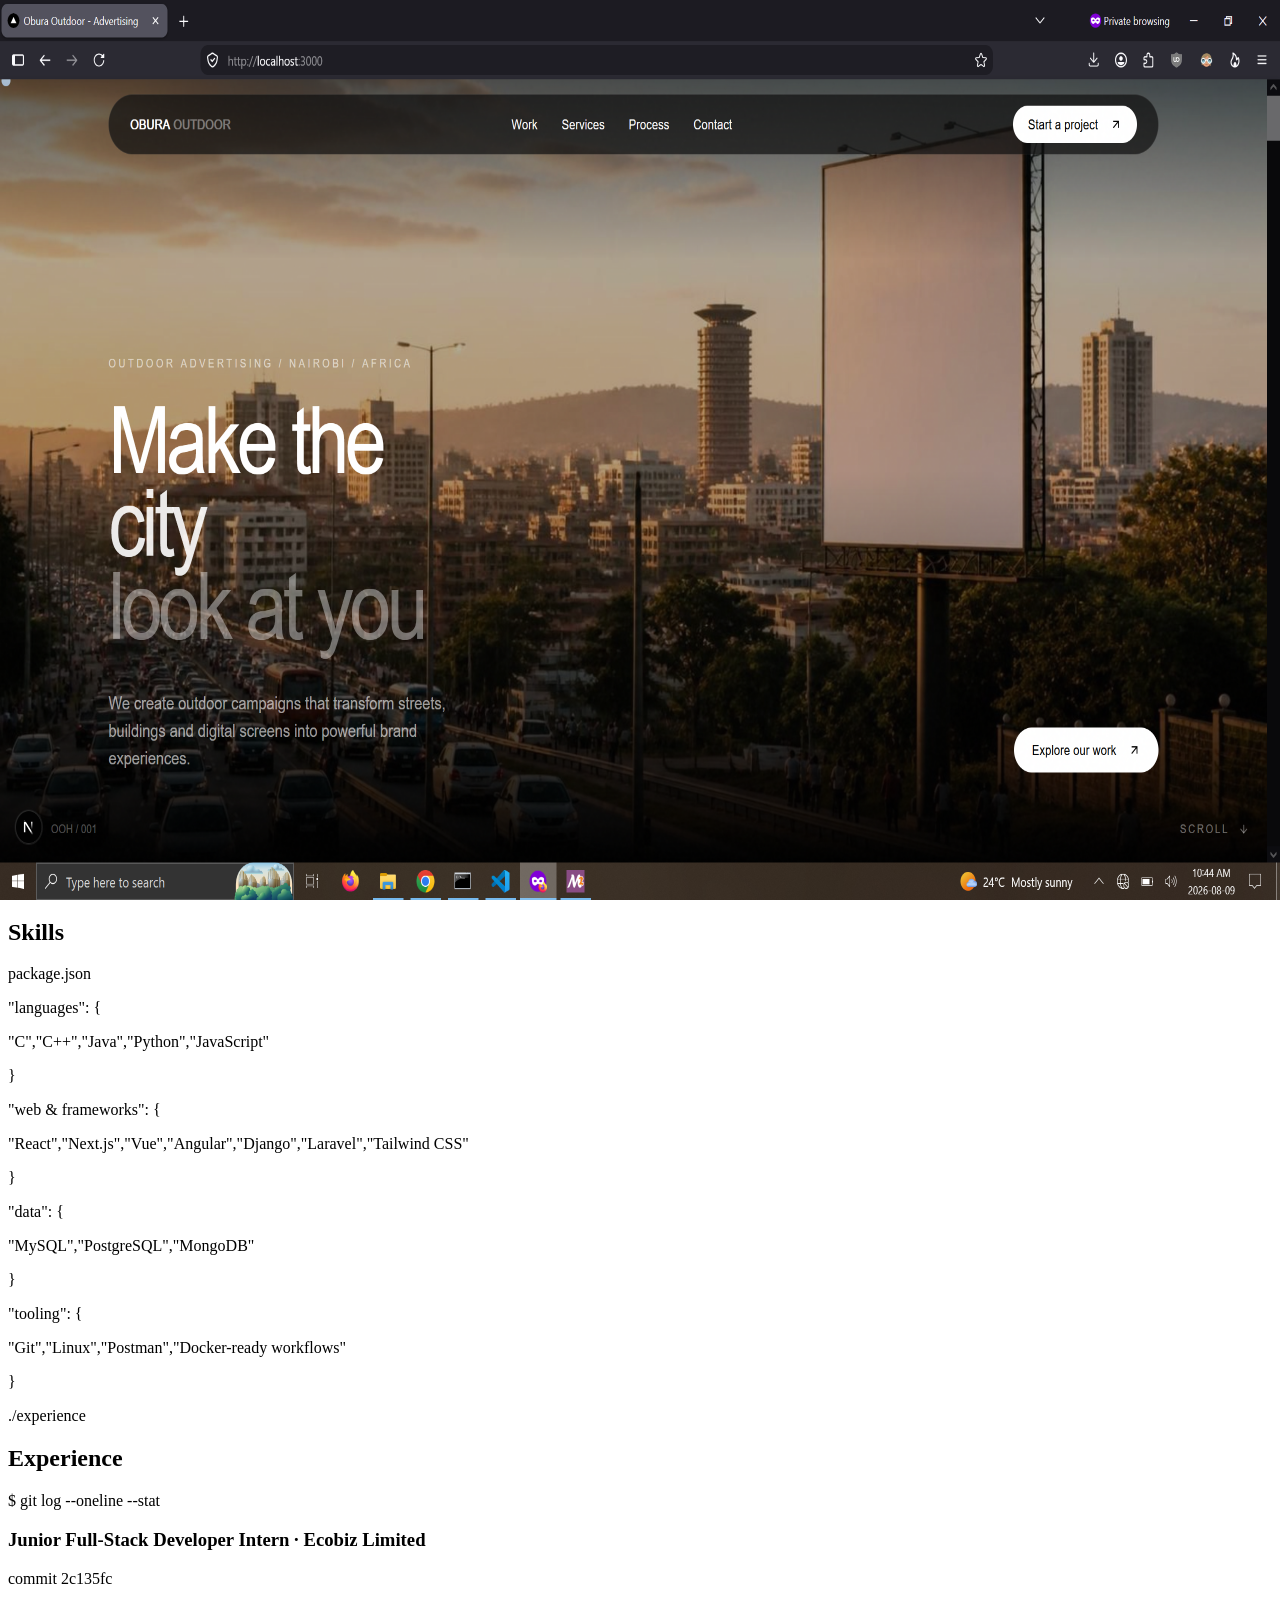
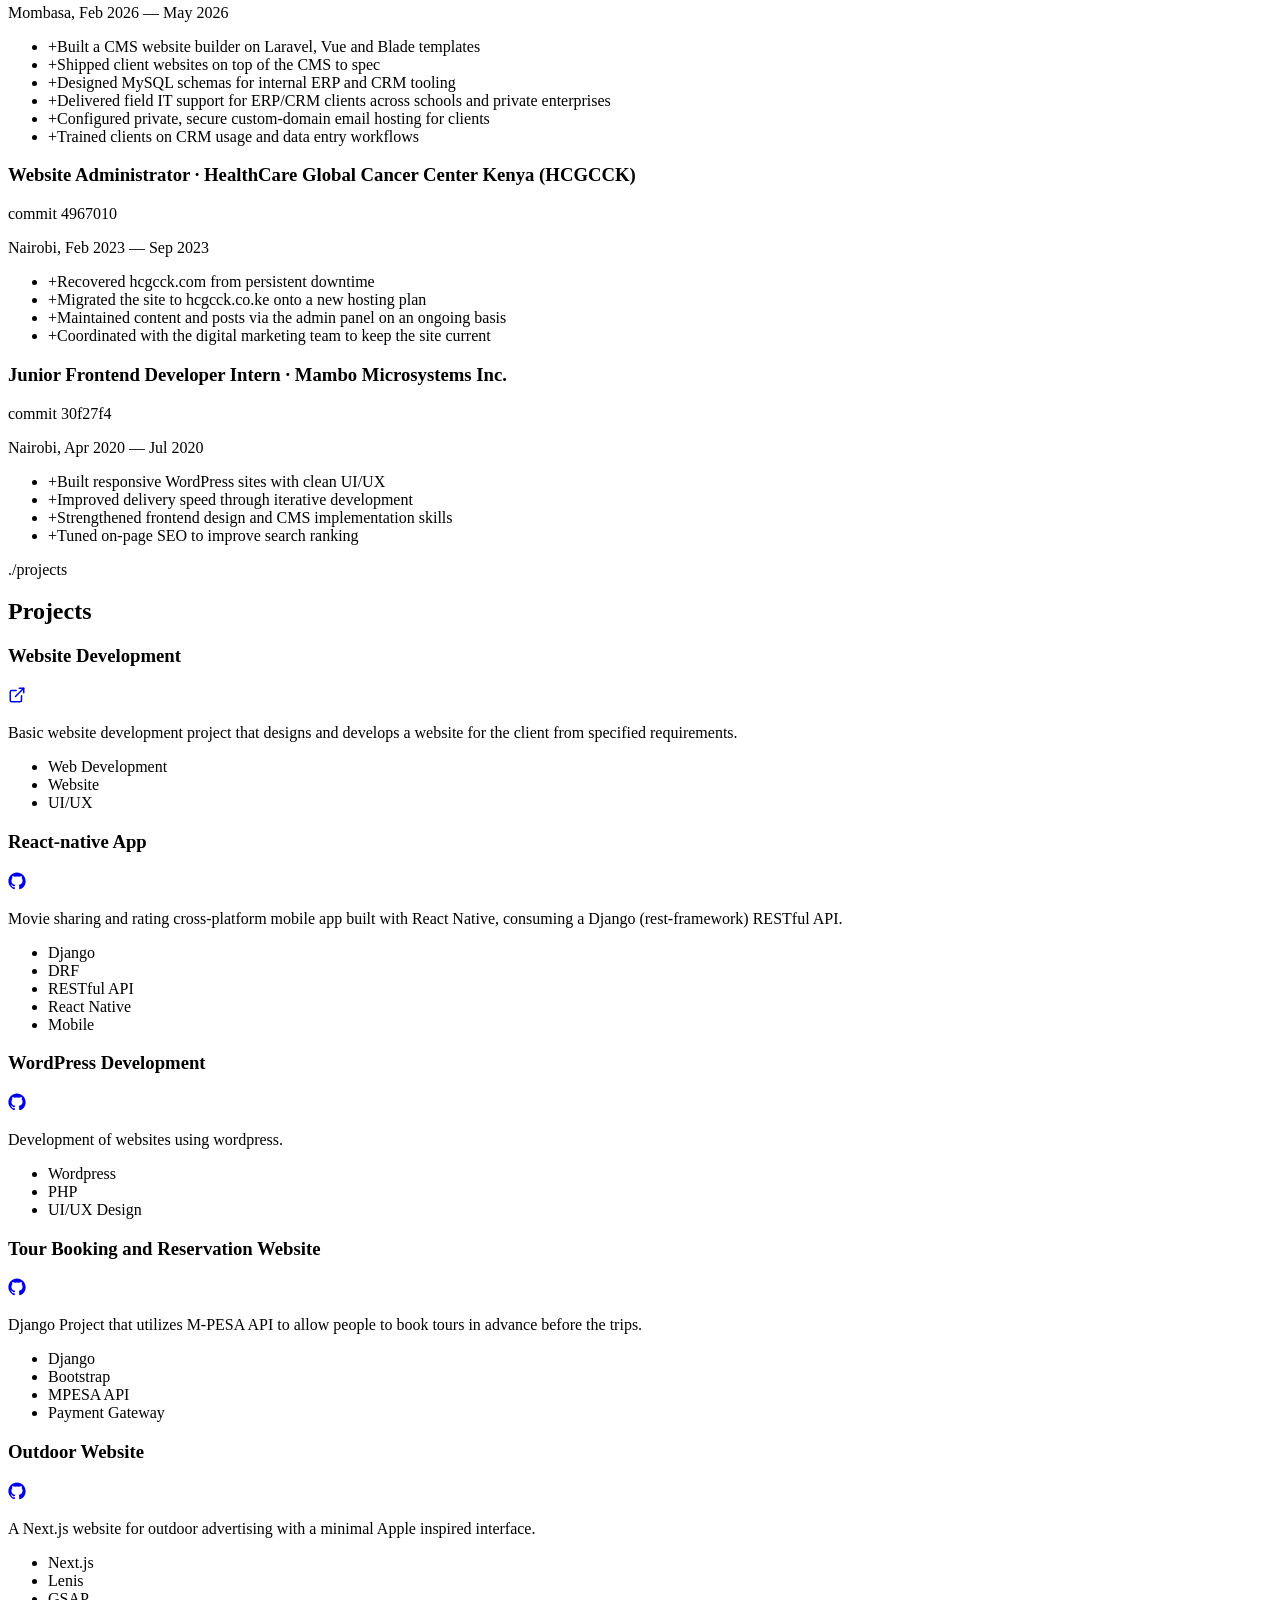
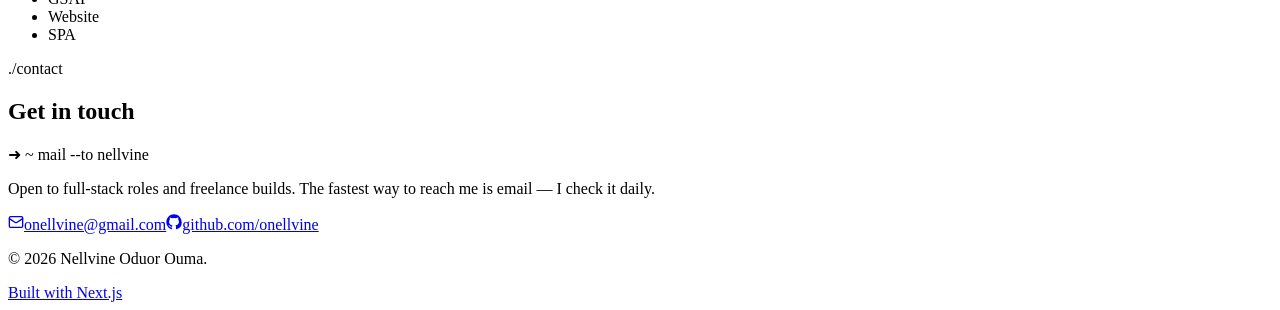
==== commit 09b5909c: "change doc root in confign.next.ts" ====
--- a/index.html
+++ b/index.html
@@ -1 +1 @@
-<!DOCTYPE html><!--_Fo6uLaODXaoJ7umY_Yvi--><html lang="en"><head><meta charSet="utf-8"/><meta name="viewport" content="width=device-width, initial-scale=1"/><link rel="stylesheet" href="/_next/static/css/eee58d6df22aebbc.css" data-precedence="next"/><link rel="preload" as="script" fetchPriority="low" href="/_next/static/chunks/webpack-d191c6ae159c7e08.js"/><script src="/_next/static/chunks/4bd1b696-c023c6e3521b1417.js" async=""></script><script src="/_next/static/chunks/255-cf15ac3efcf391d6.js" async=""></script><script src="/_next/static/chunks/main-app-229285e210a1546f.js" async=""></script><script src="/_next/static/chunks/671-6c3e596e7833b4c7.js" async=""></script><script src="/_next/static/chunks/app/page-a94a5c1bb0de76f1.js" async=""></script><title>Nellvine Oduor Ouma — Full-Stack Engineer</title><meta name="description" content="Full-stack engineer with a foundation in Mathematics and Computer Science, building practical, production-facing software across the stack, from relational schema design to client-facing interfaces. Comfortable owning a feature end to end: database, API, and UI."/><script src="/_next/static/chunks/polyfills-42372ed130431b0a.js" noModule=""></script></head><body class="__variable_d61283 __variable_1d8c4a __variable_7ce995 bg-bg text-text font-body antialiased"><div hidden=""><!--$--><!--/$--></div><main class="min-h-screen"><header class="fixed top-0 inset-x-0 z-50 border-b border-border/80 bg-bg/85 backdrop-blur"><nav class="max-w-6xl mx-auto flex items-center justify-between px-6 py-4"><a href="#top" class="font-mono text-sm text-text-dim hover:text-teal transition-colors"><span class="text-teal">~</span>/<!-- -->(*p)-&gt;portfolio</a><ul class="hidden md:flex items-center gap-8 font-mono text-sm"><li><a href="#about" class="text-text-dim hover:text-teal transition-colors">./<!-- -->about</a></li><li><a href="#skills" class="text-text-dim hover:text-teal transition-colors">./<!-- -->skills</a></li><li><a href="#experience" class="text-text-dim hover:text-teal transition-colors">./<!-- -->experience</a></li><li><a href="#projects" class="text-text-dim hover:text-teal transition-colors">./<!-- -->projects</a></li><li><a href="#contact" class="text-text-dim hover:text-teal transition-colors">./<!-- -->contact</a></li></ul><div class="hidden md:flex items-center gap-4"><a href="https://github.com/onellvine" target="_blank" rel="noreferrer" class="text-text-dim hover:text-teal transition-colors" aria-label="GitHub profile"><svg role="img" aria-label="GitHub" viewBox="0 0 24 24" width="18" height="18" fill="currentColor" class=""><path d="M12 .5C5.73.5.5 5.73.5 12c0 5.09 3.29 9.4 7.86 10.93.57.1.79-.25.79-.55 0-.27-.01-1.16-.02-2.11-3.2.7-3.88-1.36-3.88-1.36-.52-1.33-1.28-1.68-1.28-1.68-1.04-.72.08-.7.08-.7 1.16.08 1.77 1.19 1.77 1.19 1.03 1.77 2.7 1.26 3.36.96.1-.75.4-1.26.73-1.55-2.56-.29-5.25-1.28-5.25-5.7 0-1.26.45-2.29 1.19-3.09-.12-.29-.52-1.47.11-3.06 0 0 .97-.31 3.18 1.18a11.05 11.05 0 0 1 5.79 0c2.2-1.49 3.17-1.18 3.17-1.18.63 1.59.24 2.77.12 3.06.74.8 1.18 1.83 1.18 3.09 0 4.43-2.69 5.41-5.26 5.69.41.36.78 1.06.78 2.14 0 1.54-.01 2.79-.01 3.17 0 .3.21.66.79.55A10.52 10.52 0 0 0 23.5 12C23.5 5.73 18.27.5 12 .5Z"></path></svg></a><a href="mailto:onellvine@gmail.com" class="text-text-dim hover:text-teal transition-colors" aria-label="Send email"><svg xmlns="http://www.w3.org/2000/svg" width="18" height="18" viewBox="0 0 24 24" fill="none" stroke="currentColor" stroke-width="2" stroke-linecap="round" stroke-linejoin="round" class="lucide lucide-mail" aria-hidden="true"><path d="m22 7-8.991 5.727a2 2 0 0 1-2.009 0L2 7"></path><rect x="2" y="4" width="20" height="16" rx="2"></rect></svg></a></div><button class="md:hidden text-text" aria-label="Toggle menu"><svg xmlns="http://www.w3.org/2000/svg" width="22" height="22" viewBox="0 0 24 24" fill="none" stroke="currentColor" stroke-width="2" stroke-linecap="round" stroke-linejoin="round" class="lucide lucide-menu" aria-hidden="true"><path d="M4 5h16"></path><path d="M4 12h16"></path><path d="M4 19h16"></path></svg></button></nav></header><section id="top" class="relative pt-36 pb-24 md:pt-44 md:pb-32 dot-grid"><div class="absolute inset-0 bg-gradient-to-b from-transparent via-bg/60 to-bg pointer-events-none"></div><div class="relative max-w-6xl mx-auto px-6 grid md:grid-cols-[1.1fr_0.9fr] gap-14 items-center"><div><p class="font-mono text-sm text-teal mb-4">// full-stack engineer</p><h1 class="font-display font-semibold text-4xl sm:text-5xl lg:text-6xl leading-[1.05] tracking-tight">Building software<br/>from <span class="text-gradient">schema to screen</span>.</h1><p class="mt-6 max-w-lg text-text-dim leading-relaxed">Full-stack engineer with a foundation in Mathematics and Computer Science, building practical, production-facing software across the stack, from relational schema design to client-facing interfaces. Comfortable owning a feature end to end: database, API, and UI.</p><div class="mt-9 flex flex-wrap items-center gap-4"><a href="#projects" class="inline-flex items-center gap-2 rounded-md bg-teal px-5 py-3 font-mono text-sm font-medium text-bg hover:bg-teal-dim transition-colors">View projects<svg xmlns="http://www.w3.org/2000/svg" width="16" height="16" viewBox="0 0 24 24" fill="none" stroke="currentColor" stroke-width="2" stroke-linecap="round" stroke-linejoin="round" class="lucide lucide-arrow-down-right" aria-hidden="true"><path d="m7 7 10 10"></path><path d="M17 7v10H7"></path></svg></a><a href="https://github.com/onellvine" target="_blank" rel="noreferrer" class="inline-flex items-center gap-2 rounded-md border border-border px-5 py-3 font-mono text-sm text-text hover:border-teal hover:text-teal transition-colors"><svg role="img" aria-label="GitHub" viewBox="0 0 24 24" width="16" height="16" fill="currentColor" class=""><path d="M12 .5C5.73.5.5 5.73.5 12c0 5.09 3.29 9.4 7.86 10.93.57.1.79-.25.79-.55 0-.27-.01-1.16-.02-2.11-3.2.7-3.88-1.36-3.88-1.36-.52-1.33-1.28-1.68-1.28-1.68-1.04-.72.08-.7.08-.7 1.16.08 1.77 1.19 1.77 1.19 1.03 1.77 2.7 1.26 3.36.96.1-.75.4-1.26.73-1.55-2.56-.29-5.25-1.28-5.25-5.7 0-1.26.45-2.29 1.19-3.09-.12-.29-.52-1.47.11-3.06 0 0 .97-.31 3.18 1.18a11.05 11.05 0 0 1 5.79 0c2.2-1.49 3.17-1.18 3.17-1.18.63 1.59.24 2.77.12 3.06.74.8 1.18 1.83 1.18 3.09 0 4.43-2.69 5.41-5.26 5.69.41.36.78 1.06.78 2.14 0 1.54-.01 2.79-.01 3.17 0 .3.21.66.79.55A10.52 10.52 0 0 0 23.5 12C23.5 5.73 18.27.5 12 .5Z"></path></svg>GitHub</a><a href="mailto:onellvine@gmail.com" class="inline-flex items-center gap-2 rounded-md border border-border px-5 py-3 font-mono text-sm text-text hover:border-teal hover:text-teal transition-colors"><svg xmlns="http://www.w3.org/2000/svg" width="16" height="16" viewBox="0 0 24 24" fill="none" stroke="currentColor" stroke-width="2" stroke-linecap="round" stroke-linejoin="round" class="lucide lucide-mail" aria-hidden="true"><path d="m22 7-8.991 5.727a2 2 0 0 1-2.009 0L2 7"></path><rect x="2" y="4" width="20" height="16" rx="2"></rect></svg>Contact</a></div></div><div class="rounded-lg border border-border bg-surface shadow-2xl shadow-black/40 overflow-hidden"><div class="flex items-center gap-2 border-b border-border bg-surface-2 px-4 py-3"><span class="h-2.5 w-2.5 rounded-full bg-[#F2A65A]/70"></span><span class="h-2.5 w-2.5 rounded-full bg-[#2DD4BF]/70"></span><span class="h-2.5 w-2.5 rounded-full bg-text-faint/50"></span><span class="ml-3 font-mono text-xs text-text-faint">profile.sh</span></div><div class="p-5 font-mono text-sm space-y-3 min-h-[180px]"><div><div class="text-text-dim"><span class="text-teal">➜</span> ~<!-- --> <span class="animate-blink">▌</span></div></div></div></div></div></section><section id="about" class="max-w-6xl mx-auto px-6 py-24 border-t border-border"><div class="opacity-0 translate-y-3 transition-all duration-700 ease-out " style="transition-delay:0ms"><div class="mb-10"><p class="font-mono text-xs text-teal mb-2">./<!-- -->about</p><h2 class="font-display font-semibold text-2xl sm:text-3xl tracking-tight">About</h2></div></div><div class="grid md:grid-cols-[1.2fr_0.8fr] gap-12"><div class="opacity-0 translate-y-3 transition-all duration-700 ease-out " style="transition-delay:0ms"><p class="text-text-dim leading-relaxed text-md">Full-stack engineer with a foundation in Mathematics and Computer Science, building practical, production-facing software across the stack, from relational schema design to client-facing interfaces. Comfortable owning a feature end to end: database, API, and UI.<!-- --> My work spans CMS platforms, internal ERP/CRM tooling, and client-facing websites; designing the database layer, wiring up the API, and shipping the interface that sits on top of it.</p><p class="mt-4 text-text-dim leading-relaxed">I care about software that holds up after the demo: sensible schemas, readable code, and interfaces that don&#x27;t make people think twice.</p></div><div class="opacity-0 translate-y-3 transition-all duration-700 ease-out " style="transition-delay:0ms"><div class="rounded-lg border border-border bg-surface p-6"><p class="font-mono text-xs text-text-faint uppercase tracking-wide mb-4">education</p><ul class="space-y-5"><li><p class="text-sm font-medium">BSc. Mathematics &amp; Computer Science</p><p class="text-sm text-text-dim">Jomo Kenyatta University of Agriculture and Technology<!-- -->, Nairobi</p><p class="font-mono text-xs text-text-faint mt-1">Aug 2016 — Apr 2021</p></li><li><p class="text-sm font-medium">Kenya Certificate of Secondary Education</p><p class="text-sm text-text-dim">Barding Secondary School<!-- -->, Siaya 1</p><p class="font-mono text-xs text-text-faint mt-1">Feb 2012 — Nov 2015</p></li></ul></div></div></div></section><section id="skills" class="max-w-6xl mx-auto px-6 py-24 border-t border-border"><div class="opacity-0 translate-y-3 transition-all duration-700 ease-out " style="transition-delay:0ms"><div class="mb-10"><p class="font-mono text-xs text-teal mb-2">./<!-- -->skills</p><h2 class="font-display font-semibold text-2xl sm:text-3xl tracking-tight">Skills</h2></div></div><div class="rounded-lg border border-border bg-surface overflow-hidden"><div class="border-b border-border px-5 py-3 font-mono text-xs text-text-faint">package.json</div><div class="p-6 font-mono text-sm space-y-5"><div class="opacity-0 translate-y-3 transition-all duration-700 ease-out " style="transition-delay:0ms"><div><p class="text-text-faint"><span class="text-amber">&quot;<!-- -->languages<!-- -->&quot;</span>:<!-- --> <span class="text-text-dim">{</span></p><div class="pl-5 flex flex-wrap gap-x-2 gap-y-1 py-1.5"><span class="text-teal">&quot;<!-- -->C<!-- -->&quot;<!-- -->,</span><span class="text-teal">&quot;<!-- -->C++<!-- -->&quot;<!-- -->,</span><span class="text-teal">&quot;<!-- -->Java<!-- -->&quot;<!-- -->,</span><span class="text-teal">&quot;<!-- -->Python<!-- -->&quot;<!-- -->,</span><span class="text-teal">&quot;<!-- -->JavaScript<!-- -->&quot;</span></div><p class="text-text-dim">}</p></div></div><div class="opacity-0 translate-y-3 transition-all duration-700 ease-out " style="transition-delay:0ms"><div><p class="text-text-faint"><span class="text-amber">&quot;<!-- -->web &amp; frameworks<!-- -->&quot;</span>:<!-- --> <span class="text-text-dim">{</span></p><div class="pl-5 flex flex-wrap gap-x-2 gap-y-1 py-1.5"><span class="text-teal">&quot;<!-- -->React<!-- -->&quot;<!-- -->,</span><span class="text-teal">&quot;<!-- -->Next.js<!-- -->&quot;<!-- -->,</span><span class="text-teal">&quot;<!-- -->Vue<!-- -->&quot;<!-- -->,</span><span class="text-teal">&quot;<!-- -->Angular<!-- -->&quot;<!-- -->,</span><span class="text-teal">&quot;<!-- -->Django<!-- -->&quot;<!-- -->,</span><span class="text-teal">&quot;<!-- -->Laravel<!-- -->&quot;<!-- -->,</span><span class="text-teal">&quot;<!-- -->Tailwind CSS<!-- -->&quot;</span></div><p class="text-text-dim">}</p></div></div><div class="opacity-0 translate-y-3 transition-all duration-700 ease-out " style="transition-delay:0ms"><div><p class="text-text-faint"><span class="text-amber">&quot;<!-- -->data<!-- -->&quot;</span>:<!-- --> <span class="text-text-dim">{</span></p><div class="pl-5 flex flex-wrap gap-x-2 gap-y-1 py-1.5"><span class="text-teal">&quot;<!-- -->MySQL<!-- -->&quot;<!-- -->,</span><span class="text-teal">&quot;<!-- -->PostgreSQL<!-- -->&quot;<!-- -->,</span><span class="text-teal">&quot;<!-- -->MongoDB<!-- -->&quot;</span></div><p class="text-text-dim">}</p></div></div><div class="opacity-0 translate-y-3 transition-all duration-700 ease-out " style="transition-delay:0ms"><div><p class="text-text-faint"><span class="text-amber">&quot;<!-- -->tooling<!-- -->&quot;</span>:<!-- --> <span class="text-text-dim">{</span></p><div class="pl-5 flex flex-wrap gap-x-2 gap-y-1 py-1.5"><span class="text-teal">&quot;<!-- -->Git<!-- -->&quot;<!-- -->,</span><span class="text-teal">&quot;<!-- -->Linux<!-- -->&quot;<!-- -->,</span><span class="text-teal">&quot;<!-- -->Postman<!-- -->&quot;<!-- -->,</span><span class="text-teal">&quot;<!-- -->Docker-ready workflows<!-- -->&quot;</span></div><p class="text-text-dim">}</p></div></div></div></div></section><section id="experience" class="max-w-6xl mx-auto px-6 py-24 border-t border-border"><div class="opacity-0 translate-y-3 transition-all duration-700 ease-out " style="transition-delay:0ms"><div class="mb-10"><p class="font-mono text-xs text-teal mb-2">./<!-- -->experience</p><h2 class="font-display font-semibold text-2xl sm:text-3xl tracking-tight">Experience</h2></div><p class="font-mono text-xs text-text-faint -mt-6 mb-10">$ git log --oneline --stat</p></div><div class="space-y-10"><div class="opacity-0 translate-y-3 transition-all duration-700 ease-out " style="transition-delay:0ms"><div class="relative pl-8 border-l border-border"><span class="absolute -left-[7px] top-1.5 h-3 w-3 rounded-full bg-teal ring-4 ring-bg"></span><div class="flex flex-wrap items-baseline justify-between gap-x-4 gap-y-1"><h3 class="font-display font-semibold text-lg">Junior Full-Stack Developer Intern<!-- --> <span class="text-text-dim">· <!-- -->Ecobiz Limited</span></h3><span class="font-mono text-xs text-amber">commit <!-- -->2c135fc</span></div><p class="font-mono text-xs text-text-faint mt-1">Mombasa<!-- -->, <!-- -->Feb 2026 — May 2026</p><ul class="mt-4 space-y-2"><li class="flex gap-2 text-sm text-text-dim leading-relaxed"><span class="text-teal font-mono">+</span>Built a CMS website builder on Laravel, Vue and Blade templates</li><li class="flex gap-2 text-sm text-text-dim leading-relaxed"><span class="text-teal font-mono">+</span>Shipped client websites on top of the CMS to spec</li><li class="flex gap-2 text-sm text-text-dim leading-relaxed"><span class="text-teal font-mono">+</span>Designed MySQL schemas for internal ERP and CRM tooling</li><li class="flex gap-2 text-sm text-text-dim leading-relaxed"><span class="text-teal font-mono">+</span>Delivered field IT support for ERP/CRM clients across schools and private enterprises</li><li class="flex gap-2 text-sm text-text-dim leading-relaxed"><span class="text-teal font-mono">+</span>Configured private, secure custom-domain email hosting for clients</li><li class="flex gap-2 text-sm text-text-dim leading-relaxed"><span class="text-teal font-mono">+</span>Trained clients on CRM usage and data entry workflows</li></ul></div></div><div class="opacity-0 translate-y-3 transition-all duration-700 ease-out " style="transition-delay:0ms"><div class="relative pl-8 border-l border-border"><span class="absolute -left-[7px] top-1.5 h-3 w-3 rounded-full bg-teal ring-4 ring-bg"></span><div class="flex flex-wrap items-baseline justify-between gap-x-4 gap-y-1"><h3 class="font-display font-semibold text-lg">Website Administrator<!-- --> <span class="text-text-dim">· <!-- -->HealthCare Global Cancer Center Kenya (HCGCCK)</span></h3><span class="font-mono text-xs text-amber">commit <!-- -->4967010</span></div><p class="font-mono text-xs text-text-faint mt-1">Nairobi<!-- -->, <!-- -->Feb 2023 — Sep 2023</p><ul class="mt-4 space-y-2"><li class="flex gap-2 text-sm text-text-dim leading-relaxed"><span class="text-teal font-mono">+</span>Recovered hcgcck.com from persistent downtime</li><li class="flex gap-2 text-sm text-text-dim leading-relaxed"><span class="text-teal font-mono">+</span>Migrated the site to hcgcck.co.ke onto a new hosting plan</li><li class="flex gap-2 text-sm text-text-dim leading-relaxed"><span class="text-teal font-mono">+</span>Maintained content and posts via the admin panel on an ongoing basis</li><li class="flex gap-2 text-sm text-text-dim leading-relaxed"><span class="text-teal font-mono">+</span>Coordinated with the digital marketing team to keep the site current</li></ul></div></div><div class="opacity-0 translate-y-3 transition-all duration-700 ease-out " style="transition-delay:0ms"><div class="relative pl-8 border-l border-border"><span class="absolute -left-[7px] top-1.5 h-3 w-3 rounded-full bg-teal ring-4 ring-bg"></span><div class="flex flex-wrap items-baseline justify-between gap-x-4 gap-y-1"><h3 class="font-display font-semibold text-lg">Junior Frontend Developer Intern<!-- --> <span class="text-text-dim">· <!-- -->Mambo Microsystems Inc.</span></h3><span class="font-mono text-xs text-amber">commit <!-- -->30f27f4</span></div><p class="font-mono text-xs text-text-faint mt-1">Nairobi<!-- -->, <!-- -->Apr 2020 — Jul 2020</p><ul class="mt-4 space-y-2"><li class="flex gap-2 text-sm text-text-dim leading-relaxed"><span class="text-teal font-mono">+</span>Built responsive WordPress sites with clean UI/UX</li><li class="flex gap-2 text-sm text-text-dim leading-relaxed"><span class="text-teal font-mono">+</span>Improved delivery speed through iterative development</li><li class="flex gap-2 text-sm text-text-dim leading-relaxed"><span class="text-teal font-mono">+</span>Strengthened frontend design and CMS implementation skills</li><li class="flex gap-2 text-sm text-text-dim leading-relaxed"><span class="text-teal font-mono">+</span>Tuned on-page SEO to improve search ranking</li></ul></div></div></div></section><section id="projects" class="max-w-6xl mx-auto px-6 py-24 border-t border-border"><div class="opacity-0 translate-y-3 transition-all duration-700 ease-out " style="transition-delay:0ms"><div class="mb-10"><p class="font-mono text-xs text-teal mb-2">./<!-- -->projects</p><h2 class="font-display font-semibold text-2xl sm:text-3xl tracking-tight">Projects</h2></div></div><div class="grid sm:grid-cols-2 lg:grid-cols-3 gap-6"><div class="opacity-0 translate-y-3 transition-all duration-700 ease-out " style="transition-delay:0ms"><div class="group rounded-lg border border-border bg-surface overflow-hidden min-h-[480px] hover:border-teal/60 transition-colors"><div class="relative aspect-[16/10] bg-surface-2 overflow-hidden"><img alt="Website Development" loading="lazy" decoding="async" data-nimg="fill" class="object-cover transition-transform duration-500 group-hover:scale-[1.03]" style="position:absolute;height:100%;width:100%;left:0;top:0;right:0;bottom:0;color:transparent" src="/uploads/3aab02b2-37d6-4e1d-b841-ac02572326fb.png"/></div><div class="p-5"><div class="flex items-start justify-between gap-3"><h3 class="font-display font-semibold text-lg">Website Development</h3><a href="https://onellvine.pythonanywhere.com" target="_blank" rel="noreferrer" aria-label="Open Website Development live site" class="shrink-0 mt-1 text-text-dim hover:text-teal transition-colors"><svg xmlns="http://www.w3.org/2000/svg" width="18" height="18" viewBox="0 0 24 24" fill="none" stroke="currentColor" stroke-width="2" stroke-linecap="round" stroke-linejoin="round" class="lucide lucide-external-link" aria-hidden="true"><path d="M15 3h6v6"></path><path d="M10 14 21 3"></path><path d="M18 13v6a2 2 0 0 1-2 2H5a2 2 0 0 1-2-2V8a2 2 0 0 1 2-2h6"></path></svg></a></div><p class="mt-2 text-sm text-text-dim leading-relaxed line-clamp-3">Basic website development project that designs and develops a website for the client from specified requirements.</p><ul class="mt-4 flex flex-wrap gap-2 font-mono text-xs"><li class="rounded border border-border px-2 py-1 text-text-faint">Web Development</li><li class="rounded border border-border px-2 py-1 text-text-faint">Website</li><li class="rounded border border-border px-2 py-1 text-text-faint">UI/UX</li></ul></div></div></div><div class="opacity-0 translate-y-3 transition-all duration-700 ease-out " style="transition-delay:0ms"><div class="group rounded-lg border border-border bg-surface overflow-hidden min-h-[480px] hover:border-teal/60 transition-colors"><div class="relative aspect-[16/10] bg-surface-2 overflow-hidden"><img alt="React-native App" loading="lazy" decoding="async" data-nimg="fill" class="object-cover transition-transform duration-500 group-hover:scale-[1.03]" style="position:absolute;height:100%;width:100%;left:0;top:0;right:0;bottom:0;color:transparent" src="/uploads/c99ef7c3-e18f-4467-a974-56c91e3432bb.jpg"/></div><div class="p-5"><div class="flex items-start justify-between gap-3"><h3 class="font-display font-semibold text-lg">React-native App</h3><a href="https://github.com/onellvine" target="_blank" rel="noreferrer" aria-label="Open React-native App repository" class="shrink-0 mt-1 text-text-dim hover:text-teal transition-colors"><svg role="img" aria-label="GitHub" viewBox="0 0 24 24" width="18" height="18" fill="currentColor" class=""><path d="M12 .5C5.73.5.5 5.73.5 12c0 5.09 3.29 9.4 7.86 10.93.57.1.79-.25.79-.55 0-.27-.01-1.16-.02-2.11-3.2.7-3.88-1.36-3.88-1.36-.52-1.33-1.28-1.68-1.28-1.68-1.04-.72.08-.7.08-.7 1.16.08 1.77 1.19 1.77 1.19 1.03 1.77 2.7 1.26 3.36.96.1-.75.4-1.26.73-1.55-2.56-.29-5.25-1.28-5.25-5.7 0-1.26.45-2.29 1.19-3.09-.12-.29-.52-1.47.11-3.06 0 0 .97-.31 3.18 1.18a11.05 11.05 0 0 1 5.79 0c2.2-1.49 3.17-1.18 3.17-1.18.63 1.59.24 2.77.12 3.06.74.8 1.18 1.83 1.18 3.09 0 4.43-2.69 5.41-5.26 5.69.41.36.78 1.06.78 2.14 0 1.54-.01 2.79-.01 3.17 0 .3.21.66.79.55A10.52 10.52 0 0 0 23.5 12C23.5 5.73 18.27.5 12 .5Z"></path></svg></a></div><p class="mt-2 text-sm text-text-dim leading-relaxed line-clamp-3">Movie sharing and rating cross-platform mobile app built with React Native, consuming a Django (rest-framework) RESTful API.</p><ul class="mt-4 flex flex-wrap gap-2 font-mono text-xs"><li class="rounded border border-border px-2 py-1 text-text-faint">Django</li><li class="rounded border border-border px-2 py-1 text-text-faint">DRF</li><li class="rounded border border-border px-2 py-1 text-text-faint">RESTful API</li><li class="rounded border border-border px-2 py-1 text-text-faint">React Native</li><li class="rounded border border-border px-2 py-1 text-text-faint">Mobile</li></ul></div></div></div><div class="opacity-0 translate-y-3 transition-all duration-700 ease-out " style="transition-delay:0ms"><div class="group rounded-lg border border-border bg-surface overflow-hidden min-h-[480px] hover:border-teal/60 transition-colors"><div class="relative aspect-[16/10] bg-surface-2 overflow-hidden"><img alt="WordPress Development" loading="lazy" decoding="async" data-nimg="fill" class="object-cover transition-transform duration-500 group-hover:scale-[1.03]" style="position:absolute;height:100%;width:100%;left:0;top:0;right:0;bottom:0;color:transparent" src="/uploads/8ee7f2af-b117-40f9-bc91-df0022338752.png"/></div><div class="p-5"><div class="flex items-start justify-between gap-3"><h3 class="font-display font-semibold text-lg">WordPress Development</h3><a href="https://github.com/onellvine" target="_blank" rel="noreferrer" aria-label="Open WordPress Development repository" class="shrink-0 mt-1 text-text-dim hover:text-teal transition-colors"><svg role="img" aria-label="GitHub" viewBox="0 0 24 24" width="18" height="18" fill="currentColor" class=""><path d="M12 .5C5.73.5.5 5.73.5 12c0 5.09 3.29 9.4 7.86 10.93.57.1.79-.25.79-.55 0-.27-.01-1.16-.02-2.11-3.2.7-3.88-1.36-3.88-1.36-.52-1.33-1.28-1.68-1.28-1.68-1.04-.72.08-.7.08-.7 1.16.08 1.77 1.19 1.77 1.19 1.03 1.77 2.7 1.26 3.36.96.1-.75.4-1.26.73-1.55-2.56-.29-5.25-1.28-5.25-5.7 0-1.26.45-2.29 1.19-3.09-.12-.29-.52-1.47.11-3.06 0 0 .97-.31 3.18 1.18a11.05 11.05 0 0 1 5.79 0c2.2-1.49 3.17-1.18 3.17-1.18.63 1.59.24 2.77.12 3.06.74.8 1.18 1.83 1.18 3.09 0 4.43-2.69 5.41-5.26 5.69.41.36.78 1.06.78 2.14 0 1.54-.01 2.79-.01 3.17 0 .3.21.66.79.55A10.52 10.52 0 0 0 23.5 12C23.5 5.73 18.27.5 12 .5Z"></path></svg></a></div><p class="mt-2 text-sm text-text-dim leading-relaxed line-clamp-3">Development of websites using wordpress.</p><ul class="mt-4 flex flex-wrap gap-2 font-mono text-xs"><li class="rounded border border-border px-2 py-1 text-text-faint">Wordpress</li><li class="rounded border border-border px-2 py-1 text-text-faint">PHP</li><li class="rounded border border-border px-2 py-1 text-text-faint">UI/UX Design</li></ul></div></div></div><div class="opacity-0 translate-y-3 transition-all duration-700 ease-out " style="transition-delay:0ms"><div class="group rounded-lg border border-border bg-surface overflow-hidden min-h-[480px] hover:border-teal/60 transition-colors"><div class="relative aspect-[16/10] bg-surface-2 overflow-hidden"><img alt="Tour Booking and Reservation Website" loading="lazy" decoding="async" data-nimg="fill" class="object-cover transition-transform duration-500 group-hover:scale-[1.03]" style="position:absolute;height:100%;width:100%;left:0;top:0;right:0;bottom:0;color:transparent" src="/uploads/ea84c5ec-fceb-4ca7-abcc-4d088c87ed5a.png"/></div><div class="p-5"><div class="flex items-start justify-between gap-3"><h3 class="font-display font-semibold text-lg">Tour Booking and Reservation Website</h3><a href="https://github.com/onellvine" target="_blank" rel="noreferrer" aria-label="Open Tour Booking and Reservation Website repository" class="shrink-0 mt-1 text-text-dim hover:text-teal transition-colors"><svg role="img" aria-label="GitHub" viewBox="0 0 24 24" width="18" height="18" fill="currentColor" class=""><path d="M12 .5C5.73.5.5 5.73.5 12c0 5.09 3.29 9.4 7.86 10.93.57.1.79-.25.79-.55 0-.27-.01-1.16-.02-2.11-3.2.7-3.88-1.36-3.88-1.36-.52-1.33-1.28-1.68-1.28-1.68-1.04-.72.08-.7.08-.7 1.16.08 1.77 1.19 1.77 1.19 1.03 1.77 2.7 1.26 3.36.96.1-.75.4-1.26.73-1.55-2.56-.29-5.25-1.28-5.25-5.7 0-1.26.45-2.29 1.19-3.09-.12-.29-.52-1.47.11-3.06 0 0 .97-.31 3.18 1.18a11.05 11.05 0 0 1 5.79 0c2.2-1.49 3.17-1.18 3.17-1.18.63 1.59.24 2.77.12 3.06.74.8 1.18 1.83 1.18 3.09 0 4.43-2.69 5.41-5.26 5.69.41.36.78 1.06.78 2.14 0 1.54-.01 2.79-.01 3.17 0 .3.21.66.79.55A10.52 10.52 0 0 0 23.5 12C23.5 5.73 18.27.5 12 .5Z"></path></svg></a></div><p class="mt-2 text-sm text-text-dim leading-relaxed line-clamp-3">Django Project that utilizes M-PESA API to allow people to book tours in advance before the trips.</p><ul class="mt-4 flex flex-wrap gap-2 font-mono text-xs"><li class="rounded border border-border px-2 py-1 text-text-faint">Django</li><li class="rounded border border-border px-2 py-1 text-text-faint">Bootstrap</li><li class="rounded border border-border px-2 py-1 text-text-faint">MPESA API</li><li class="rounded border border-border px-2 py-1 text-text-faint">Payment Gateway</li></ul></div></div></div><div class="opacity-0 translate-y-3 transition-all duration-700 ease-out " style="transition-delay:0ms"><div class="group rounded-lg border border-border bg-surface overflow-hidden min-h-[480px] hover:border-teal/60 transition-colors"><div class="relative aspect-[16/10] bg-surface-2 overflow-hidden"><img alt="Outdoor Website" loading="lazy" decoding="async" data-nimg="fill" class="object-cover transition-transform duration-500 group-hover:scale-[1.03]" style="position:absolute;height:100%;width:100%;left:0;top:0;right:0;bottom:0;color:transparent" src="/uploads/11d4bb17-a23b-4998-904b-f71a213cea45.png"/></div><div class="p-5"><div class="flex items-start justify-between gap-3"><h3 class="font-display font-semibold text-lg">Outdoor Website</h3><a href="https://github.com/onellvine/outdoor-marketing-site" target="_blank" rel="noreferrer" aria-label="Open Outdoor Website repository" class="shrink-0 mt-1 text-text-dim hover:text-teal transition-colors"><svg role="img" aria-label="GitHub" viewBox="0 0 24 24" width="18" height="18" fill="currentColor" class=""><path d="M12 .5C5.73.5.5 5.73.5 12c0 5.09 3.29 9.4 7.86 10.93.57.1.79-.25.79-.55 0-.27-.01-1.16-.02-2.11-3.2.7-3.88-1.36-3.88-1.36-.52-1.33-1.28-1.68-1.28-1.68-1.04-.72.08-.7.08-.7 1.16.08 1.77 1.19 1.77 1.19 1.03 1.77 2.7 1.26 3.36.96.1-.75.4-1.26.73-1.55-2.56-.29-5.25-1.28-5.25-5.7 0-1.26.45-2.29 1.19-3.09-.12-.29-.52-1.47.11-3.06 0 0 .97-.31 3.18 1.18a11.05 11.05 0 0 1 5.79 0c2.2-1.49 3.17-1.18 3.17-1.18.63 1.59.24 2.77.12 3.06.74.8 1.18 1.83 1.18 3.09 0 4.43-2.69 5.41-5.26 5.69.41.36.78 1.06.78 2.14 0 1.54-.01 2.79-.01 3.17 0 .3.21.66.79.55A10.52 10.52 0 0 0 23.5 12C23.5 5.73 18.27.5 12 .5Z"></path></svg></a></div><p class="mt-2 text-sm text-text-dim leading-relaxed line-clamp-3">A Next.js website for outdoor advertising with a minimal Apple inspired interface.</p><ul class="mt-4 flex flex-wrap gap-2 font-mono text-xs"><li class="rounded border border-border px-2 py-1 text-text-faint">Next.js</li><li class="rounded border border-border px-2 py-1 text-text-faint">Lenis</li><li class="rounded border border-border px-2 py-1 text-text-faint">GSAP</li><li class="rounded border border-border px-2 py-1 text-text-faint">Website</li><li class="rounded border border-border px-2 py-1 text-text-faint">SPA</li></ul></div></div></div></div></section><section id="contact" class="max-w-6xl mx-auto px-6 py-24 border-t border-border"><div class="opacity-0 translate-y-3 transition-all duration-700 ease-out " style="transition-delay:0ms"><div class="mb-10"><p class="font-mono text-xs text-teal mb-2">./<!-- -->contact</p><h2 class="font-display font-semibold text-2xl sm:text-3xl tracking-tight">Get in touch</h2></div></div><div class="opacity-0 translate-y-3 transition-all duration-700 ease-out " style="transition-delay:0ms"><div class="rounded-lg border border-border bg-surface p-8 sm:p-10"><p class="font-mono text-sm text-text-dim"><span class="text-teal">➜</span> ~ mail --to <!-- -->nellvine</p><p class="mt-3 max-w-lg text-text-dim leading-relaxed">Open to full-stack roles and freelance builds. The fastest way to reach me is email — I check it daily.</p><div class="mt-7 flex flex-wrap gap-4"><a href="mailto:onellvine@gmail.com" class="inline-flex items-center gap-2 rounded-md bg-teal px-5 py-3 font-mono text-sm font-medium text-bg hover:bg-teal-dim transition-colors"><svg xmlns="http://www.w3.org/2000/svg" width="16" height="16" viewBox="0 0 24 24" fill="none" stroke="currentColor" stroke-width="2" stroke-linecap="round" stroke-linejoin="round" class="lucide lucide-mail" aria-hidden="true"><path d="m22 7-8.991 5.727a2 2 0 0 1-2.009 0L2 7"></path><rect x="2" y="4" width="20" height="16" rx="2"></rect></svg>onellvine@gmail.com</a><a href="https://github.com/onellvine" target="_blank" rel="noreferrer" class="inline-flex items-center gap-2 rounded-md border border-border px-5 py-3 font-mono text-sm hover:border-teal hover:text-teal transition-colors"><svg role="img" aria-label="GitHub" viewBox="0 0 24 24" width="16" height="16" fill="currentColor" class=""><path d="M12 .5C5.73.5.5 5.73.5 12c0 5.09 3.29 9.4 7.86 10.93.57.1.79-.25.79-.55 0-.27-.01-1.16-.02-2.11-3.2.7-3.88-1.36-3.88-1.36-.52-1.33-1.28-1.68-1.28-1.68-1.04-.72.08-.7.08-.7 1.16.08 1.77 1.19 1.77 1.19 1.03 1.77 2.7 1.26 3.36.96.1-.75.4-1.26.73-1.55-2.56-.29-5.25-1.28-5.25-5.7 0-1.26.45-2.29 1.19-3.09-.12-.29-.52-1.47.11-3.06 0 0 .97-.31 3.18 1.18a11.05 11.05 0 0 1 5.79 0c2.2-1.49 3.17-1.18 3.17-1.18.63 1.59.24 2.77.12 3.06.74.8 1.18 1.83 1.18 3.09 0 4.43-2.69 5.41-5.26 5.69.41.36.78 1.06.78 2.14 0 1.54-.01 2.79-.01 3.17 0 .3.21.66.79.55A10.52 10.52 0 0 0 23.5 12C23.5 5.73 18.27.5 12 .5Z"></path></svg>github.com/onellvine</a></div></div></div></section><footer class="border-t border-border"><div class="max-w-6xl mx-auto px-6 py-8 flex flex-col sm:flex-row items-center justify-between gap-3 font-mono text-xs text-text-faint"><p>© <!-- -->2026<!-- --> <!-- -->Nellvine Oduor Ouma<!-- -->.</p><a href="https://nextjs.org" target="_blank" class="underline hover:text-teal transition-colors">Built with Next.js</a></div></footer></main><!--$--><!--/$--><script src="/_next/static/chunks/webpack-d191c6ae159c7e08.js" id="_R_" async=""></script><script>(self.__next_f=self.__next_f||[]).push([0])</script><script>self.__next_f.push([1,"1:\"$Sreact.fragment\"\n2:I[9766,[],\"\"]\n3:I[8924,[],\"\"]\n4:I[2920,[\"671\",\"static/chunks/671-6c3e596e7833b4c7.js\",\"974\",\"static/chunks/app/page-a94a5c1bb0de76f1.js\"],\"default\"]\n5:I[7722,[\"671\",\"static/chunks/671-6c3e596e7833b4c7.js\",\"974\",\"static/chunks/app/page-a94a5c1bb0de76f1.js\"],\"default\"]\n6:I[5526,[\"671\",\"static/chunks/671-6c3e596e7833b4c7.js\",\"974\",\"static/chunks/app/page-a94a5c1bb0de76f1.js\"],\"default\"]\ne:I[7150,[],\"\"]\n:HL[\"/_next/static/css/eee58d6df22aebbc.css\",\"style\"]\n"])</script><script>self.__next_f.push([1,"0:{\"P\":null,\"b\":\"-Fo6uLaODXaoJ7umY_Yvi\",\"p\":\"\",\"c\":[\"\",\"\"],\"i\":false,\"f\":[[[\"\",{\"children\":[\"__PAGE__\",{}]},\"$undefined\",\"$undefined\",true],[\"\",[\"$\",\"$1\",\"c\",{\"children\":[[[\"$\",\"link\",\"0\",{\"rel\":\"stylesheet\",\"href\":\"/_next/static/css/eee58d6df22aebbc.css\",\"precedence\":\"next\",\"crossOrigin\":\"$undefined\",\"nonce\":\"$undefined\"}]],[\"$\",\"html\",null,{\"lang\":\"en\",\"children\":[\"$\",\"body\",null,{\"className\":\"__variable_d61283 __variable_1d8c4a __variable_7ce995 bg-bg text-text font-body antialiased\",\"children\":[\"$\",\"$L2\",null,{\"parallelRouterKey\":\"children\",\"error\":\"$undefined\",\"errorStyles\":\"$undefined\",\"errorScripts\":\"$undefined\",\"template\":[\"$\",\"$L3\",null,{}],\"templateStyles\":\"$undefined\",\"templateScripts\":\"$undefined\",\"notFound\":[[[\"$\",\"title\",null,{\"children\":\"404: This page could not be found.\"}],[\"$\",\"div\",null,{\"style\":{\"fontFamily\":\"system-ui,\\\"Segoe UI\\\",Roboto,Helvetica,Arial,sans-serif,\\\"Apple Color Emoji\\\",\\\"Segoe UI Emoji\\\"\",\"height\":\"100vh\",\"textAlign\":\"center\",\"display\":\"flex\",\"flexDirection\":\"column\",\"alignItems\":\"center\",\"justifyContent\":\"center\"},\"children\":[\"$\",\"div\",null,{\"children\":[[\"$\",\"style\",null,{\"dangerouslySetInnerHTML\":{\"__html\":\"body{color:#000;background:#fff;margin:0}.next-error-h1{border-right:1px solid rgba(0,0,0,.3)}@media (prefers-color-scheme:dark){body{color:#fff;background:#000}.next-error-h1{border-right:1px solid rgba(255,255,255,.3)}}\"}}],[\"$\",\"h1\",null,{\"className\":\"next-error-h1\",\"style\":{\"display\":\"inline-block\",\"margin\":\"0 20px 0 0\",\"padding\":\"0 23px 0 0\",\"fontSize\":24,\"fontWeight\":500,\"verticalAlign\":\"top\",\"lineHeight\":\"49px\"},\"children\":404}],[\"$\",\"div\",null,{\"style\":{\"display\":\"inline-block\"},\"children\":[\"$\",\"h2\",null,{\"style\":{\"fontSize\":14,\"fontWeight\":400,\"lineHeight\":\"49px\",\"margin\":0},\"children\":\"This page could not be found.\"}]}]]}]}]],[]],\"forbidden\":\"$undefined\",\"unauthorized\":\"$undefined\"}]}]}]]}],{\"children\":[\"__PAGE__\",[\"$\",\"$1\",\"c\",{\"children\":[[\"$\",\"main\",null,{\"className\":\"min-h-screen\",\"children\":[[\"$\",\"$L4\",null,{}],[\"$\",\"$L5\",null,{}],[\"$\",\"section\",null,{\"id\":\"about\",\"className\":\"max-w-6xl mx-auto px-6 py-24 border-t border-border\",\"children\":[[\"$\",\"$L6\",null,{\"children\":[\"$\",\"div\",null,{\"className\":\"mb-10\",\"children\":[[\"$\",\"p\",null,{\"className\":\"font-mono text-xs text-teal mb-2\",\"children\":[\"./\",\"about\"]}],[\"$\",\"h2\",null,{\"className\":\"font-display font-semibold text-2xl sm:text-3xl tracking-tight\",\"children\":\"About\"}]]}]}],[\"$\",\"div\",null,{\"className\":\"grid md:grid-cols-[1.2fr_0.8fr] gap-12\",\"children\":[[\"$\",\"$L6\",null,{\"delay\":80,\"children\":[[\"$\",\"p\",null,{\"className\":\"text-text-dim leading-relaxed text-md\",\"children\":[\"Full-stack engineer with a foundation in Mathematics and Computer Science, building practical, production-facing software across the stack, from relational schema design to client-facing interfaces. Comfortable owning a feature end to end: database, API, and UI.\",\" My work spans CMS platforms, internal ERP/CRM tooling, and client-facing websites; designing the database layer, wiring up the API, and shipping the interface that sits on top of it.\"]}],[\"$\",\"p\",null,{\"className\":\"mt-4 text-text-dim leading-relaxed\",\"children\":\"I care about software that holds up after the demo: sensible schemas, readable code, and interfaces that don't make people think twice.\"}]]}],[\"$\",\"$L6\",null,{\"delay\":160,\"children\":[\"$\",\"div\",null,{\"className\":\"rounded-lg border border-border bg-surface p-6\",\"children\":[[\"$\",\"p\",null,{\"className\":\"font-mono text-xs text-text-faint uppercase tracking-wide mb-4\",\"children\":\"education\"}],[\"$\",\"ul\",null,{\"className\":\"space-y-5\",\"children\":[[\"$\",\"li\",\"Jomo Kenyatta University of Agriculture and Technology\",{\"children\":[[\"$\",\"p\",null,{\"className\":\"text-sm font-medium\",\"children\":\"BSc. Mathematics \u0026 Computer Science\"}],[\"$\",\"p\",null,{\"className\":\"text-sm text-text-dim\",\"children\":[\"Jomo Kenyatta University of Agriculture and Technology\",\", Nairobi\"]}],[\"$\",\"p\",null,{\"className\":\"font-mono text-xs text-text-faint mt-1\",\"children\":\"Aug 2016 — Apr 2021\"}]]}],[\"$\",\"li\",\"Barding Secondary School\",{\"children\":[[\"$\",\"p\",null,{\"className\":\"text-sm font-medium\",\"children\":\"Kenya Certificate of Secondary Education\"}],[\"$\",\"p\",null,{\"className\":\"text-sm text-text-dim\",\"children\":[\"Barding Secondary School\",\", Siaya 1\"]}],[\"$\",\"p\",null,{\"className\":\"font-mono text-xs text-text-faint mt-1\",\"children\":\"Feb 2012 — Nov 2015\"}]]}]]}]]}]}]]}]]}],\"$L7\",\"$L8\",\"$L9\",\"$La\",\"$Lb\"]}],null,\"$Lc\"]}],{},null,false]},null,false],\"$Ld\",false]],\"m\":\"$undefined\",\"G\":[\"$e\",[]],\"s\":false,\"S\":true}\n"])</script><script>self.__next_f.push([1,"14:I[45,[\"671\",\"static/chunks/671-6c3e596e7833b4c7.js\",\"974\",\"static/chunks/app/page-a94a5c1bb0de76f1.js\"],\"default\"]\n15:I[4431,[],\"OutletBoundary\"]\n17:I[5278,[],\"AsyncMetadataOutlet\"]\n19:I[4431,[],\"ViewportBoundary\"]\n1b:I[4431,[],\"MetadataBoundary\"]\n1c:\"$Sreact.suspense\"\n"])</script><script>self.__next_f.push([1,"7:[\"$\",\"section\",null,{\"id\":\"skills\",\"className\":\"max-w-6xl mx-auto px-6 py-24 border-t border-border\",\"children\":[[\"$\",\"$L6\",null,{\"children\":[\"$\",\"div\",null,{\"className\":\"mb-10\",\"children\":[[\"$\",\"p\",null,{\"className\":\"font-mono text-xs text-teal mb-2\",\"children\":[\"./\",\"skills\"]}],[\"$\",\"h2\",null,{\"className\":\"font-display font-semibold text-2xl sm:text-3xl tracking-tight\",\"children\":\"Skills\"}]]}]}],[\"$\",\"div\",null,{\"className\":\"rounded-lg border border-border bg-surface overflow-hidden\",\"children\":[[\"$\",\"div\",null,{\"className\":\"border-b border-border px-5 py-3 font-mono text-xs text-text-faint\",\"children\":\"package.json\"}],[\"$\",\"div\",null,{\"className\":\"p-6 font-mono text-sm space-y-5\",\"children\":[[\"$\",\"$L6\",\"languages\",{\"delay\":0,\"children\":[\"$\",\"div\",null,{\"children\":[[\"$\",\"p\",null,{\"className\":\"text-text-faint\",\"children\":[[\"$\",\"span\",null,{\"className\":\"text-amber\",\"children\":[\"\\\"\",\"languages\",\"\\\"\"]}],\":\",\" \",[\"$\",\"span\",null,{\"className\":\"text-text-dim\",\"children\":\"{\"}]]}],[\"$\",\"div\",null,{\"className\":\"pl-5 flex flex-wrap gap-x-2 gap-y-1 py-1.5\",\"children\":[[\"$\",\"span\",\"C\",{\"className\":\"text-teal\",\"children\":[\"\\\"\",\"C\",\"\\\"\",\",\"]}],[\"$\",\"span\",\"C++\",{\"className\":\"text-teal\",\"children\":[\"\\\"\",\"C++\",\"\\\"\",\",\"]}],[\"$\",\"span\",\"Java\",{\"className\":\"text-teal\",\"children\":[\"\\\"\",\"Java\",\"\\\"\",\",\"]}],[\"$\",\"span\",\"Python\",{\"className\":\"text-teal\",\"children\":[\"\\\"\",\"Python\",\"\\\"\",\",\"]}],[\"$\",\"span\",\"JavaScript\",{\"className\":\"text-teal\",\"children\":[\"\\\"\",\"JavaScript\",\"\\\"\",\"\"]}]]}],[\"$\",\"p\",null,{\"className\":\"text-text-dim\",\"children\":\"}\"}]]}]}],[\"$\",\"$L6\",\"web \u0026 frameworks\",{\"delay\":70,\"children\":[\"$\",\"div\",null,{\"children\":[[\"$\",\"p\",null,{\"className\":\"text-text-faint\",\"children\":[[\"$\",\"span\",null,{\"className\":\"text-amber\",\"children\":[\"\\\"\",\"web \u0026 frameworks\",\"\\\"\"]}],\":\",\" \",[\"$\",\"span\",null,{\"className\":\"text-text-dim\",\"children\":\"{\"}]]}],[\"$\",\"div\",null,{\"className\":\"pl-5 flex flex-wrap gap-x-2 gap-y-1 py-1.5\",\"children\":[[\"$\",\"span\",\"React\",{\"className\":\"text-teal\",\"children\":[\"\\\"\",\"React\",\"\\\"\",\",\"]}],[\"$\",\"span\",\"Next.js\",{\"className\":\"text-teal\",\"children\":[\"\\\"\",\"Next.js\",\"\\\"\",\",\"]}],[\"$\",\"span\",\"Vue\",{\"className\":\"text-teal\",\"children\":[\"\\\"\",\"Vue\",\"\\\"\",\",\"]}],[\"$\",\"span\",\"Angular\",{\"className\":\"text-teal\",\"children\":[\"\\\"\",\"Angular\",\"\\\"\",\",\"]}],[\"$\",\"span\",\"Django\",{\"className\":\"text-teal\",\"children\":[\"\\\"\",\"Django\",\"\\\"\",\",\"]}],[\"$\",\"span\",\"Laravel\",{\"className\":\"text-teal\",\"children\":[\"\\\"\",\"Laravel\",\"\\\"\",\",\"]}],[\"$\",\"span\",\"Tailwind CSS\",{\"className\":\"text-teal\",\"children\":[\"\\\"\",\"Tailwind CSS\",\"\\\"\",\"\"]}]]}],[\"$\",\"p\",null,{\"className\":\"text-text-dim\",\"children\":\"}\"}]]}]}],[\"$\",\"$L6\",\"data\",{\"delay\":140,\"children\":[\"$\",\"div\",null,{\"children\":[[\"$\",\"p\",null,{\"className\":\"text-text-faint\",\"children\":[[\"$\",\"span\",null,{\"className\":\"text-amber\",\"children\":[\"\\\"\",\"data\",\"\\\"\"]}],\":\",\" \",[\"$\",\"span\",null,{\"className\":\"text-text-dim\",\"children\":\"{\"}]]}],[\"$\",\"div\",null,{\"className\":\"pl-5 flex flex-wrap gap-x-2 gap-y-1 py-1.5\",\"children\":[[\"$\",\"span\",\"MySQL\",{\"className\":\"text-teal\",\"children\":[\"\\\"\",\"MySQL\",\"\\\"\",\",\"]}],[\"$\",\"span\",\"PostgreSQL\",{\"className\":\"text-teal\",\"children\":[\"\\\"\",\"PostgreSQL\",\"\\\"\",\",\"]}],[\"$\",\"span\",\"MongoDB\",{\"className\":\"text-teal\",\"children\":[\"\\\"\",\"MongoDB\",\"\\\"\",\"\"]}]]}],[\"$\",\"p\",null,{\"className\":\"text-text-dim\",\"children\":\"}\"}]]}]}],[\"$\",\"$L6\",\"tooling\",{\"delay\":210,\"children\":[\"$\",\"div\",null,{\"children\":[[\"$\",\"p\",null,{\"className\":\"text-text-faint\",\"children\":[[\"$\",\"span\",null,{\"className\":\"text-amber\",\"children\":[\"\\\"\",\"tooling\",\"\\\"\"]}],\":\",\" \",[\"$\",\"span\",null,{\"className\":\"text-text-dim\",\"children\":\"{\"}]]}],[\"$\",\"div\",null,{\"className\":\"pl-5 flex flex-wrap gap-x-2 gap-y-1 py-1.5\",\"children\":[[\"$\",\"span\",\"Git\",{\"className\":\"text-teal\",\"children\":[\"\\\"\",\"Git\",\"\\\"\",\",\"]}],[\"$\",\"span\",\"Linux\",{\"className\":\"text-teal\",\"children\":[\"\\\"\",\"Linux\",\"\\\"\",\",\"]}],[\"$\",\"span\",\"Postman\",{\"className\":\"text-teal\",\"children\":[\"\\\"\",\"Postman\",\"\\\"\",\",\"]}],[\"$\",\"span\",\"Docker-ready workflows\",{\"className\":\"text-teal\",\"children\":[\"\\\"\",\"Docker-ready workflows\",\"\\\"\",\"\"]}]]}],[\"$\",\"p\",null,{\"className\":\"text-text-dim\",\"children\":\"}\"}]]}]}]]}]]}]]}]\n"])</script><script>self.__next_f.push([1,"8:[\"$\",\"section\",null,{\"id\":\"experience\",\"className\":\"max-w-6xl mx-auto px-6 py-24 border-t border-border\",\"children\":[[\"$\",\"$L6\",null,{\"children\":[[\"$\",\"div\",null,{\"className\":\"mb-10\",\"children\":[[\"$\",\"p\",null,{\"className\":\"font-mono text-xs text-teal mb-2\",\"children\":[\"./\",\"experience\"]}],[\"$\",\"h2\",null,{\"className\":\"font-display font-semibold text-2xl sm:text-3xl tracking-tight\",\"children\":\"Experience\"}]]}],[\"$\",\"p\",null,{\"className\":\"font-mono text-xs text-text-faint -mt-6 mb-10\",\"children\":\"$$ git log --oneline --stat\"}]]}],[\"$\",\"div\",null,{\"className\":\"space-y-10\",\"children\":[[\"$\",\"$L6\",\"Ecobiz Limited\",{\"delay\":0,\"children\":[\"$\",\"div\",null,{\"className\":\"relative pl-8 border-l border-border\",\"children\":[[\"$\",\"span\",null,{\"className\":\"absolute -left-[7px] top-1.5 h-3 w-3 rounded-full bg-teal ring-4 ring-bg\"}],[\"$\",\"div\",null,{\"className\":\"flex flex-wrap items-baseline justify-between gap-x-4 gap-y-1\",\"children\":[[\"$\",\"h3\",null,{\"className\":\"font-display font-semibold text-lg\",\"children\":[\"Junior Full-Stack Developer Intern\",\" \",[\"$\",\"span\",null,{\"className\":\"text-text-dim\",\"children\":[\"· \",\"Ecobiz Limited\"]}]]}],[\"$\",\"span\",null,{\"className\":\"font-mono text-xs text-amber\",\"children\":[\"commit \",\"2c135fc\"]}]]}],[\"$\",\"p\",null,{\"className\":\"font-mono text-xs text-text-faint mt-1\",\"children\":[\"Mombasa\",\", \",\"Feb 2026 — May 2026\"]}],[\"$\",\"ul\",null,{\"className\":\"mt-4 space-y-2\",\"children\":[[\"$\",\"li\",\"Built a CMS website builder on Laravel, Vue and Blade templates\",{\"className\":\"flex gap-2 text-sm text-text-dim leading-relaxed\",\"children\":[[\"$\",\"span\",null,{\"className\":\"text-teal font-mono\",\"children\":\"+\"}],\"Built a CMS website builder on Laravel, Vue and Blade templates\"]}],[\"$\",\"li\",\"Shipped client websites on top of the CMS to spec\",{\"className\":\"flex gap-2 text-sm text-text-dim leading-relaxed\",\"children\":[[\"$\",\"span\",null,{\"className\":\"text-teal font-mono\",\"children\":\"+\"}],\"Shipped client websites on top of the CMS to spec\"]}],[\"$\",\"li\",\"Designed MySQL schemas for internal ERP and CRM tooling\",{\"className\":\"flex gap-2 text-sm text-text-dim leading-relaxed\",\"children\":[[\"$\",\"span\",null,{\"className\":\"text-teal font-mono\",\"children\":\"+\"}],\"Designed MySQL schemas for internal ERP and CRM tooling\"]}],[\"$\",\"li\",\"Delivered field IT support for ERP/CRM clients across schools and private enterprises\",{\"className\":\"flex gap-2 text-sm text-text-dim leading-relaxed\",\"children\":[[\"$\",\"span\",null,{\"className\":\"text-teal font-mono\",\"children\":\"+\"}],\"Delivered field IT support for ERP/CRM clients across schools and private enterprises\"]}],[\"$\",\"li\",\"Configured private, secure custom-domain email hosting for clients\",{\"className\":\"flex gap-2 text-sm text-text-dim leading-relaxed\",\"children\":[[\"$\",\"span\",null,{\"className\":\"text-teal font-mono\",\"children\":\"+\"}],\"Configured private, secure custom-domain email hosting for clients\"]}],[\"$\",\"li\",\"Trained clients on CRM usage and data entry workflows\",{\"className\":\"flex gap-2 text-sm text-text-dim leading-relaxed\",\"children\":[[\"$\",\"span\",null,{\"className\":\"text-teal font-mono\",\"children\":\"+\"}],\"Trained clients on CRM usage and data entry workflows\"]}]]}]]}]}],[\"$\",\"$L6\",\"HealthCare Global Cancer Center Kenya (HCGCCK)\",{\"delay\":90,\"children\":[\"$\",\"div\",null,{\"className\":\"relative pl-8 border-l border-border\",\"children\":[[\"$\",\"span\",null,{\"className\":\"absolute -left-[7px] top-1.5 h-3 w-3 rounded-full bg-teal ring-4 ring-bg\"}],[\"$\",\"div\",null,{\"className\":\"flex flex-wrap items-baseline justify-between gap-x-4 gap-y-1\",\"children\":[[\"$\",\"h3\",null,{\"className\":\"font-display font-semibold text-lg\",\"children\":[\"Website Administrator\",\" \",[\"$\",\"span\",null,{\"className\":\"text-text-dim\",\"children\":[\"· \",\"HealthCare Global Cancer Center Kenya (HCGCCK)\"]}]]}],[\"$\",\"span\",null,{\"className\":\"font-mono text-xs text-amber\",\"children\":[\"commit \",\"4967010\"]}]]}],[\"$\",\"p\",null,{\"className\":\"font-mono text-xs text-text-faint mt-1\",\"children\":[\"Nairobi\",\", \",\"Feb 2023 — Sep 2023\"]}],[\"$\",\"ul\",null,{\"className\":\"mt-4 space-y-2\",\"children\":[[\"$\",\"li\",\"Recovered hcgcck.com from persistent downtime\",{\"className\":\"flex gap-2 text-sm text-text-dim leading-relaxed\",\"children\":[\"$Lf\",\"Recovered hcgcck.com from persistent downtime\"]}],\"$L10\",\"$L11\",\"$L12\"]}]]}]}],\"$L13\"]}]]}]\n"])</script><script>self.__next_f.push([1,"a:[\"$\",\"section\",null,{\"id\":\"contact\",\"className\":\"max-w-6xl mx-auto px-6 py-24 border-t border-border\",\"children\":[[\"$\",\"$L6\",null,{\"children\":[\"$\",\"div\",null,{\"className\":\"mb-10\",\"children\":[[\"$\",\"p\",null,{\"className\":\"font-mono text-xs text-teal mb-2\",\"children\":[\"./\",\"contact\"]}],[\"$\",\"h2\",null,{\"className\":\"font-display font-semibold text-2xl sm:text-3xl tracking-tight\",\"children\":\"Get in touch\"}]]}]}],[\"$\",\"$L6\",null,{\"delay\":80,\"children\":[\"$\",\"div\",null,{\"className\":\"rounded-lg border border-border bg-surface p-8 sm:p-10\",\"children\":[[\"$\",\"p\",null,{\"className\":\"font-mono text-sm text-text-dim\",\"children\":[[\"$\",\"span\",null,{\"className\":\"text-teal\",\"children\":\"➜\"}],\" ~ mail --to \",\"nellvine\"]}],[\"$\",\"p\",null,{\"className\":\"mt-3 max-w-lg text-text-dim leading-relaxed\",\"children\":\"Open to full-stack roles and freelance builds. The fastest way to reach me is email — I check it daily.\"}],[\"$\",\"div\",null,{\"className\":\"mt-7 flex flex-wrap gap-4\",\"children\":[[\"$\",\"a\",null,{\"href\":\"mailto:onellvine@gmail.com\",\"className\":\"inline-flex items-center gap-2 rounded-md bg-teal px-5 py-3 font-mono text-sm font-medium text-bg hover:bg-teal-dim transition-colors\",\"children\":[[\"$\",\"$L14\",null,{\"ref\":\"$undefined\",\"iconNode\":[[\"path\",{\"d\":\"m22 7-8.991 5.727a2 2 0 0 1-2.009 0L2 7\",\"key\":\"132q7q\"}],[\"rect\",{\"x\":\"2\",\"y\":\"4\",\"width\":\"20\",\"height\":\"16\",\"rx\":\"2\",\"key\":\"izxlao\"}]],\"className\":\"lucide-mail\",\"size\":16}],\"onellvine@gmail.com\"]}],[\"$\",\"a\",null,{\"href\":\"https://github.com/onellvine\",\"target\":\"_blank\",\"rel\":\"noreferrer\",\"className\":\"inline-flex items-center gap-2 rounded-md border border-border px-5 py-3 font-mono text-sm hover:border-teal hover:text-teal transition-colors\",\"children\":[[\"$\",\"svg\",null,{\"role\":\"img\",\"aria-label\":\"GitHub\",\"viewBox\":\"0 0 24 24\",\"width\":16,\"height\":16,\"fill\":\"currentColor\",\"className\":\"\",\"children\":[\"$\",\"path\",null,{\"d\":\"M12 .5C5.73.5.5 5.73.5 12c0 5.09 3.29 9.4 7.86 10.93.57.1.79-.25.79-.55 0-.27-.01-1.16-.02-2.11-3.2.7-3.88-1.36-3.88-1.36-.52-1.33-1.28-1.68-1.28-1.68-1.04-.72.08-.7.08-.7 1.16.08 1.77 1.19 1.77 1.19 1.03 1.77 2.7 1.26 3.36.96.1-.75.4-1.26.73-1.55-2.56-.29-5.25-1.28-5.25-5.7 0-1.26.45-2.29 1.19-3.09-.12-.29-.52-1.47.11-3.06 0 0 .97-.31 3.18 1.18a11.05 11.05 0 0 1 5.79 0c2.2-1.49 3.17-1.18 3.17-1.18.63 1.59.24 2.77.12 3.06.74.8 1.18 1.83 1.18 3.09 0 4.43-2.69 5.41-5.26 5.69.41.36.78 1.06.78 2.14 0 1.54-.01 2.79-.01 3.17 0 .3.21.66.79.55A10.52 10.52 0 0 0 23.5 12C23.5 5.73 18.27.5 12 .5Z\"}]}],\"github.com/onellvine\"]}]]}]]}]}]]}]\n"])</script><script>self.__next_f.push([1,"b:[\"$\",\"footer\",null,{\"className\":\"border-t border-border\",\"children\":[\"$\",\"div\",null,{\"className\":\"max-w-6xl mx-auto px-6 py-8 flex flex-col sm:flex-row items-center justify-between gap-3 font-mono text-xs text-text-faint\",\"children\":[[\"$\",\"p\",null,{\"children\":[\"© \",2026,\" \",\"Nellvine Oduor Ouma\",\".\"]}],[\"$\",\"a\",null,{\"href\":\"https://nextjs.org\",\"target\":\"_blank\",\"className\":\"underline hover:text-teal transition-colors\",\"children\":\"Built with Next.js\"}]]}]}]\nc:[\"$\",\"$L15\",null,{\"children\":[\"$L16\",[\"$\",\"$L17\",null,{\"promise\":\"$@18\"}]]}]\nd:[\"$\",\"$1\",\"h\",{\"children\":[null,[[\"$\",\"$L19\",null,{\"children\":\"$L1a\"}],null],[\"$\",\"$L1b\",null,{\"children\":[\"$\",\"div\",null,{\"hidden\":true,\"children\":[\"$\",\"$1c\",null,{\"fallback\":null,\"children\":\"$L1d\"}]}]}]]}]\n"])</script><script>self.__next_f.push([1,"f:[\"$\",\"span\",null,{\"className\":\"text-teal font-mono\",\"children\":\"+\"}]\n10:[\"$\",\"li\",\"Migrated the site to hcgcck.co.ke onto a new hosting plan\",{\"className\":\"flex gap-2 text-sm text-text-dim leading-relaxed\",\"children\":[[\"$\",\"span\",null,{\"className\":\"text-teal font-mono\",\"children\":\"+\"}],\"Migrated the site to hcgcck.co.ke onto a new hosting plan\"]}]\n11:[\"$\",\"li\",\"Maintained content and posts via the admin panel on an ongoing basis\",{\"className\":\"flex gap-2 text-sm text-text-dim leading-relaxed\",\"children\":[[\"$\",\"span\",null,{\"className\":\"text-teal font-mono\",\"children\":\"+\"}],\"Maintained content and posts via the admin panel on an ongoing basis\"]}]\n12:[\"$\",\"li\",\"Coordinated with the digital marketing team to keep the site current\",{\"className\":\"flex gap-2 text-sm text-text-dim leading-relaxed\",\"children\":[[\"$\",\"span\",null,{\"className\":\"text-teal font-mono\",\"children\":\"+\"}],\"Coordinated with the digital marketing team to keep the site current\"]}]\n"])</script><script>self.__next_f.push([1,"13:[\"$\",\"$L6\",\"Mambo Microsystems Inc.\",{\"delay\":180,\"children\":[\"$\",\"div\",null,{\"className\":\"relative pl-8 border-l border-border\",\"children\":[[\"$\",\"span\",null,{\"className\":\"absolute -left-[7px] top-1.5 h-3 w-3 rounded-full bg-teal ring-4 ring-bg\"}],[\"$\",\"div\",null,{\"className\":\"flex flex-wrap items-baseline justify-between gap-x-4 gap-y-1\",\"children\":[[\"$\",\"h3\",null,{\"className\":\"font-display font-semibold text-lg\",\"children\":[\"Junior Frontend Developer Intern\",\" \",[\"$\",\"span\",null,{\"className\":\"text-text-dim\",\"children\":[\"· \",\"Mambo Microsystems Inc.\"]}]]}],[\"$\",\"span\",null,{\"className\":\"font-mono text-xs text-amber\",\"children\":[\"commit \",\"30f27f4\"]}]]}],[\"$\",\"p\",null,{\"className\":\"font-mono text-xs text-text-faint mt-1\",\"children\":[\"Nairobi\",\", \",\"Apr 2020 — Jul 2020\"]}],[\"$\",\"ul\",null,{\"className\":\"mt-4 space-y-2\",\"children\":[[\"$\",\"li\",\"Built responsive WordPress sites with clean UI/UX\",{\"className\":\"flex gap-2 text-sm text-text-dim leading-relaxed\",\"children\":[[\"$\",\"span\",null,{\"className\":\"text-teal font-mono\",\"children\":\"+\"}],\"Built responsive WordPress sites with clean UI/UX\"]}],[\"$\",\"li\",\"Improved delivery speed through iterative development\",{\"className\":\"flex gap-2 text-sm text-text-dim leading-relaxed\",\"children\":[[\"$\",\"span\",null,{\"className\":\"text-teal font-mono\",\"children\":\"+\"}],\"Improved delivery speed through iterative development\"]}],[\"$\",\"li\",\"Strengthened frontend design and CMS implementation skills\",{\"className\":\"flex gap-2 text-sm text-text-dim leading-relaxed\",\"children\":[[\"$\",\"span\",null,{\"className\":\"text-teal font-mono\",\"children\":\"+\"}],\"Strengthened frontend design and CMS implementation skills\"]}],[\"$\",\"li\",\"Tuned on-page SEO to improve search ranking\",{\"className\":\"flex gap-2 text-sm text-text-dim leading-relaxed\",\"children\":[[\"$\",\"span\",null,{\"className\":\"text-teal font-mono\",\"children\":\"+\"}],\"Tuned on-page SEO to improve search ranking\"]}]]}]]}]}]\n"])</script><script>self.__next_f.push([1,"1a:[[\"$\",\"meta\",\"0\",{\"charSet\":\"utf-8\"}],[\"$\",\"meta\",\"1\",{\"name\":\"viewport\",\"content\":\"width=device-width, initial-scale=1\"}]]\n16:null\n"])</script><script>self.__next_f.push([1,"18:{\"metadata\":[[\"$\",\"title\",\"0\",{\"children\":\"Nellvine Oduor Ouma — Full-Stack Engineer\"}],[\"$\",\"meta\",\"1\",{\"name\":\"description\",\"content\":\"Full-stack engineer with a foundation in Mathematics and Computer Science, building practical, production-facing software across the stack, from relational schema design to client-facing interfaces. Comfortable owning a feature end to end: database, API, and UI.\"}]],\"error\":null,\"digest\":\"$undefined\"}\n"])</script><script>self.__next_f.push([1,"1d:\"$18:metadata\"\n"])</script><script>self.__next_f.push([1,"1e:I[1356,[\"671\",\"static/chunks/671-6c3e596e7833b4c7.js\",\"974\",\"static/chunks/app/page-a94a5c1bb0de76f1.js\"],\"Image\"]\n"])</script><script>self.__next_f.push([1,"9:[\"$\",\"section\",null,{\"id\":\"projects\",\"className\":\"max-w-6xl mx-auto px-6 py-24 border-t border-border\",\"children\":[[\"$\",\"$L6\",null,{\"children\":[\"$\",\"div\",null,{\"className\":\"mb-10\",\"children\":[[\"$\",\"p\",null,{\"className\":\"font-mono text-xs text-teal mb-2\",\"children\":[\"./\",\"projects\"]}],[\"$\",\"h2\",null,{\"className\":\"font-display font-semibold text-2xl sm:text-3xl tracking-tight\",\"children\":\"Projects\"}]]}]}],[\"$\",\"div\",null,{\"className\":\"grid sm:grid-cols-2 lg:grid-cols-3 gap-6\",\"children\":[[\"$\",\"$L6\",\"6\",{\"delay\":0,\"children\":[\"$\",\"div\",null,{\"className\":\"group rounded-lg border border-border bg-surface overflow-hidden min-h-[480px] hover:border-teal/60 transition-colors\",\"children\":[[\"$\",\"div\",null,{\"className\":\"relative aspect-[16/10] bg-surface-2 overflow-hidden\",\"children\":[\"$\",\"$L1e\",null,{\"src\":\"/uploads/3aab02b2-37d6-4e1d-b841-ac02572326fb.png\",\"alt\":\"Website Development\",\"fill\":true,\"sizes\":\"(min-width: 768px) 33vw, 100vw\",\"className\":\"object-cover transition-transform duration-500 group-hover:scale-[1.03]\"}]}],[\"$\",\"div\",null,{\"className\":\"p-5\",\"children\":[[\"$\",\"div\",null,{\"className\":\"flex items-start justify-between gap-3\",\"children\":[[\"$\",\"h3\",null,{\"className\":\"font-display font-semibold text-lg\",\"children\":\"Website Development\"}],[\"$\",\"a\",null,{\"href\":\"https://onellvine.pythonanywhere.com\",\"target\":\"_blank\",\"rel\":\"noreferrer\",\"aria-label\":\"Open Website Development live site\",\"className\":\"shrink-0 mt-1 text-text-dim hover:text-teal transition-colors\",\"children\":[\"$\",\"$L14\",null,{\"ref\":\"$undefined\",\"iconNode\":[[\"path\",{\"d\":\"M15 3h6v6\",\"key\":\"1q9fwt\"}],[\"path\",{\"d\":\"M10 14 21 3\",\"key\":\"gplh6r\"}],[\"path\",{\"d\":\"M18 13v6a2 2 0 0 1-2 2H5a2 2 0 0 1-2-2V8a2 2 0 0 1 2-2h6\",\"key\":\"a6xqqp\"}]],\"className\":\"lucide-external-link\",\"size\":18}]}]]}],[\"$\",\"p\",null,{\"className\":\"mt-2 text-sm text-text-dim leading-relaxed line-clamp-3\",\"children\":\"Basic website development project that designs and develops a website for the client from specified requirements.\"}],[\"$\",\"ul\",null,{\"className\":\"mt-4 flex flex-wrap gap-2 font-mono text-xs\",\"children\":[[\"$\",\"li\",\"Web Development\",{\"className\":\"rounded border border-border px-2 py-1 text-text-faint\",\"children\":\"Web Development\"}],[\"$\",\"li\",\"Website\",{\"className\":\"rounded border border-border px-2 py-1 text-text-faint\",\"children\":\"Website\"}],[\"$\",\"li\",\"UI/UX\",{\"className\":\"rounded border border-border px-2 py-1 text-text-faint\",\"children\":\"UI/UX\"}]]}]]}]]}]}],[\"$\",\"$L6\",\"5\",{\"delay\":90,\"children\":[\"$\",\"div\",null,{\"className\":\"group rounded-lg border border-border bg-surface overflow-hidden min-h-[480px] hover:border-teal/60 transition-colors\",\"children\":[[\"$\",\"div\",null,{\"className\":\"relative aspect-[16/10] bg-surface-2 overflow-hidden\",\"children\":[\"$\",\"$L1e\",null,{\"src\":\"/uploads/c99ef7c3-e18f-4467-a974-56c91e3432bb.jpg\",\"alt\":\"React-native App\",\"fill\":true,\"sizes\":\"(min-width: 768px) 33vw, 100vw\",\"className\":\"object-cover transition-transform duration-500 group-hover:scale-[1.03]\"}]}],[\"$\",\"div\",null,{\"className\":\"p-5\",\"children\":[[\"$\",\"div\",null,{\"className\":\"flex items-start justify-between gap-3\",\"children\":[[\"$\",\"h3\",null,{\"className\":\"font-display font-semibold text-lg\",\"children\":\"React-native App\"}],[\"$\",\"a\",null,{\"href\":\"https://github.com/onellvine\",\"target\":\"_blank\",\"rel\":\"noreferrer\",\"aria-label\":\"Open React-native App repository\",\"className\":\"shrink-0 mt-1 text-text-dim hover:text-teal transition-colors\",\"children\":[\"$\",\"svg\",null,{\"role\":\"img\",\"aria-label\":\"GitHub\",\"viewBox\":\"0 0 24 24\",\"width\":18,\"height\":18,\"fill\":\"currentColor\",\"className\":\"\",\"children\":[\"$\",\"path\",null,{\"d\":\"M12 .5C5.73.5.5 5.73.5 12c0 5.09 3.29 9.4 7.86 10.93.57.1.79-.25.79-.55 0-.27-.01-1.16-.02-2.11-3.2.7-3.88-1.36-3.88-1.36-.52-1.33-1.28-1.68-1.28-1.68-1.04-.72.08-.7.08-.7 1.16.08 1.77 1.19 1.77 1.19 1.03 1.77 2.7 1.26 3.36.96.1-.75.4-1.26.73-1.55-2.56-.29-5.25-1.28-5.25-5.7 0-1.26.45-2.29 1.19-3.09-.12-.29-.52-1.47.11-3.06 0 0 .97-.31 3.18 1.18a11.05 11.05 0 0 1 5.79 0c2.2-1.49 3.17-1.18 3.17-1.18.63 1.59.24 2.77.12 3.06.74.8 1.18 1.83 1.18 3.09 0 4.43-2.69 5.41-5.26 5.69.41.36.78 1.06.78 2.14 0 1.54-.01 2.79-.01 3.17 0 .3.21.66.79.55A10.52 10.52 0 0 0 23.5 12C23.5 5.73 18.27.5 12 .5Z\"}]}]}]]}],\"$L1f\",\"$L20\"]}]]}]}],\"$L21\",\"$L22\",\"$L23\"]}]]}]\n"])</script><script>self.__next_f.push([1,"1f:[\"$\",\"p\",null,{\"className\":\"mt-2 text-sm text-text-dim leading-relaxed line-clamp-3\",\"children\":\"Movie sharing and rating cross-platform mobile app built with React Native, consuming a Django (rest-framework) RESTful API.\"}]\n20:[\"$\",\"ul\",null,{\"className\":\"mt-4 flex flex-wrap gap-2 font-mono text-xs\",\"children\":[[\"$\",\"li\",\"Django\",{\"className\":\"rounded border border-border px-2 py-1 text-text-faint\",\"children\":\"Django\"}],[\"$\",\"li\",\"DRF\",{\"className\":\"rounded border border-border px-2 py-1 text-text-faint\",\"children\":\"DRF\"}],[\"$\",\"li\",\"RESTful API\",{\"className\":\"rounded border border-border px-2 py-1 text-text-faint\",\"children\":\"RESTful API\"}],[\"$\",\"li\",\"React Native\",{\"className\":\"rounded border border-border px-2 py-1 text-text-faint\",\"children\":\"React Native\"}],[\"$\",\"li\",\"Mobile\",{\"className\":\"rounded border border-border px-2 py-1 text-text-faint\",\"children\":\"Mobile\"}]]}]\n"])</script><script>self.__next_f.push([1,"21:[\"$\",\"$L6\",\"4\",{\"delay\":180,\"children\":[\"$\",\"div\",null,{\"className\":\"group rounded-lg border border-border bg-surface overflow-hidden min-h-[480px] hover:border-teal/60 transition-colors\",\"children\":[[\"$\",\"div\",null,{\"className\":\"relative aspect-[16/10] bg-surface-2 overflow-hidden\",\"children\":[\"$\",\"$L1e\",null,{\"src\":\"/uploads/8ee7f2af-b117-40f9-bc91-df0022338752.png\",\"alt\":\"WordPress Development\",\"fill\":true,\"sizes\":\"(min-width: 768px) 33vw, 100vw\",\"className\":\"object-cover transition-transform duration-500 group-hover:scale-[1.03]\"}]}],[\"$\",\"div\",null,{\"className\":\"p-5\",\"children\":[[\"$\",\"div\",null,{\"className\":\"flex items-start justify-between gap-3\",\"children\":[[\"$\",\"h3\",null,{\"className\":\"font-display font-semibold text-lg\",\"children\":\"WordPress Development\"}],[\"$\",\"a\",null,{\"href\":\"https://github.com/onellvine\",\"target\":\"_blank\",\"rel\":\"noreferrer\",\"aria-label\":\"Open WordPress Development repository\",\"className\":\"shrink-0 mt-1 text-text-dim hover:text-teal transition-colors\",\"children\":[\"$\",\"svg\",null,{\"role\":\"img\",\"aria-label\":\"GitHub\",\"viewBox\":\"0 0 24 24\",\"width\":18,\"height\":18,\"fill\":\"currentColor\",\"className\":\"\",\"children\":[\"$\",\"path\",null,{\"d\":\"M12 .5C5.73.5.5 5.73.5 12c0 5.09 3.29 9.4 7.86 10.93.57.1.79-.25.79-.55 0-.27-.01-1.16-.02-2.11-3.2.7-3.88-1.36-3.88-1.36-.52-1.33-1.28-1.68-1.28-1.68-1.04-.72.08-.7.08-.7 1.16.08 1.77 1.19 1.77 1.19 1.03 1.77 2.7 1.26 3.36.96.1-.75.4-1.26.73-1.55-2.56-.29-5.25-1.28-5.25-5.7 0-1.26.45-2.29 1.19-3.09-.12-.29-.52-1.47.11-3.06 0 0 .97-.31 3.18 1.18a11.05 11.05 0 0 1 5.79 0c2.2-1.49 3.17-1.18 3.17-1.18.63 1.59.24 2.77.12 3.06.74.8 1.18 1.83 1.18 3.09 0 4.43-2.69 5.41-5.26 5.69.41.36.78 1.06.78 2.14 0 1.54-.01 2.79-.01 3.17 0 .3.21.66.79.55A10.52 10.52 0 0 0 23.5 12C23.5 5.73 18.27.5 12 .5Z\"}]}]}]]}],[\"$\",\"p\",null,{\"className\":\"mt-2 text-sm text-text-dim leading-relaxed line-clamp-3\",\"children\":\"Development of websites using wordpress.\"}],[\"$\",\"ul\",null,{\"className\":\"mt-4 flex flex-wrap gap-2 font-mono text-xs\",\"children\":[[\"$\",\"li\",\"Wordpress\",{\"className\":\"rounded border border-border px-2 py-1 text-text-faint\",\"children\":\"Wordpress\"}],[\"$\",\"li\",\"PHP\",{\"className\":\"rounded border border-border px-2 py-1 text-text-faint\",\"children\":\"PHP\"}],[\"$\",\"li\",\"UI/UX Design\",{\"className\":\"rounded border border-border px-2 py-1 text-text-faint\",\"children\":\"UI/UX Design\"}]]}]]}]]}]}]\n"])</script><script>self.__next_f.push([1,"22:[\"$\",\"$L6\",\"3\",{\"delay\":0,\"children\":[\"$\",\"div\",null,{\"className\":\"group rounded-lg border border-border bg-surface overflow-hidden min-h-[480px] hover:border-teal/60 transition-colors\",\"children\":[[\"$\",\"div\",null,{\"className\":\"relative aspect-[16/10] bg-surface-2 overflow-hidden\",\"children\":[\"$\",\"$L1e\",null,{\"src\":\"/uploads/ea84c5ec-fceb-4ca7-abcc-4d088c87ed5a.png\",\"alt\":\"Tour Booking and Reservation Website\",\"fill\":true,\"sizes\":\"(min-width: 768px) 33vw, 100vw\",\"className\":\"object-cover transition-transform duration-500 group-hover:scale-[1.03]\"}]}],[\"$\",\"div\",null,{\"className\":\"p-5\",\"children\":[[\"$\",\"div\",null,{\"className\":\"flex items-start justify-between gap-3\",\"children\":[[\"$\",\"h3\",null,{\"className\":\"font-display font-semibold text-lg\",\"children\":\"Tour Booking and Reservation Website\"}],[\"$\",\"a\",null,{\"href\":\"https://github.com/onellvine\",\"target\":\"_blank\",\"rel\":\"noreferrer\",\"aria-label\":\"Open Tour Booking and Reservation Website repository\",\"className\":\"shrink-0 mt-1 text-text-dim hover:text-teal transition-colors\",\"children\":[\"$\",\"svg\",null,{\"role\":\"img\",\"aria-label\":\"GitHub\",\"viewBox\":\"0 0 24 24\",\"width\":18,\"height\":18,\"fill\":\"currentColor\",\"className\":\"\",\"children\":[\"$\",\"path\",null,{\"d\":\"M12 .5C5.73.5.5 5.73.5 12c0 5.09 3.29 9.4 7.86 10.93.57.1.79-.25.79-.55 0-.27-.01-1.16-.02-2.11-3.2.7-3.88-1.36-3.88-1.36-.52-1.33-1.28-1.68-1.28-1.68-1.04-.72.08-.7.08-.7 1.16.08 1.77 1.19 1.77 1.19 1.03 1.77 2.7 1.26 3.36.96.1-.75.4-1.26.73-1.55-2.56-.29-5.25-1.28-5.25-5.7 0-1.26.45-2.29 1.19-3.09-.12-.29-.52-1.47.11-3.06 0 0 .97-.31 3.18 1.18a11.05 11.05 0 0 1 5.79 0c2.2-1.49 3.17-1.18 3.17-1.18.63 1.59.24 2.77.12 3.06.74.8 1.18 1.83 1.18 3.09 0 4.43-2.69 5.41-5.26 5.69.41.36.78 1.06.78 2.14 0 1.54-.01 2.79-.01 3.17 0 .3.21.66.79.55A10.52 10.52 0 0 0 23.5 12C23.5 5.73 18.27.5 12 .5Z\"}]}]}]]}],[\"$\",\"p\",null,{\"className\":\"mt-2 text-sm text-text-dim leading-relaxed line-clamp-3\",\"children\":\"Django Project that utilizes M-PESA API to allow people to book tours in advance before the trips.\"}],[\"$\",\"ul\",null,{\"className\":\"mt-4 flex flex-wrap gap-2 font-mono text-xs\",\"children\":[[\"$\",\"li\",\"Django\",{\"className\":\"rounded border border-border px-2 py-1 text-text-faint\",\"children\":\"Django\"}],[\"$\",\"li\",\"Bootstrap\",{\"className\":\"rounded border border-border px-2 py-1 text-text-faint\",\"children\":\"Bootstrap\"}],[\"$\",\"li\",\"MPESA API\",{\"className\":\"rounded border border-border px-2 py-1 text-text-faint\",\"children\":\"MPESA API\"}],[\"$\",\"li\",\"Payment Gateway\",{\"className\":\"rounded border border-border px-2 py-1 text-text-faint\",\"children\":\"Payment Gateway\"}]]}]]}]]}]}]\n"])</script><script>self.__next_f.push([1,"23:[\"$\",\"$L6\",\"1\",{\"delay\":90,\"children\":[\"$\",\"div\",null,{\"className\":\"group rounded-lg border border-border bg-surface overflow-hidden min-h-[480px] hover:border-teal/60 transition-colors\",\"children\":[[\"$\",\"div\",null,{\"className\":\"relative aspect-[16/10] bg-surface-2 overflow-hidden\",\"children\":[\"$\",\"$L1e\",null,{\"src\":\"/uploads/11d4bb17-a23b-4998-904b-f71a213cea45.png\",\"alt\":\"Outdoor Website\",\"fill\":true,\"sizes\":\"(min-width: 768px) 33vw, 100vw\",\"className\":\"object-cover transition-transform duration-500 group-hover:scale-[1.03]\"}]}],[\"$\",\"div\",null,{\"className\":\"p-5\",\"children\":[[\"$\",\"div\",null,{\"className\":\"flex items-start justify-between gap-3\",\"children\":[[\"$\",\"h3\",null,{\"className\":\"font-display font-semibold text-lg\",\"children\":\"Outdoor Website\"}],[\"$\",\"a\",null,{\"href\":\"https://github.com/onellvine/outdoor-marketing-site\",\"target\":\"_blank\",\"rel\":\"noreferrer\",\"aria-label\":\"Open Outdoor Website repository\",\"className\":\"shrink-0 mt-1 text-text-dim hover:text-teal transition-colors\",\"children\":[\"$\",\"svg\",null,{\"role\":\"img\",\"aria-label\":\"GitHub\",\"viewBox\":\"0 0 24 24\",\"width\":18,\"height\":18,\"fill\":\"currentColor\",\"className\":\"\",\"children\":[\"$\",\"path\",null,{\"d\":\"M12 .5C5.73.5.5 5.73.5 12c0 5.09 3.29 9.4 7.86 10.93.57.1.79-.25.79-.55 0-.27-.01-1.16-.02-2.11-3.2.7-3.88-1.36-3.88-1.36-.52-1.33-1.28-1.68-1.28-1.68-1.04-.72.08-.7.08-.7 1.16.08 1.77 1.19 1.77 1.19 1.03 1.77 2.7 1.26 3.36.96.1-.75.4-1.26.73-1.55-2.56-.29-5.25-1.28-5.25-5.7 0-1.26.45-2.29 1.19-3.09-.12-.29-.52-1.47.11-3.06 0 0 .97-.31 3.18 1.18a11.05 11.05 0 0 1 5.79 0c2.2-1.49 3.17-1.18 3.17-1.18.63 1.59.24 2.77.12 3.06.74.8 1.18 1.83 1.18 3.09 0 4.43-2.69 5.41-5.26 5.69.41.36.78 1.06.78 2.14 0 1.54-.01 2.79-.01 3.17 0 .3.21.66.79.55A10.52 10.52 0 0 0 23.5 12C23.5 5.73 18.27.5 12 .5Z\"}]}]}]]}],[\"$\",\"p\",null,{\"className\":\"mt-2 text-sm text-text-dim leading-relaxed line-clamp-3\",\"children\":\"A Next.js website for outdoor advertising with a minimal Apple inspired interface.\"}],[\"$\",\"ul\",null,{\"className\":\"mt-4 flex flex-wrap gap-2 font-mono text-xs\",\"children\":[[\"$\",\"li\",\"Next.js\",{\"className\":\"rounded border border-border px-2 py-1 text-text-faint\",\"children\":\"Next.js\"}],[\"$\",\"li\",\"Lenis\",{\"className\":\"rounded border border-border px-2 py-1 text-text-faint\",\"children\":\"Lenis\"}],[\"$\",\"li\",\"GSAP\",{\"className\":\"rounded border border-border px-2 py-1 text-text-faint\",\"children\":\"GSAP\"}],[\"$\",\"li\",\"Website\",{\"className\":\"rounded border border-border px-2 py-1 text-text-faint\",\"children\":\"Website\"}],[\"$\",\"li\",\"SPA\",{\"className\":\"rounded border border-border px-2 py-1 text-text-faint\",\"children\":\"SPA\"}]]}]]}]]}]}]\n"])</script></body></html>+<!DOCTYPE html><!--8ESlQgSSp8cIwjffSZZ6R--><html lang="en"><head><meta charSet="utf-8"/><meta name="viewport" content="width=device-width, initial-scale=1"/><link rel="stylesheet" href="/pp.site/_next/static/css/910caf4fa73521e8.css" data-precedence="next"/><link rel="preload" as="script" fetchPriority="low" href="/pp.site/_next/static/chunks/webpack-9e0ec9949176c256.js"/><script src="/pp.site/_next/static/chunks/4bd1b696-c023c6e3521b1417.js" async=""></script><script src="/pp.site/_next/static/chunks/255-114c5fd7c1adee42.js" async=""></script><script src="/pp.site/_next/static/chunks/main-app-229285e210a1546f.js" async=""></script><script src="/pp.site/_next/static/chunks/671-9059eb3cd0854085.js" async=""></script><script src="/pp.site/_next/static/chunks/app/page-a94a5c1bb0de76f1.js" async=""></script><title>Nellvine Oduor Ouma — Full-Stack Engineer</title><meta name="description" content="Full-stack engineer with a foundation in Mathematics and Computer Science, building practical, production-facing software across the stack, from relational schema design to client-facing interfaces. Comfortable owning a feature end to end: database, API, and UI."/><script src="/pp.site/_next/static/chunks/polyfills-42372ed130431b0a.js" noModule=""></script></head><body class="__variable_f0a0e4 __variable_92a1b1 __variable_51706c bg-bg text-text font-body antialiased"><div hidden=""><!--$--><!--/$--></div><main class="min-h-screen"><header class="fixed top-0 inset-x-0 z-50 border-b border-border/80 bg-bg/85 backdrop-blur"><nav class="max-w-6xl mx-auto flex items-center justify-between px-6 py-4"><a href="#top" class="font-mono text-sm text-text-dim hover:text-teal transition-colors"><span class="text-teal">~</span>/<!-- -->(*p)-&gt;portfolio</a><ul class="hidden md:flex items-center gap-8 font-mono text-sm"><li><a href="#about" class="text-text-dim hover:text-teal transition-colors">./<!-- -->about</a></li><li><a href="#skills" class="text-text-dim hover:text-teal transition-colors">./<!-- -->skills</a></li><li><a href="#experience" class="text-text-dim hover:text-teal transition-colors">./<!-- -->experience</a></li><li><a href="#projects" class="text-text-dim hover:text-teal transition-colors">./<!-- -->projects</a></li><li><a href="#contact" class="text-text-dim hover:text-teal transition-colors">./<!-- -->contact</a></li></ul><div class="hidden md:flex items-center gap-4"><a href="https://github.com/onellvine" target="_blank" rel="noreferrer" class="text-text-dim hover:text-teal transition-colors" aria-label="GitHub profile"><svg role="img" aria-label="GitHub" viewBox="0 0 24 24" width="18" height="18" fill="currentColor" class=""><path d="M12 .5C5.73.5.5 5.73.5 12c0 5.09 3.29 9.4 7.86 10.93.57.1.79-.25.79-.55 0-.27-.01-1.16-.02-2.11-3.2.7-3.88-1.36-3.88-1.36-.52-1.33-1.28-1.68-1.28-1.68-1.04-.72.08-.7.08-.7 1.16.08 1.77 1.19 1.77 1.19 1.03 1.77 2.7 1.26 3.36.96.1-.75.4-1.26.73-1.55-2.56-.29-5.25-1.28-5.25-5.7 0-1.26.45-2.29 1.19-3.09-.12-.29-.52-1.47.11-3.06 0 0 .97-.31 3.18 1.18a11.05 11.05 0 0 1 5.79 0c2.2-1.49 3.17-1.18 3.17-1.18.63 1.59.24 2.77.12 3.06.74.8 1.18 1.83 1.18 3.09 0 4.43-2.69 5.41-5.26 5.69.41.36.78 1.06.78 2.14 0 1.54-.01 2.79-.01 3.17 0 .3.21.66.79.55A10.52 10.52 0 0 0 23.5 12C23.5 5.73 18.27.5 12 .5Z"></path></svg></a><a href="mailto:onellvine@gmail.com" class="text-text-dim hover:text-teal transition-colors" aria-label="Send email"><svg xmlns="http://www.w3.org/2000/svg" width="18" height="18" viewBox="0 0 24 24" fill="none" stroke="currentColor" stroke-width="2" stroke-linecap="round" stroke-linejoin="round" class="lucide lucide-mail" aria-hidden="true"><path d="m22 7-8.991 5.727a2 2 0 0 1-2.009 0L2 7"></path><rect x="2" y="4" width="20" height="16" rx="2"></rect></svg></a></div><button class="md:hidden text-text" aria-label="Toggle menu"><svg xmlns="http://www.w3.org/2000/svg" width="22" height="22" viewBox="0 0 24 24" fill="none" stroke="currentColor" stroke-width="2" stroke-linecap="round" stroke-linejoin="round" class="lucide lucide-menu" aria-hidden="true"><path d="M4 5h16"></path><path d="M4 12h16"></path><path d="M4 19h16"></path></svg></button></nav></header><section id="top" class="relative pt-36 pb-24 md:pt-44 md:pb-32 dot-grid"><div class="absolute inset-0 bg-gradient-to-b from-transparent via-bg/60 to-bg pointer-events-none"></div><div class="relative max-w-6xl mx-auto px-6 grid md:grid-cols-[1.1fr_0.9fr] gap-14 items-center"><div><p class="font-mono text-sm text-teal mb-4">// full-stack engineer</p><h1 class="font-display font-semibold text-4xl sm:text-5xl lg:text-6xl leading-[1.05] tracking-tight">Building software<br/>from <span class="text-gradient">schema to screen</span>.</h1><p class="mt-6 max-w-lg text-text-dim leading-relaxed">Full-stack engineer with a foundation in Mathematics and Computer Science, building practical, production-facing software across the stack, from relational schema design to client-facing interfaces. Comfortable owning a feature end to end: database, API, and UI.</p><div class="mt-9 flex flex-wrap items-center gap-4"><a href="#projects" class="inline-flex items-center gap-2 rounded-md bg-teal px-5 py-3 font-mono text-sm font-medium text-bg hover:bg-teal-dim transition-colors">View projects<svg xmlns="http://www.w3.org/2000/svg" width="16" height="16" viewBox="0 0 24 24" fill="none" stroke="currentColor" stroke-width="2" stroke-linecap="round" stroke-linejoin="round" class="lucide lucide-arrow-down-right" aria-hidden="true"><path d="m7 7 10 10"></path><path d="M17 7v10H7"></path></svg></a><a href="https://github.com/onellvine" target="_blank" rel="noreferrer" class="inline-flex items-center gap-2 rounded-md border border-border px-5 py-3 font-mono text-sm text-text hover:border-teal hover:text-teal transition-colors"><svg role="img" aria-label="GitHub" viewBox="0 0 24 24" width="16" height="16" fill="currentColor" class=""><path d="M12 .5C5.73.5.5 5.73.5 12c0 5.09 3.29 9.4 7.86 10.93.57.1.79-.25.79-.55 0-.27-.01-1.16-.02-2.11-3.2.7-3.88-1.36-3.88-1.36-.52-1.33-1.28-1.68-1.28-1.68-1.04-.72.08-.7.08-.7 1.16.08 1.77 1.19 1.77 1.19 1.03 1.77 2.7 1.26 3.36.96.1-.75.4-1.26.73-1.55-2.56-.29-5.25-1.28-5.25-5.7 0-1.26.45-2.29 1.19-3.09-.12-.29-.52-1.47.11-3.06 0 0 .97-.31 3.18 1.18a11.05 11.05 0 0 1 5.79 0c2.2-1.49 3.17-1.18 3.17-1.18.63 1.59.24 2.77.12 3.06.74.8 1.18 1.83 1.18 3.09 0 4.43-2.69 5.41-5.26 5.69.41.36.78 1.06.78 2.14 0 1.54-.01 2.79-.01 3.17 0 .3.21.66.79.55A10.52 10.52 0 0 0 23.5 12C23.5 5.73 18.27.5 12 .5Z"></path></svg>GitHub</a><a href="mailto:onellvine@gmail.com" class="inline-flex items-center gap-2 rounded-md border border-border px-5 py-3 font-mono text-sm text-text hover:border-teal hover:text-teal transition-colors"><svg xmlns="http://www.w3.org/2000/svg" width="16" height="16" viewBox="0 0 24 24" fill="none" stroke="currentColor" stroke-width="2" stroke-linecap="round" stroke-linejoin="round" class="lucide lucide-mail" aria-hidden="true"><path d="m22 7-8.991 5.727a2 2 0 0 1-2.009 0L2 7"></path><rect x="2" y="4" width="20" height="16" rx="2"></rect></svg>Contact</a></div></div><div class="rounded-lg border border-border bg-surface shadow-2xl shadow-black/40 overflow-hidden"><div class="flex items-center gap-2 border-b border-border bg-surface-2 px-4 py-3"><span class="h-2.5 w-2.5 rounded-full bg-[#F2A65A]/70"></span><span class="h-2.5 w-2.5 rounded-full bg-[#2DD4BF]/70"></span><span class="h-2.5 w-2.5 rounded-full bg-text-faint/50"></span><span class="ml-3 font-mono text-xs text-text-faint">profile.sh</span></div><div class="p-5 font-mono text-sm space-y-3 min-h-[180px]"><div><div class="text-text-dim"><span class="text-teal">➜</span> ~<!-- --> <span class="animate-blink">▌</span></div></div></div></div></div></section><section id="about" class="max-w-6xl mx-auto px-6 py-24 border-t border-border"><div class="opacity-0 translate-y-3 transition-all duration-700 ease-out " style="transition-delay:0ms"><div class="mb-10"><p class="font-mono text-xs text-teal mb-2">./<!-- -->about</p><h2 class="font-display font-semibold text-2xl sm:text-3xl tracking-tight">About</h2></div></div><div class="grid md:grid-cols-[1.2fr_0.8fr] gap-12"><div class="opacity-0 translate-y-3 transition-all duration-700 ease-out " style="transition-delay:0ms"><p class="text-text-dim leading-relaxed text-md">Full-stack engineer with a foundation in Mathematics and Computer Science, building practical, production-facing software across the stack, from relational schema design to client-facing interfaces. Comfortable owning a feature end to end: database, API, and UI.<!-- --> My work spans CMS platforms, internal ERP/CRM tooling, and client-facing websites; designing the database layer, wiring up the API, and shipping the interface that sits on top of it.</p><p class="mt-4 text-text-dim leading-relaxed">I care about software that holds up after the demo: sensible schemas, readable code, and interfaces that don&#x27;t make people think twice.</p></div><div class="opacity-0 translate-y-3 transition-all duration-700 ease-out " style="transition-delay:0ms"><div class="rounded-lg border border-border bg-surface p-6"><p class="font-mono text-xs text-text-faint uppercase tracking-wide mb-4">education</p><ul class="space-y-5"><li><p class="text-sm font-medium">BSc. Mathematics &amp; Computer Science</p><p class="text-sm text-text-dim">Jomo Kenyatta University of Agriculture and Technology<!-- -->, Nairobi</p><p class="font-mono text-xs text-text-faint mt-1">Aug 2016 — Apr 2021</p></li><li><p class="text-sm font-medium">Kenya Certificate of Secondary Education</p><p class="text-sm text-text-dim">Barding Secondary School<!-- -->, Siaya 1</p><p class="font-mono text-xs text-text-faint mt-1">Feb 2012 — Nov 2015</p></li></ul></div></div></div></section><section id="skills" class="max-w-6xl mx-auto px-6 py-24 border-t border-border"><div class="opacity-0 translate-y-3 transition-all duration-700 ease-out " style="transition-delay:0ms"><div class="mb-10"><p class="font-mono text-xs text-teal mb-2">./<!-- -->skills</p><h2 class="font-display font-semibold text-2xl sm:text-3xl tracking-tight">Skills</h2></div></div><div class="rounded-lg border border-border bg-surface overflow-hidden"><div class="border-b border-border px-5 py-3 font-mono text-xs text-text-faint">package.json</div><div class="p-6 font-mono text-sm space-y-5"><div class="opacity-0 translate-y-3 transition-all duration-700 ease-out " style="transition-delay:0ms"><div><p class="text-text-faint"><span class="text-amber">&quot;<!-- -->languages<!-- -->&quot;</span>:<!-- --> <span class="text-text-dim">{</span></p><div class="pl-5 flex flex-wrap gap-x-2 gap-y-1 py-1.5"><span class="text-teal">&quot;<!-- -->C<!-- -->&quot;<!-- -->,</span><span class="text-teal">&quot;<!-- -->C++<!-- -->&quot;<!-- -->,</span><span class="text-teal">&quot;<!-- -->Java<!-- -->&quot;<!-- -->,</span><span class="text-teal">&quot;<!-- -->Python<!-- -->&quot;<!-- -->,</span><span class="text-teal">&quot;<!-- -->JavaScript<!-- -->&quot;</span></div><p class="text-text-dim">}</p></div></div><div class="opacity-0 translate-y-3 transition-all duration-700 ease-out " style="transition-delay:0ms"><div><p class="text-text-faint"><span class="text-amber">&quot;<!-- -->web &amp; frameworks<!-- -->&quot;</span>:<!-- --> <span class="text-text-dim">{</span></p><div class="pl-5 flex flex-wrap gap-x-2 gap-y-1 py-1.5"><span class="text-teal">&quot;<!-- -->React<!-- -->&quot;<!-- -->,</span><span class="text-teal">&quot;<!-- -->Next.js<!-- -->&quot;<!-- -->,</span><span class="text-teal">&quot;<!-- -->Vue<!-- -->&quot;<!-- -->,</span><span class="text-teal">&quot;<!-- -->Angular<!-- -->&quot;<!-- -->,</span><span class="text-teal">&quot;<!-- -->Django<!-- -->&quot;<!-- -->,</span><span class="text-teal">&quot;<!-- -->Laravel<!-- -->&quot;<!-- -->,</span><span class="text-teal">&quot;<!-- -->Tailwind CSS<!-- -->&quot;</span></div><p class="text-text-dim">}</p></div></div><div class="opacity-0 translate-y-3 transition-all duration-700 ease-out " style="transition-delay:0ms"><div><p class="text-text-faint"><span class="text-amber">&quot;<!-- -->data<!-- -->&quot;</span>:<!-- --> <span class="text-text-dim">{</span></p><div class="pl-5 flex flex-wrap gap-x-2 gap-y-1 py-1.5"><span class="text-teal">&quot;<!-- -->MySQL<!-- -->&quot;<!-- -->,</span><span class="text-teal">&quot;<!-- -->PostgreSQL<!-- -->&quot;<!-- -->,</span><span class="text-teal">&quot;<!-- -->MongoDB<!-- -->&quot;</span></div><p class="text-text-dim">}</p></div></div><div class="opacity-0 translate-y-3 transition-all duration-700 ease-out " style="transition-delay:0ms"><div><p class="text-text-faint"><span class="text-amber">&quot;<!-- -->tooling<!-- -->&quot;</span>:<!-- --> <span class="text-text-dim">{</span></p><div class="pl-5 flex flex-wrap gap-x-2 gap-y-1 py-1.5"><span class="text-teal">&quot;<!-- -->Git<!-- -->&quot;<!-- -->,</span><span class="text-teal">&quot;<!-- -->Linux<!-- -->&quot;<!-- -->,</span><span class="text-teal">&quot;<!-- -->Postman<!-- -->&quot;<!-- -->,</span><span class="text-teal">&quot;<!-- -->Docker-ready workflows<!-- -->&quot;</span></div><p class="text-text-dim">}</p></div></div></div></div></section><section id="experience" class="max-w-6xl mx-auto px-6 py-24 border-t border-border"><div class="opacity-0 translate-y-3 transition-all duration-700 ease-out " style="transition-delay:0ms"><div class="mb-10"><p class="font-mono text-xs text-teal mb-2">./<!-- -->experience</p><h2 class="font-display font-semibold text-2xl sm:text-3xl tracking-tight">Experience</h2></div><p class="font-mono text-xs text-text-faint -mt-6 mb-10">$ git log --oneline --stat</p></div><div class="space-y-10"><div class="opacity-0 translate-y-3 transition-all duration-700 ease-out " style="transition-delay:0ms"><div class="relative pl-8 border-l border-border"><span class="absolute -left-[7px] top-1.5 h-3 w-3 rounded-full bg-teal ring-4 ring-bg"></span><div class="flex flex-wrap items-baseline justify-between gap-x-4 gap-y-1"><h3 class="font-display font-semibold text-lg">Junior Full-Stack Developer Intern<!-- --> <span class="text-text-dim">· <!-- -->Ecobiz Limited</span></h3><span class="font-mono text-xs text-amber">commit <!-- -->2c135fc</span></div><p class="font-mono text-xs text-text-faint mt-1">Mombasa<!-- -->, <!-- -->Feb 2026 — May 2026</p><ul class="mt-4 space-y-2"><li class="flex gap-2 text-sm text-text-dim leading-relaxed"><span class="text-teal font-mono">+</span>Built a CMS website builder on Laravel, Vue and Blade templates</li><li class="flex gap-2 text-sm text-text-dim leading-relaxed"><span class="text-teal font-mono">+</span>Shipped client websites on top of the CMS to spec</li><li class="flex gap-2 text-sm text-text-dim leading-relaxed"><span class="text-teal font-mono">+</span>Designed MySQL schemas for internal ERP and CRM tooling</li><li class="flex gap-2 text-sm text-text-dim leading-relaxed"><span class="text-teal font-mono">+</span>Delivered field IT support for ERP/CRM clients across schools and private enterprises</li><li class="flex gap-2 text-sm text-text-dim leading-relaxed"><span class="text-teal font-mono">+</span>Configured private, secure custom-domain email hosting for clients</li><li class="flex gap-2 text-sm text-text-dim leading-relaxed"><span class="text-teal font-mono">+</span>Trained clients on CRM usage and data entry workflows</li></ul></div></div><div class="opacity-0 translate-y-3 transition-all duration-700 ease-out " style="transition-delay:0ms"><div class="relative pl-8 border-l border-border"><span class="absolute -left-[7px] top-1.5 h-3 w-3 rounded-full bg-teal ring-4 ring-bg"></span><div class="flex flex-wrap items-baseline justify-between gap-x-4 gap-y-1"><h3 class="font-display font-semibold text-lg">Website Administrator<!-- --> <span class="text-text-dim">· <!-- -->HealthCare Global Cancer Center Kenya (HCGCCK)</span></h3><span class="font-mono text-xs text-amber">commit <!-- -->4967010</span></div><p class="font-mono text-xs text-text-faint mt-1">Nairobi<!-- -->, <!-- -->Feb 2023 — Sep 2023</p><ul class="mt-4 space-y-2"><li class="flex gap-2 text-sm text-text-dim leading-relaxed"><span class="text-teal font-mono">+</span>Recovered hcgcck.com from persistent downtime</li><li class="flex gap-2 text-sm text-text-dim leading-relaxed"><span class="text-teal font-mono">+</span>Migrated the site to hcgcck.co.ke onto a new hosting plan</li><li class="flex gap-2 text-sm text-text-dim leading-relaxed"><span class="text-teal font-mono">+</span>Maintained content and posts via the admin panel on an ongoing basis</li><li class="flex gap-2 text-sm text-text-dim leading-relaxed"><span class="text-teal font-mono">+</span>Coordinated with the digital marketing team to keep the site current</li></ul></div></div><div class="opacity-0 translate-y-3 transition-all duration-700 ease-out " style="transition-delay:0ms"><div class="relative pl-8 border-l border-border"><span class="absolute -left-[7px] top-1.5 h-3 w-3 rounded-full bg-teal ring-4 ring-bg"></span><div class="flex flex-wrap items-baseline justify-between gap-x-4 gap-y-1"><h3 class="font-display font-semibold text-lg">Junior Frontend Developer Intern<!-- --> <span class="text-text-dim">· <!-- -->Mambo Microsystems Inc.</span></h3><span class="font-mono text-xs text-amber">commit <!-- -->30f27f4</span></div><p class="font-mono text-xs text-text-faint mt-1">Nairobi<!-- -->, <!-- -->Apr 2020 — Jul 2020</p><ul class="mt-4 space-y-2"><li class="flex gap-2 text-sm text-text-dim leading-relaxed"><span class="text-teal font-mono">+</span>Built responsive WordPress sites with clean UI/UX</li><li class="flex gap-2 text-sm text-text-dim leading-relaxed"><span class="text-teal font-mono">+</span>Improved delivery speed through iterative development</li><li class="flex gap-2 text-sm text-text-dim leading-relaxed"><span class="text-teal font-mono">+</span>Strengthened frontend design and CMS implementation skills</li><li class="flex gap-2 text-sm text-text-dim leading-relaxed"><span class="text-teal font-mono">+</span>Tuned on-page SEO to improve search ranking</li></ul></div></div></div></section><section id="projects" class="max-w-6xl mx-auto px-6 py-24 border-t border-border"><div class="opacity-0 translate-y-3 transition-all duration-700 ease-out " style="transition-delay:0ms"><div class="mb-10"><p class="font-mono text-xs text-teal mb-2">./<!-- -->projects</p><h2 class="font-display font-semibold text-2xl sm:text-3xl tracking-tight">Projects</h2></div></div><div class="grid sm:grid-cols-2 lg:grid-cols-3 gap-6"><div class="opacity-0 translate-y-3 transition-all duration-700 ease-out " style="transition-delay:0ms"><div class="group rounded-lg border border-border bg-surface overflow-hidden min-h-[480px] hover:border-teal/60 transition-colors"><div class="relative aspect-[16/10] bg-surface-2 overflow-hidden"><img alt="Website Development" loading="lazy" decoding="async" data-nimg="fill" class="object-cover transition-transform duration-500 group-hover:scale-[1.03]" style="position:absolute;height:100%;width:100%;left:0;top:0;right:0;bottom:0;color:transparent" src="/uploads/3aab02b2-37d6-4e1d-b841-ac02572326fb.png"/></div><div class="p-5"><div class="flex items-start justify-between gap-3"><h3 class="font-display font-semibold text-lg">Website Development</h3><a href="https://onellvine.pythonanywhere.com" target="_blank" rel="noreferrer" aria-label="Open Website Development live site" class="shrink-0 mt-1 text-text-dim hover:text-teal transition-colors"><svg xmlns="http://www.w3.org/2000/svg" width="18" height="18" viewBox="0 0 24 24" fill="none" stroke="currentColor" stroke-width="2" stroke-linecap="round" stroke-linejoin="round" class="lucide lucide-external-link" aria-hidden="true"><path d="M15 3h6v6"></path><path d="M10 14 21 3"></path><path d="M18 13v6a2 2 0 0 1-2 2H5a2 2 0 0 1-2-2V8a2 2 0 0 1 2-2h6"></path></svg></a></div><p class="mt-2 text-sm text-text-dim leading-relaxed line-clamp-3">Basic website development project that designs and develops a website for the client from specified requirements.</p><ul class="mt-4 flex flex-wrap gap-2 font-mono text-xs"><li class="rounded border border-border px-2 py-1 text-text-faint">Web Development</li><li class="rounded border border-border px-2 py-1 text-text-faint">Website</li><li class="rounded border border-border px-2 py-1 text-text-faint">UI/UX</li></ul></div></div></div><div class="opacity-0 translate-y-3 transition-all duration-700 ease-out " style="transition-delay:0ms"><div class="group rounded-lg border border-border bg-surface overflow-hidden min-h-[480px] hover:border-teal/60 transition-colors"><div class="relative aspect-[16/10] bg-surface-2 overflow-hidden"><img alt="React-native App" loading="lazy" decoding="async" data-nimg="fill" class="object-cover transition-transform duration-500 group-hover:scale-[1.03]" style="position:absolute;height:100%;width:100%;left:0;top:0;right:0;bottom:0;color:transparent" src="/uploads/c99ef7c3-e18f-4467-a974-56c91e3432bb.jpg"/></div><div class="p-5"><div class="flex items-start justify-between gap-3"><h3 class="font-display font-semibold text-lg">React-native App</h3><a href="https://github.com/onellvine" target="_blank" rel="noreferrer" aria-label="Open React-native App repository" class="shrink-0 mt-1 text-text-dim hover:text-teal transition-colors"><svg role="img" aria-label="GitHub" viewBox="0 0 24 24" width="18" height="18" fill="currentColor" class=""><path d="M12 .5C5.73.5.5 5.73.5 12c0 5.09 3.29 9.4 7.86 10.93.57.1.79-.25.79-.55 0-.27-.01-1.16-.02-2.11-3.2.7-3.88-1.36-3.88-1.36-.52-1.33-1.28-1.68-1.28-1.68-1.04-.72.08-.7.08-.7 1.16.08 1.77 1.19 1.77 1.19 1.03 1.77 2.7 1.26 3.36.96.1-.75.4-1.26.73-1.55-2.56-.29-5.25-1.28-5.25-5.7 0-1.26.45-2.29 1.19-3.09-.12-.29-.52-1.47.11-3.06 0 0 .97-.31 3.18 1.18a11.05 11.05 0 0 1 5.79 0c2.2-1.49 3.17-1.18 3.17-1.18.63 1.59.24 2.77.12 3.06.74.8 1.18 1.83 1.18 3.09 0 4.43-2.69 5.41-5.26 5.69.41.36.78 1.06.78 2.14 0 1.54-.01 2.79-.01 3.17 0 .3.21.66.79.55A10.52 10.52 0 0 0 23.5 12C23.5 5.73 18.27.5 12 .5Z"></path></svg></a></div><p class="mt-2 text-sm text-text-dim leading-relaxed line-clamp-3">Movie sharing and rating cross-platform mobile app built with React Native, consuming a Django (rest-framework) RESTful API.</p><ul class="mt-4 flex flex-wrap gap-2 font-mono text-xs"><li class="rounded border border-border px-2 py-1 text-text-faint">Django</li><li class="rounded border border-border px-2 py-1 text-text-faint">DRF</li><li class="rounded border border-border px-2 py-1 text-text-faint">RESTful API</li><li class="rounded border border-border px-2 py-1 text-text-faint">React Native</li><li class="rounded border border-border px-2 py-1 text-text-faint">Mobile</li></ul></div></div></div><div class="opacity-0 translate-y-3 transition-all duration-700 ease-out " style="transition-delay:0ms"><div class="group rounded-lg border border-border bg-surface overflow-hidden min-h-[480px] hover:border-teal/60 transition-colors"><div class="relative aspect-[16/10] bg-surface-2 overflow-hidden"><img alt="WordPress Development" loading="lazy" decoding="async" data-nimg="fill" class="object-cover transition-transform duration-500 group-hover:scale-[1.03]" style="position:absolute;height:100%;width:100%;left:0;top:0;right:0;bottom:0;color:transparent" src="/uploads/8ee7f2af-b117-40f9-bc91-df0022338752.png"/></div><div class="p-5"><div class="flex items-start justify-between gap-3"><h3 class="font-display font-semibold text-lg">WordPress Development</h3><a href="https://github.com/onellvine" target="_blank" rel="noreferrer" aria-label="Open WordPress Development repository" class="shrink-0 mt-1 text-text-dim hover:text-teal transition-colors"><svg role="img" aria-label="GitHub" viewBox="0 0 24 24" width="18" height="18" fill="currentColor" class=""><path d="M12 .5C5.73.5.5 5.73.5 12c0 5.09 3.29 9.4 7.86 10.93.57.1.79-.25.79-.55 0-.27-.01-1.16-.02-2.11-3.2.7-3.88-1.36-3.88-1.36-.52-1.33-1.28-1.68-1.28-1.68-1.04-.72.08-.7.08-.7 1.16.08 1.77 1.19 1.77 1.19 1.03 1.77 2.7 1.26 3.36.96.1-.75.4-1.26.73-1.55-2.56-.29-5.25-1.28-5.25-5.7 0-1.26.45-2.29 1.19-3.09-.12-.29-.52-1.47.11-3.06 0 0 .97-.31 3.18 1.18a11.05 11.05 0 0 1 5.79 0c2.2-1.49 3.17-1.18 3.17-1.18.63 1.59.24 2.77.12 3.06.74.8 1.18 1.83 1.18 3.09 0 4.43-2.69 5.41-5.26 5.69.41.36.78 1.06.78 2.14 0 1.54-.01 2.79-.01 3.17 0 .3.21.66.79.55A10.52 10.52 0 0 0 23.5 12C23.5 5.73 18.27.5 12 .5Z"></path></svg></a></div><p class="mt-2 text-sm text-text-dim leading-relaxed line-clamp-3">Development of websites using wordpress.</p><ul class="mt-4 flex flex-wrap gap-2 font-mono text-xs"><li class="rounded border border-border px-2 py-1 text-text-faint">Wordpress</li><li class="rounded border border-border px-2 py-1 text-text-faint">PHP</li><li class="rounded border border-border px-2 py-1 text-text-faint">UI/UX Design</li></ul></div></div></div><div class="opacity-0 translate-y-3 transition-all duration-700 ease-out " style="transition-delay:0ms"><div class="group rounded-lg border border-border bg-surface overflow-hidden min-h-[480px] hover:border-teal/60 transition-colors"><div class="relative aspect-[16/10] bg-surface-2 overflow-hidden"><img alt="Tour Booking and Reservation Website" loading="lazy" decoding="async" data-nimg="fill" class="object-cover transition-transform duration-500 group-hover:scale-[1.03]" style="position:absolute;height:100%;width:100%;left:0;top:0;right:0;bottom:0;color:transparent" src="/uploads/ea84c5ec-fceb-4ca7-abcc-4d088c87ed5a.png"/></div><div class="p-5"><div class="flex items-start justify-between gap-3"><h3 class="font-display font-semibold text-lg">Tour Booking and Reservation Website</h3><a href="https://github.com/onellvine" target="_blank" rel="noreferrer" aria-label="Open Tour Booking and Reservation Website repository" class="shrink-0 mt-1 text-text-dim hover:text-teal transition-colors"><svg role="img" aria-label="GitHub" viewBox="0 0 24 24" width="18" height="18" fill="currentColor" class=""><path d="M12 .5C5.73.5.5 5.73.5 12c0 5.09 3.29 9.4 7.86 10.93.57.1.79-.25.79-.55 0-.27-.01-1.16-.02-2.11-3.2.7-3.88-1.36-3.88-1.36-.52-1.33-1.28-1.68-1.28-1.68-1.04-.72.08-.7.08-.7 1.16.08 1.77 1.19 1.77 1.19 1.03 1.77 2.7 1.26 3.36.96.1-.75.4-1.26.73-1.55-2.56-.29-5.25-1.28-5.25-5.7 0-1.26.45-2.29 1.19-3.09-.12-.29-.52-1.47.11-3.06 0 0 .97-.31 3.18 1.18a11.05 11.05 0 0 1 5.79 0c2.2-1.49 3.17-1.18 3.17-1.18.63 1.59.24 2.77.12 3.06.74.8 1.18 1.83 1.18 3.09 0 4.43-2.69 5.41-5.26 5.69.41.36.78 1.06.78 2.14 0 1.54-.01 2.79-.01 3.17 0 .3.21.66.79.55A10.52 10.52 0 0 0 23.5 12C23.5 5.73 18.27.5 12 .5Z"></path></svg></a></div><p class="mt-2 text-sm text-text-dim leading-relaxed line-clamp-3">Django Project that utilizes M-PESA API to allow people to book tours in advance before the trips.</p><ul class="mt-4 flex flex-wrap gap-2 font-mono text-xs"><li class="rounded border border-border px-2 py-1 text-text-faint">Django</li><li class="rounded border border-border px-2 py-1 text-text-faint">Bootstrap</li><li class="rounded border border-border px-2 py-1 text-text-faint">MPESA API</li><li class="rounded border border-border px-2 py-1 text-text-faint">Payment Gateway</li></ul></div></div></div><div class="opacity-0 translate-y-3 transition-all duration-700 ease-out " style="transition-delay:0ms"><div class="group rounded-lg border border-border bg-surface overflow-hidden min-h-[480px] hover:border-teal/60 transition-colors"><div class="relative aspect-[16/10] bg-surface-2 overflow-hidden"><img alt="Outdoor Website" loading="lazy" decoding="async" data-nimg="fill" class="object-cover transition-transform duration-500 group-hover:scale-[1.03]" style="position:absolute;height:100%;width:100%;left:0;top:0;right:0;bottom:0;color:transparent" src="/uploads/11d4bb17-a23b-4998-904b-f71a213cea45.png"/></div><div class="p-5"><div class="flex items-start justify-between gap-3"><h3 class="font-display font-semibold text-lg">Outdoor Website</h3><a href="https://github.com/onellvine/outdoor-marketing-site" target="_blank" rel="noreferrer" aria-label="Open Outdoor Website repository" class="shrink-0 mt-1 text-text-dim hover:text-teal transition-colors"><svg role="img" aria-label="GitHub" viewBox="0 0 24 24" width="18" height="18" fill="currentColor" class=""><path d="M12 .5C5.73.5.5 5.73.5 12c0 5.09 3.29 9.4 7.86 10.93.57.1.79-.25.79-.55 0-.27-.01-1.16-.02-2.11-3.2.7-3.88-1.36-3.88-1.36-.52-1.33-1.28-1.68-1.28-1.68-1.04-.72.08-.7.08-.7 1.16.08 1.77 1.19 1.77 1.19 1.03 1.77 2.7 1.26 3.36.96.1-.75.4-1.26.73-1.55-2.56-.29-5.25-1.28-5.25-5.7 0-1.26.45-2.29 1.19-3.09-.12-.29-.52-1.47.11-3.06 0 0 .97-.31 3.18 1.18a11.05 11.05 0 0 1 5.79 0c2.2-1.49 3.17-1.18 3.17-1.18.63 1.59.24 2.77.12 3.06.74.8 1.18 1.83 1.18 3.09 0 4.43-2.69 5.41-5.26 5.69.41.36.78 1.06.78 2.14 0 1.54-.01 2.79-.01 3.17 0 .3.21.66.79.55A10.52 10.52 0 0 0 23.5 12C23.5 5.73 18.27.5 12 .5Z"></path></svg></a></div><p class="mt-2 text-sm text-text-dim leading-relaxed line-clamp-3">A Next.js website for outdoor advertising with a minimal Apple inspired interface.</p><ul class="mt-4 flex flex-wrap gap-2 font-mono text-xs"><li class="rounded border border-border px-2 py-1 text-text-faint">Next.js</li><li class="rounded border border-border px-2 py-1 text-text-faint">Lenis</li><li class="rounded border border-border px-2 py-1 text-text-faint">GSAP</li><li class="rounded border border-border px-2 py-1 text-text-faint">Website</li><li class="rounded border border-border px-2 py-1 text-text-faint">SPA</li></ul></div></div></div></div></section><section id="contact" class="max-w-6xl mx-auto px-6 py-24 border-t border-border"><div class="opacity-0 translate-y-3 transition-all duration-700 ease-out " style="transition-delay:0ms"><div class="mb-10"><p class="font-mono text-xs text-teal mb-2">./<!-- -->contact</p><h2 class="font-display font-semibold text-2xl sm:text-3xl tracking-tight">Get in touch</h2></div></div><div class="opacity-0 translate-y-3 transition-all duration-700 ease-out " style="transition-delay:0ms"><div class="rounded-lg border border-border bg-surface p-8 sm:p-10"><p class="font-mono text-sm text-text-dim"><span class="text-teal">➜</span> ~ mail --to <!-- -->nellvine</p><p class="mt-3 max-w-lg text-text-dim leading-relaxed">Open to full-stack roles and freelance builds. The fastest way to reach me is email — I check it daily.</p><div class="mt-7 flex flex-wrap gap-4"><a href="mailto:onellvine@gmail.com" class="inline-flex items-center gap-2 rounded-md bg-teal px-5 py-3 font-mono text-sm font-medium text-bg hover:bg-teal-dim transition-colors"><svg xmlns="http://www.w3.org/2000/svg" width="16" height="16" viewBox="0 0 24 24" fill="none" stroke="currentColor" stroke-width="2" stroke-linecap="round" stroke-linejoin="round" class="lucide lucide-mail" aria-hidden="true"><path d="m22 7-8.991 5.727a2 2 0 0 1-2.009 0L2 7"></path><rect x="2" y="4" width="20" height="16" rx="2"></rect></svg>onellvine@gmail.com</a><a href="https://github.com/onellvine" target="_blank" rel="noreferrer" class="inline-flex items-center gap-2 rounded-md border border-border px-5 py-3 font-mono text-sm hover:border-teal hover:text-teal transition-colors"><svg role="img" aria-label="GitHub" viewBox="0 0 24 24" width="16" height="16" fill="currentColor" class=""><path d="M12 .5C5.73.5.5 5.73.5 12c0 5.09 3.29 9.4 7.86 10.93.57.1.79-.25.79-.55 0-.27-.01-1.16-.02-2.11-3.2.7-3.88-1.36-3.88-1.36-.52-1.33-1.28-1.68-1.28-1.68-1.04-.72.08-.7.08-.7 1.16.08 1.77 1.19 1.77 1.19 1.03 1.77 2.7 1.26 3.36.96.1-.75.4-1.26.73-1.55-2.56-.29-5.25-1.28-5.25-5.7 0-1.26.45-2.29 1.19-3.09-.12-.29-.52-1.47.11-3.06 0 0 .97-.31 3.18 1.18a11.05 11.05 0 0 1 5.79 0c2.2-1.49 3.17-1.18 3.17-1.18.63 1.59.24 2.77.12 3.06.74.8 1.18 1.83 1.18 3.09 0 4.43-2.69 5.41-5.26 5.69.41.36.78 1.06.78 2.14 0 1.54-.01 2.79-.01 3.17 0 .3.21.66.79.55A10.52 10.52 0 0 0 23.5 12C23.5 5.73 18.27.5 12 .5Z"></path></svg>github.com/onellvine</a></div></div></div></section><footer class="border-t border-border"><div class="max-w-6xl mx-auto px-6 py-8 flex flex-col sm:flex-row items-center justify-between gap-3 font-mono text-xs text-text-faint"><p>© <!-- -->2026<!-- --> <!-- -->Nellvine Oduor Ouma<!-- -->.</p><a href="https://nextjs.org" target="_blank" class="underline hover:text-teal transition-colors">Built with Next.js</a></div></footer></main><!--$--><!--/$--><script src="/pp.site/_next/static/chunks/webpack-9e0ec9949176c256.js" id="_R_" async=""></script><script>(self.__next_f=self.__next_f||[]).push([0])</script><script>self.__next_f.push([1,"1:\"$Sreact.fragment\"\n2:I[9766,[],\"\"]\n3:I[8924,[],\"\"]\n4:I[2920,[\"671\",\"static/chunks/671-9059eb3cd0854085.js\",\"974\",\"static/chunks/app/page-a94a5c1bb0de76f1.js\"],\"default\"]\n5:I[7722,[\"671\",\"static/chunks/671-9059eb3cd0854085.js\",\"974\",\"static/chunks/app/page-a94a5c1bb0de76f1.js\"],\"default\"]\n6:I[5526,[\"671\",\"static/chunks/671-9059eb3cd0854085.js\",\"974\",\"static/chunks/app/page-a94a5c1bb0de76f1.js\"],\"default\"]\ne:I[7150,[],\"\"]\n:HL[\"/pp.site/_next/static/css/910caf4fa73521e8.css\",\"style\"]\n"])</script><script>self.__next_f.push([1,"0:{\"P\":null,\"b\":\"8ESlQgSSp8cIwjffSZZ6R\",\"p\":\"/pp.site\",\"c\":[\"\",\"\"],\"i\":false,\"f\":[[[\"\",{\"children\":[\"__PAGE__\",{}]},\"$undefined\",\"$undefined\",true],[\"\",[\"$\",\"$1\",\"c\",{\"children\":[[[\"$\",\"link\",\"0\",{\"rel\":\"stylesheet\",\"href\":\"/pp.site/_next/static/css/910caf4fa73521e8.css\",\"precedence\":\"next\",\"crossOrigin\":\"$undefined\",\"nonce\":\"$undefined\"}]],[\"$\",\"html\",null,{\"lang\":\"en\",\"children\":[\"$\",\"body\",null,{\"className\":\"__variable_f0a0e4 __variable_92a1b1 __variable_51706c bg-bg text-text font-body antialiased\",\"children\":[\"$\",\"$L2\",null,{\"parallelRouterKey\":\"children\",\"error\":\"$undefined\",\"errorStyles\":\"$undefined\",\"errorScripts\":\"$undefined\",\"template\":[\"$\",\"$L3\",null,{}],\"templateStyles\":\"$undefined\",\"templateScripts\":\"$undefined\",\"notFound\":[[[\"$\",\"title\",null,{\"children\":\"404: This page could not be found.\"}],[\"$\",\"div\",null,{\"style\":{\"fontFamily\":\"system-ui,\\\"Segoe UI\\\",Roboto,Helvetica,Arial,sans-serif,\\\"Apple Color Emoji\\\",\\\"Segoe UI Emoji\\\"\",\"height\":\"100vh\",\"textAlign\":\"center\",\"display\":\"flex\",\"flexDirection\":\"column\",\"alignItems\":\"center\",\"justifyContent\":\"center\"},\"children\":[\"$\",\"div\",null,{\"children\":[[\"$\",\"style\",null,{\"dangerouslySetInnerHTML\":{\"__html\":\"body{color:#000;background:#fff;margin:0}.next-error-h1{border-right:1px solid rgba(0,0,0,.3)}@media (prefers-color-scheme:dark){body{color:#fff;background:#000}.next-error-h1{border-right:1px solid rgba(255,255,255,.3)}}\"}}],[\"$\",\"h1\",null,{\"className\":\"next-error-h1\",\"style\":{\"display\":\"inline-block\",\"margin\":\"0 20px 0 0\",\"padding\":\"0 23px 0 0\",\"fontSize\":24,\"fontWeight\":500,\"verticalAlign\":\"top\",\"lineHeight\":\"49px\"},\"children\":404}],[\"$\",\"div\",null,{\"style\":{\"display\":\"inline-block\"},\"children\":[\"$\",\"h2\",null,{\"style\":{\"fontSize\":14,\"fontWeight\":400,\"lineHeight\":\"49px\",\"margin\":0},\"children\":\"This page could not be found.\"}]}]]}]}]],[]],\"forbidden\":\"$undefined\",\"unauthorized\":\"$undefined\"}]}]}]]}],{\"children\":[\"__PAGE__\",[\"$\",\"$1\",\"c\",{\"children\":[[\"$\",\"main\",null,{\"className\":\"min-h-screen\",\"children\":[[\"$\",\"$L4\",null,{}],[\"$\",\"$L5\",null,{}],[\"$\",\"section\",null,{\"id\":\"about\",\"className\":\"max-w-6xl mx-auto px-6 py-24 border-t border-border\",\"children\":[[\"$\",\"$L6\",null,{\"children\":[\"$\",\"div\",null,{\"className\":\"mb-10\",\"children\":[[\"$\",\"p\",null,{\"className\":\"font-mono text-xs text-teal mb-2\",\"children\":[\"./\",\"about\"]}],[\"$\",\"h2\",null,{\"className\":\"font-display font-semibold text-2xl sm:text-3xl tracking-tight\",\"children\":\"About\"}]]}]}],[\"$\",\"div\",null,{\"className\":\"grid md:grid-cols-[1.2fr_0.8fr] gap-12\",\"children\":[[\"$\",\"$L6\",null,{\"delay\":80,\"children\":[[\"$\",\"p\",null,{\"className\":\"text-text-dim leading-relaxed text-md\",\"children\":[\"Full-stack engineer with a foundation in Mathematics and Computer Science, building practical, production-facing software across the stack, from relational schema design to client-facing interfaces. Comfortable owning a feature end to end: database, API, and UI.\",\" My work spans CMS platforms, internal ERP/CRM tooling, and client-facing websites; designing the database layer, wiring up the API, and shipping the interface that sits on top of it.\"]}],[\"$\",\"p\",null,{\"className\":\"mt-4 text-text-dim leading-relaxed\",\"children\":\"I care about software that holds up after the demo: sensible schemas, readable code, and interfaces that don't make people think twice.\"}]]}],[\"$\",\"$L6\",null,{\"delay\":160,\"children\":[\"$\",\"div\",null,{\"className\":\"rounded-lg border border-border bg-surface p-6\",\"children\":[[\"$\",\"p\",null,{\"className\":\"font-mono text-xs text-text-faint uppercase tracking-wide mb-4\",\"children\":\"education\"}],[\"$\",\"ul\",null,{\"className\":\"space-y-5\",\"children\":[[\"$\",\"li\",\"Jomo Kenyatta University of Agriculture and Technology\",{\"children\":[[\"$\",\"p\",null,{\"className\":\"text-sm font-medium\",\"children\":\"BSc. Mathematics \u0026 Computer Science\"}],[\"$\",\"p\",null,{\"className\":\"text-sm text-text-dim\",\"children\":[\"Jomo Kenyatta University of Agriculture and Technology\",\", Nairobi\"]}],[\"$\",\"p\",null,{\"className\":\"font-mono text-xs text-text-faint mt-1\",\"children\":\"Aug 2016 — Apr 2021\"}]]}],[\"$\",\"li\",\"Barding Secondary School\",{\"children\":[[\"$\",\"p\",null,{\"className\":\"text-sm font-medium\",\"children\":\"Kenya Certificate of Secondary Education\"}],[\"$\",\"p\",null,{\"className\":\"text-sm text-text-dim\",\"children\":[\"Barding Secondary School\",\", Siaya 1\"]}],[\"$\",\"p\",null,{\"className\":\"font-mono text-xs text-text-faint mt-1\",\"children\":\"Feb 2012 — Nov 2015\"}]]}]]}]]}]}]]}]]}],\"$L7\",\"$L8\",\"$L9\",\"$La\",\"$Lb\"]}],null,\"$Lc\"]}],{},null,false]},null,false],\"$Ld\",false]],\"m\":\"$undefined\",\"G\":[\"$e\",[]],\"s\":false,\"S\":true}\n"])</script><script>self.__next_f.push([1,"14:I[45,[\"671\",\"static/chunks/671-9059eb3cd0854085.js\",\"974\",\"static/chunks/app/page-a94a5c1bb0de76f1.js\"],\"default\"]\n15:I[4431,[],\"OutletBoundary\"]\n17:I[5278,[],\"AsyncMetadataOutlet\"]\n19:I[4431,[],\"ViewportBoundary\"]\n1b:I[4431,[],\"MetadataBoundary\"]\n1c:\"$Sreact.suspense\"\n"])</script><script>self.__next_f.push([1,"7:[\"$\",\"section\",null,{\"id\":\"skills\",\"className\":\"max-w-6xl mx-auto px-6 py-24 border-t border-border\",\"children\":[[\"$\",\"$L6\",null,{\"children\":[\"$\",\"div\",null,{\"className\":\"mb-10\",\"children\":[[\"$\",\"p\",null,{\"className\":\"font-mono text-xs text-teal mb-2\",\"children\":[\"./\",\"skills\"]}],[\"$\",\"h2\",null,{\"className\":\"font-display font-semibold text-2xl sm:text-3xl tracking-tight\",\"children\":\"Skills\"}]]}]}],[\"$\",\"div\",null,{\"className\":\"rounded-lg border border-border bg-surface overflow-hidden\",\"children\":[[\"$\",\"div\",null,{\"className\":\"border-b border-border px-5 py-3 font-mono text-xs text-text-faint\",\"children\":\"package.json\"}],[\"$\",\"div\",null,{\"className\":\"p-6 font-mono text-sm space-y-5\",\"children\":[[\"$\",\"$L6\",\"languages\",{\"delay\":0,\"children\":[\"$\",\"div\",null,{\"children\":[[\"$\",\"p\",null,{\"className\":\"text-text-faint\",\"children\":[[\"$\",\"span\",null,{\"className\":\"text-amber\",\"children\":[\"\\\"\",\"languages\",\"\\\"\"]}],\":\",\" \",[\"$\",\"span\",null,{\"className\":\"text-text-dim\",\"children\":\"{\"}]]}],[\"$\",\"div\",null,{\"className\":\"pl-5 flex flex-wrap gap-x-2 gap-y-1 py-1.5\",\"children\":[[\"$\",\"span\",\"C\",{\"className\":\"text-teal\",\"children\":[\"\\\"\",\"C\",\"\\\"\",\",\"]}],[\"$\",\"span\",\"C++\",{\"className\":\"text-teal\",\"children\":[\"\\\"\",\"C++\",\"\\\"\",\",\"]}],[\"$\",\"span\",\"Java\",{\"className\":\"text-teal\",\"children\":[\"\\\"\",\"Java\",\"\\\"\",\",\"]}],[\"$\",\"span\",\"Python\",{\"className\":\"text-teal\",\"children\":[\"\\\"\",\"Python\",\"\\\"\",\",\"]}],[\"$\",\"span\",\"JavaScript\",{\"className\":\"text-teal\",\"children\":[\"\\\"\",\"JavaScript\",\"\\\"\",\"\"]}]]}],[\"$\",\"p\",null,{\"className\":\"text-text-dim\",\"children\":\"}\"}]]}]}],[\"$\",\"$L6\",\"web \u0026 frameworks\",{\"delay\":70,\"children\":[\"$\",\"div\",null,{\"children\":[[\"$\",\"p\",null,{\"className\":\"text-text-faint\",\"children\":[[\"$\",\"span\",null,{\"className\":\"text-amber\",\"children\":[\"\\\"\",\"web \u0026 frameworks\",\"\\\"\"]}],\":\",\" \",[\"$\",\"span\",null,{\"className\":\"text-text-dim\",\"children\":\"{\"}]]}],[\"$\",\"div\",null,{\"className\":\"pl-5 flex flex-wrap gap-x-2 gap-y-1 py-1.5\",\"children\":[[\"$\",\"span\",\"React\",{\"className\":\"text-teal\",\"children\":[\"\\\"\",\"React\",\"\\\"\",\",\"]}],[\"$\",\"span\",\"Next.js\",{\"className\":\"text-teal\",\"children\":[\"\\\"\",\"Next.js\",\"\\\"\",\",\"]}],[\"$\",\"span\",\"Vue\",{\"className\":\"text-teal\",\"children\":[\"\\\"\",\"Vue\",\"\\\"\",\",\"]}],[\"$\",\"span\",\"Angular\",{\"className\":\"text-teal\",\"children\":[\"\\\"\",\"Angular\",\"\\\"\",\",\"]}],[\"$\",\"span\",\"Django\",{\"className\":\"text-teal\",\"children\":[\"\\\"\",\"Django\",\"\\\"\",\",\"]}],[\"$\",\"span\",\"Laravel\",{\"className\":\"text-teal\",\"children\":[\"\\\"\",\"Laravel\",\"\\\"\",\",\"]}],[\"$\",\"span\",\"Tailwind CSS\",{\"className\":\"text-teal\",\"children\":[\"\\\"\",\"Tailwind CSS\",\"\\\"\",\"\"]}]]}],[\"$\",\"p\",null,{\"className\":\"text-text-dim\",\"children\":\"}\"}]]}]}],[\"$\",\"$L6\",\"data\",{\"delay\":140,\"children\":[\"$\",\"div\",null,{\"children\":[[\"$\",\"p\",null,{\"className\":\"text-text-faint\",\"children\":[[\"$\",\"span\",null,{\"className\":\"text-amber\",\"children\":[\"\\\"\",\"data\",\"\\\"\"]}],\":\",\" \",[\"$\",\"span\",null,{\"className\":\"text-text-dim\",\"children\":\"{\"}]]}],[\"$\",\"div\",null,{\"className\":\"pl-5 flex flex-wrap gap-x-2 gap-y-1 py-1.5\",\"children\":[[\"$\",\"span\",\"MySQL\",{\"className\":\"text-teal\",\"children\":[\"\\\"\",\"MySQL\",\"\\\"\",\",\"]}],[\"$\",\"span\",\"PostgreSQL\",{\"className\":\"text-teal\",\"children\":[\"\\\"\",\"PostgreSQL\",\"\\\"\",\",\"]}],[\"$\",\"span\",\"MongoDB\",{\"className\":\"text-teal\",\"children\":[\"\\\"\",\"MongoDB\",\"\\\"\",\"\"]}]]}],[\"$\",\"p\",null,{\"className\":\"text-text-dim\",\"children\":\"}\"}]]}]}],[\"$\",\"$L6\",\"tooling\",{\"delay\":210,\"children\":[\"$\",\"div\",null,{\"children\":[[\"$\",\"p\",null,{\"className\":\"text-text-faint\",\"children\":[[\"$\",\"span\",null,{\"className\":\"text-amber\",\"children\":[\"\\\"\",\"tooling\",\"\\\"\"]}],\":\",\" \",[\"$\",\"span\",null,{\"className\":\"text-text-dim\",\"children\":\"{\"}]]}],[\"$\",\"div\",null,{\"className\":\"pl-5 flex flex-wrap gap-x-2 gap-y-1 py-1.5\",\"children\":[[\"$\",\"span\",\"Git\",{\"className\":\"text-teal\",\"children\":[\"\\\"\",\"Git\",\"\\\"\",\",\"]}],[\"$\",\"span\",\"Linux\",{\"className\":\"text-teal\",\"children\":[\"\\\"\",\"Linux\",\"\\\"\",\",\"]}],[\"$\",\"span\",\"Postman\",{\"className\":\"text-teal\",\"children\":[\"\\\"\",\"Postman\",\"\\\"\",\",\"]}],[\"$\",\"span\",\"Docker-ready workflows\",{\"className\":\"text-teal\",\"children\":[\"\\\"\",\"Docker-ready workflows\",\"\\\"\",\"\"]}]]}],[\"$\",\"p\",null,{\"className\":\"text-text-dim\",\"children\":\"}\"}]]}]}]]}]]}]]}]\n"])</script><script>self.__next_f.push([1,"8:[\"$\",\"section\",null,{\"id\":\"experience\",\"className\":\"max-w-6xl mx-auto px-6 py-24 border-t border-border\",\"children\":[[\"$\",\"$L6\",null,{\"children\":[[\"$\",\"div\",null,{\"className\":\"mb-10\",\"children\":[[\"$\",\"p\",null,{\"className\":\"font-mono text-xs text-teal mb-2\",\"children\":[\"./\",\"experience\"]}],[\"$\",\"h2\",null,{\"className\":\"font-display font-semibold text-2xl sm:text-3xl tracking-tight\",\"children\":\"Experience\"}]]}],[\"$\",\"p\",null,{\"className\":\"font-mono text-xs text-text-faint -mt-6 mb-10\",\"children\":\"$$ git log --oneline --stat\"}]]}],[\"$\",\"div\",null,{\"className\":\"space-y-10\",\"children\":[[\"$\",\"$L6\",\"Ecobiz Limited\",{\"delay\":0,\"children\":[\"$\",\"div\",null,{\"className\":\"relative pl-8 border-l border-border\",\"children\":[[\"$\",\"span\",null,{\"className\":\"absolute -left-[7px] top-1.5 h-3 w-3 rounded-full bg-teal ring-4 ring-bg\"}],[\"$\",\"div\",null,{\"className\":\"flex flex-wrap items-baseline justify-between gap-x-4 gap-y-1\",\"children\":[[\"$\",\"h3\",null,{\"className\":\"font-display font-semibold text-lg\",\"children\":[\"Junior Full-Stack Developer Intern\",\" \",[\"$\",\"span\",null,{\"className\":\"text-text-dim\",\"children\":[\"· \",\"Ecobiz Limited\"]}]]}],[\"$\",\"span\",null,{\"className\":\"font-mono text-xs text-amber\",\"children\":[\"commit \",\"2c135fc\"]}]]}],[\"$\",\"p\",null,{\"className\":\"font-mono text-xs text-text-faint mt-1\",\"children\":[\"Mombasa\",\", \",\"Feb 2026 — May 2026\"]}],[\"$\",\"ul\",null,{\"className\":\"mt-4 space-y-2\",\"children\":[[\"$\",\"li\",\"Built a CMS website builder on Laravel, Vue and Blade templates\",{\"className\":\"flex gap-2 text-sm text-text-dim leading-relaxed\",\"children\":[[\"$\",\"span\",null,{\"className\":\"text-teal font-mono\",\"children\":\"+\"}],\"Built a CMS website builder on Laravel, Vue and Blade templates\"]}],[\"$\",\"li\",\"Shipped client websites on top of the CMS to spec\",{\"className\":\"flex gap-2 text-sm text-text-dim leading-relaxed\",\"children\":[[\"$\",\"span\",null,{\"className\":\"text-teal font-mono\",\"children\":\"+\"}],\"Shipped client websites on top of the CMS to spec\"]}],[\"$\",\"li\",\"Designed MySQL schemas for internal ERP and CRM tooling\",{\"className\":\"flex gap-2 text-sm text-text-dim leading-relaxed\",\"children\":[[\"$\",\"span\",null,{\"className\":\"text-teal font-mono\",\"children\":\"+\"}],\"Designed MySQL schemas for internal ERP and CRM tooling\"]}],[\"$\",\"li\",\"Delivered field IT support for ERP/CRM clients across schools and private enterprises\",{\"className\":\"flex gap-2 text-sm text-text-dim leading-relaxed\",\"children\":[[\"$\",\"span\",null,{\"className\":\"text-teal font-mono\",\"children\":\"+\"}],\"Delivered field IT support for ERP/CRM clients across schools and private enterprises\"]}],[\"$\",\"li\",\"Configured private, secure custom-domain email hosting for clients\",{\"className\":\"flex gap-2 text-sm text-text-dim leading-relaxed\",\"children\":[[\"$\",\"span\",null,{\"className\":\"text-teal font-mono\",\"children\":\"+\"}],\"Configured private, secure custom-domain email hosting for clients\"]}],[\"$\",\"li\",\"Trained clients on CRM usage and data entry workflows\",{\"className\":\"flex gap-2 text-sm text-text-dim leading-relaxed\",\"children\":[[\"$\",\"span\",null,{\"className\":\"text-teal font-mono\",\"children\":\"+\"}],\"Trained clients on CRM usage and data entry workflows\"]}]]}]]}]}],[\"$\",\"$L6\",\"HealthCare Global Cancer Center Kenya (HCGCCK)\",{\"delay\":90,\"children\":[\"$\",\"div\",null,{\"className\":\"relative pl-8 border-l border-border\",\"children\":[[\"$\",\"span\",null,{\"className\":\"absolute -left-[7px] top-1.5 h-3 w-3 rounded-full bg-teal ring-4 ring-bg\"}],[\"$\",\"div\",null,{\"className\":\"flex flex-wrap items-baseline justify-between gap-x-4 gap-y-1\",\"children\":[[\"$\",\"h3\",null,{\"className\":\"font-display font-semibold text-lg\",\"children\":[\"Website Administrator\",\" \",[\"$\",\"span\",null,{\"className\":\"text-text-dim\",\"children\":[\"· \",\"HealthCare Global Cancer Center Kenya (HCGCCK)\"]}]]}],[\"$\",\"span\",null,{\"className\":\"font-mono text-xs text-amber\",\"children\":[\"commit \",\"4967010\"]}]]}],[\"$\",\"p\",null,{\"className\":\"font-mono text-xs text-text-faint mt-1\",\"children\":[\"Nairobi\",\", \",\"Feb 2023 — Sep 2023\"]}],[\"$\",\"ul\",null,{\"className\":\"mt-4 space-y-2\",\"children\":[[\"$\",\"li\",\"Recovered hcgcck.com from persistent downtime\",{\"className\":\"flex gap-2 text-sm text-text-dim leading-relaxed\",\"children\":[\"$Lf\",\"Recovered hcgcck.com from persistent downtime\"]}],\"$L10\",\"$L11\",\"$L12\"]}]]}]}],\"$L13\"]}]]}]\n"])</script><script>self.__next_f.push([1,"a:[\"$\",\"section\",null,{\"id\":\"contact\",\"className\":\"max-w-6xl mx-auto px-6 py-24 border-t border-border\",\"children\":[[\"$\",\"$L6\",null,{\"children\":[\"$\",\"div\",null,{\"className\":\"mb-10\",\"children\":[[\"$\",\"p\",null,{\"className\":\"font-mono text-xs text-teal mb-2\",\"children\":[\"./\",\"contact\"]}],[\"$\",\"h2\",null,{\"className\":\"font-display font-semibold text-2xl sm:text-3xl tracking-tight\",\"children\":\"Get in touch\"}]]}]}],[\"$\",\"$L6\",null,{\"delay\":80,\"children\":[\"$\",\"div\",null,{\"className\":\"rounded-lg border border-border bg-surface p-8 sm:p-10\",\"children\":[[\"$\",\"p\",null,{\"className\":\"font-mono text-sm text-text-dim\",\"children\":[[\"$\",\"span\",null,{\"className\":\"text-teal\",\"children\":\"➜\"}],\" ~ mail --to \",\"nellvine\"]}],[\"$\",\"p\",null,{\"className\":\"mt-3 max-w-lg text-text-dim leading-relaxed\",\"children\":\"Open to full-stack roles and freelance builds. The fastest way to reach me is email — I check it daily.\"}],[\"$\",\"div\",null,{\"className\":\"mt-7 flex flex-wrap gap-4\",\"children\":[[\"$\",\"a\",null,{\"href\":\"mailto:onellvine@gmail.com\",\"className\":\"inline-flex items-center gap-2 rounded-md bg-teal px-5 py-3 font-mono text-sm font-medium text-bg hover:bg-teal-dim transition-colors\",\"children\":[[\"$\",\"$L14\",null,{\"ref\":\"$undefined\",\"iconNode\":[[\"path\",{\"d\":\"m22 7-8.991 5.727a2 2 0 0 1-2.009 0L2 7\",\"key\":\"132q7q\"}],[\"rect\",{\"x\":\"2\",\"y\":\"4\",\"width\":\"20\",\"height\":\"16\",\"rx\":\"2\",\"key\":\"izxlao\"}]],\"className\":\"lucide-mail\",\"size\":16}],\"onellvine@gmail.com\"]}],[\"$\",\"a\",null,{\"href\":\"https://github.com/onellvine\",\"target\":\"_blank\",\"rel\":\"noreferrer\",\"className\":\"inline-flex items-center gap-2 rounded-md border border-border px-5 py-3 font-mono text-sm hover:border-teal hover:text-teal transition-colors\",\"children\":[[\"$\",\"svg\",null,{\"role\":\"img\",\"aria-label\":\"GitHub\",\"viewBox\":\"0 0 24 24\",\"width\":16,\"height\":16,\"fill\":\"currentColor\",\"className\":\"\",\"children\":[\"$\",\"path\",null,{\"d\":\"M12 .5C5.73.5.5 5.73.5 12c0 5.09 3.29 9.4 7.86 10.93.57.1.79-.25.79-.55 0-.27-.01-1.16-.02-2.11-3.2.7-3.88-1.36-3.88-1.36-.52-1.33-1.28-1.68-1.28-1.68-1.04-.72.08-.7.08-.7 1.16.08 1.77 1.19 1.77 1.19 1.03 1.77 2.7 1.26 3.36.96.1-.75.4-1.26.73-1.55-2.56-.29-5.25-1.28-5.25-5.7 0-1.26.45-2.29 1.19-3.09-.12-.29-.52-1.47.11-3.06 0 0 .97-.31 3.18 1.18a11.05 11.05 0 0 1 5.79 0c2.2-1.49 3.17-1.18 3.17-1.18.63 1.59.24 2.77.12 3.06.74.8 1.18 1.83 1.18 3.09 0 4.43-2.69 5.41-5.26 5.69.41.36.78 1.06.78 2.14 0 1.54-.01 2.79-.01 3.17 0 .3.21.66.79.55A10.52 10.52 0 0 0 23.5 12C23.5 5.73 18.27.5 12 .5Z\"}]}],\"github.com/onellvine\"]}]]}]]}]}]]}]\n"])</script><script>self.__next_f.push([1,"b:[\"$\",\"footer\",null,{\"className\":\"border-t border-border\",\"children\":[\"$\",\"div\",null,{\"className\":\"max-w-6xl mx-auto px-6 py-8 flex flex-col sm:flex-row items-center justify-between gap-3 font-mono text-xs text-text-faint\",\"children\":[[\"$\",\"p\",null,{\"children\":[\"© \",2026,\" \",\"Nellvine Oduor Ouma\",\".\"]}],[\"$\",\"a\",null,{\"href\":\"https://nextjs.org\",\"target\":\"_blank\",\"className\":\"underline hover:text-teal transition-colors\",\"children\":\"Built with Next.js\"}]]}]}]\nc:[\"$\",\"$L15\",null,{\"children\":[\"$L16\",[\"$\",\"$L17\",null,{\"promise\":\"$@18\"}]]}]\nd:[\"$\",\"$1\",\"h\",{\"children\":[null,[[\"$\",\"$L19\",null,{\"children\":\"$L1a\"}],null],[\"$\",\"$L1b\",null,{\"children\":[\"$\",\"div\",null,{\"hidden\":true,\"children\":[\"$\",\"$1c\",null,{\"fallback\":null,\"children\":\"$L1d\"}]}]}]]}]\n"])</script><script>self.__next_f.push([1,"f:[\"$\",\"span\",null,{\"className\":\"text-teal font-mono\",\"children\":\"+\"}]\n10:[\"$\",\"li\",\"Migrated the site to hcgcck.co.ke onto a new hosting plan\",{\"className\":\"flex gap-2 text-sm text-text-dim leading-relaxed\",\"children\":[[\"$\",\"span\",null,{\"className\":\"text-teal font-mono\",\"children\":\"+\"}],\"Migrated the site to hcgcck.co.ke onto a new hosting plan\"]}]\n11:[\"$\",\"li\",\"Maintained content and posts via the admin panel on an ongoing basis\",{\"className\":\"flex gap-2 text-sm text-text-dim leading-relaxed\",\"children\":[[\"$\",\"span\",null,{\"className\":\"text-teal font-mono\",\"children\":\"+\"}],\"Maintained content and posts via the admin panel on an ongoing basis\"]}]\n12:[\"$\",\"li\",\"Coordinated with the digital marketing team to keep the site current\",{\"className\":\"flex gap-2 text-sm text-text-dim leading-relaxed\",\"children\":[[\"$\",\"span\",null,{\"className\":\"text-teal font-mono\",\"children\":\"+\"}],\"Coordinated with the digital marketing team to keep the site current\"]}]\n"])</script><script>self.__next_f.push([1,"13:[\"$\",\"$L6\",\"Mambo Microsystems Inc.\",{\"delay\":180,\"children\":[\"$\",\"div\",null,{\"className\":\"relative pl-8 border-l border-border\",\"children\":[[\"$\",\"span\",null,{\"className\":\"absolute -left-[7px] top-1.5 h-3 w-3 rounded-full bg-teal ring-4 ring-bg\"}],[\"$\",\"div\",null,{\"className\":\"flex flex-wrap items-baseline justify-between gap-x-4 gap-y-1\",\"children\":[[\"$\",\"h3\",null,{\"className\":\"font-display font-semibold text-lg\",\"children\":[\"Junior Frontend Developer Intern\",\" \",[\"$\",\"span\",null,{\"className\":\"text-text-dim\",\"children\":[\"· \",\"Mambo Microsystems Inc.\"]}]]}],[\"$\",\"span\",null,{\"className\":\"font-mono text-xs text-amber\",\"children\":[\"commit \",\"30f27f4\"]}]]}],[\"$\",\"p\",null,{\"className\":\"font-mono text-xs text-text-faint mt-1\",\"children\":[\"Nairobi\",\", \",\"Apr 2020 — Jul 2020\"]}],[\"$\",\"ul\",null,{\"className\":\"mt-4 space-y-2\",\"children\":[[\"$\",\"li\",\"Built responsive WordPress sites with clean UI/UX\",{\"className\":\"flex gap-2 text-sm text-text-dim leading-relaxed\",\"children\":[[\"$\",\"span\",null,{\"className\":\"text-teal font-mono\",\"children\":\"+\"}],\"Built responsive WordPress sites with clean UI/UX\"]}],[\"$\",\"li\",\"Improved delivery speed through iterative development\",{\"className\":\"flex gap-2 text-sm text-text-dim leading-relaxed\",\"children\":[[\"$\",\"span\",null,{\"className\":\"text-teal font-mono\",\"children\":\"+\"}],\"Improved delivery speed through iterative development\"]}],[\"$\",\"li\",\"Strengthened frontend design and CMS implementation skills\",{\"className\":\"flex gap-2 text-sm text-text-dim leading-relaxed\",\"children\":[[\"$\",\"span\",null,{\"className\":\"text-teal font-mono\",\"children\":\"+\"}],\"Strengthened frontend design and CMS implementation skills\"]}],[\"$\",\"li\",\"Tuned on-page SEO to improve search ranking\",{\"className\":\"flex gap-2 text-sm text-text-dim leading-relaxed\",\"children\":[[\"$\",\"span\",null,{\"className\":\"text-teal font-mono\",\"children\":\"+\"}],\"Tuned on-page SEO to improve search ranking\"]}]]}]]}]}]\n"])</script><script>self.__next_f.push([1,"1a:[[\"$\",\"meta\",\"0\",{\"charSet\":\"utf-8\"}],[\"$\",\"meta\",\"1\",{\"name\":\"viewport\",\"content\":\"width=device-width, initial-scale=1\"}]]\n16:null\n"])</script><script>self.__next_f.push([1,"18:{\"metadata\":[[\"$\",\"title\",\"0\",{\"children\":\"Nellvine Oduor Ouma — Full-Stack Engineer\"}],[\"$\",\"meta\",\"1\",{\"name\":\"description\",\"content\":\"Full-stack engineer with a foundation in Mathematics and Computer Science, building practical, production-facing software across the stack, from relational schema design to client-facing interfaces. Comfortable owning a feature end to end: database, API, and UI.\"}]],\"error\":null,\"digest\":\"$undefined\"}\n"])</script><script>self.__next_f.push([1,"1d:\"$18:metadata\"\n"])</script><script>self.__next_f.push([1,"1e:I[1356,[\"671\",\"static/chunks/671-9059eb3cd0854085.js\",\"974\",\"static/chunks/app/page-a94a5c1bb0de76f1.js\"],\"Image\"]\n"])</script><script>self.__next_f.push([1,"9:[\"$\",\"section\",null,{\"id\":\"projects\",\"className\":\"max-w-6xl mx-auto px-6 py-24 border-t border-border\",\"children\":[[\"$\",\"$L6\",null,{\"children\":[\"$\",\"div\",null,{\"className\":\"mb-10\",\"children\":[[\"$\",\"p\",null,{\"className\":\"font-mono text-xs text-teal mb-2\",\"children\":[\"./\",\"projects\"]}],[\"$\",\"h2\",null,{\"className\":\"font-display font-semibold text-2xl sm:text-3xl tracking-tight\",\"children\":\"Projects\"}]]}]}],[\"$\",\"div\",null,{\"className\":\"grid sm:grid-cols-2 lg:grid-cols-3 gap-6\",\"children\":[[\"$\",\"$L6\",\"6\",{\"delay\":0,\"children\":[\"$\",\"div\",null,{\"className\":\"group rounded-lg border border-border bg-surface overflow-hidden min-h-[480px] hover:border-teal/60 transition-colors\",\"children\":[[\"$\",\"div\",null,{\"className\":\"relative aspect-[16/10] bg-surface-2 overflow-hidden\",\"children\":[\"$\",\"$L1e\",null,{\"src\":\"/uploads/3aab02b2-37d6-4e1d-b841-ac02572326fb.png\",\"alt\":\"Website Development\",\"fill\":true,\"sizes\":\"(min-width: 768px) 33vw, 100vw\",\"className\":\"object-cover transition-transform duration-500 group-hover:scale-[1.03]\"}]}],[\"$\",\"div\",null,{\"className\":\"p-5\",\"children\":[[\"$\",\"div\",null,{\"className\":\"flex items-start justify-between gap-3\",\"children\":[[\"$\",\"h3\",null,{\"className\":\"font-display font-semibold text-lg\",\"children\":\"Website Development\"}],[\"$\",\"a\",null,{\"href\":\"https://onellvine.pythonanywhere.com\",\"target\":\"_blank\",\"rel\":\"noreferrer\",\"aria-label\":\"Open Website Development live site\",\"className\":\"shrink-0 mt-1 text-text-dim hover:text-teal transition-colors\",\"children\":[\"$\",\"$L14\",null,{\"ref\":\"$undefined\",\"iconNode\":[[\"path\",{\"d\":\"M15 3h6v6\",\"key\":\"1q9fwt\"}],[\"path\",{\"d\":\"M10 14 21 3\",\"key\":\"gplh6r\"}],[\"path\",{\"d\":\"M18 13v6a2 2 0 0 1-2 2H5a2 2 0 0 1-2-2V8a2 2 0 0 1 2-2h6\",\"key\":\"a6xqqp\"}]],\"className\":\"lucide-external-link\",\"size\":18}]}]]}],[\"$\",\"p\",null,{\"className\":\"mt-2 text-sm text-text-dim leading-relaxed line-clamp-3\",\"children\":\"Basic website development project that designs and develops a website for the client from specified requirements.\"}],[\"$\",\"ul\",null,{\"className\":\"mt-4 flex flex-wrap gap-2 font-mono text-xs\",\"children\":[[\"$\",\"li\",\"Web Development\",{\"className\":\"rounded border border-border px-2 py-1 text-text-faint\",\"children\":\"Web Development\"}],[\"$\",\"li\",\"Website\",{\"className\":\"rounded border border-border px-2 py-1 text-text-faint\",\"children\":\"Website\"}],[\"$\",\"li\",\"UI/UX\",{\"className\":\"rounded border border-border px-2 py-1 text-text-faint\",\"children\":\"UI/UX\"}]]}]]}]]}]}],[\"$\",\"$L6\",\"5\",{\"delay\":90,\"children\":[\"$\",\"div\",null,{\"className\":\"group rounded-lg border border-border bg-surface overflow-hidden min-h-[480px] hover:border-teal/60 transition-colors\",\"children\":[[\"$\",\"div\",null,{\"className\":\"relative aspect-[16/10] bg-surface-2 overflow-hidden\",\"children\":[\"$\",\"$L1e\",null,{\"src\":\"/uploads/c99ef7c3-e18f-4467-a974-56c91e3432bb.jpg\",\"alt\":\"React-native App\",\"fill\":true,\"sizes\":\"(min-width: 768px) 33vw, 100vw\",\"className\":\"object-cover transition-transform duration-500 group-hover:scale-[1.03]\"}]}],[\"$\",\"div\",null,{\"className\":\"p-5\",\"children\":[[\"$\",\"div\",null,{\"className\":\"flex items-start justify-between gap-3\",\"children\":[[\"$\",\"h3\",null,{\"className\":\"font-display font-semibold text-lg\",\"children\":\"React-native App\"}],[\"$\",\"a\",null,{\"href\":\"https://github.com/onellvine\",\"target\":\"_blank\",\"rel\":\"noreferrer\",\"aria-label\":\"Open React-native App repository\",\"className\":\"shrink-0 mt-1 text-text-dim hover:text-teal transition-colors\",\"children\":[\"$\",\"svg\",null,{\"role\":\"img\",\"aria-label\":\"GitHub\",\"viewBox\":\"0 0 24 24\",\"width\":18,\"height\":18,\"fill\":\"currentColor\",\"className\":\"\",\"children\":[\"$\",\"path\",null,{\"d\":\"M12 .5C5.73.5.5 5.73.5 12c0 5.09 3.29 9.4 7.86 10.93.57.1.79-.25.79-.55 0-.27-.01-1.16-.02-2.11-3.2.7-3.88-1.36-3.88-1.36-.52-1.33-1.28-1.68-1.28-1.68-1.04-.72.08-.7.08-.7 1.16.08 1.77 1.19 1.77 1.19 1.03 1.77 2.7 1.26 3.36.96.1-.75.4-1.26.73-1.55-2.56-.29-5.25-1.28-5.25-5.7 0-1.26.45-2.29 1.19-3.09-.12-.29-.52-1.47.11-3.06 0 0 .97-.31 3.18 1.18a11.05 11.05 0 0 1 5.79 0c2.2-1.49 3.17-1.18 3.17-1.18.63 1.59.24 2.77.12 3.06.74.8 1.18 1.83 1.18 3.09 0 4.43-2.69 5.41-5.26 5.69.41.36.78 1.06.78 2.14 0 1.54-.01 2.79-.01 3.17 0 .3.21.66.79.55A10.52 10.52 0 0 0 23.5 12C23.5 5.73 18.27.5 12 .5Z\"}]}]}]]}],\"$L1f\",\"$L20\"]}]]}]}],\"$L21\",\"$L22\",\"$L23\"]}]]}]\n"])</script><script>self.__next_f.push([1,"1f:[\"$\",\"p\",null,{\"className\":\"mt-2 text-sm text-text-dim leading-relaxed line-clamp-3\",\"children\":\"Movie sharing and rating cross-platform mobile app built with React Native, consuming a Django (rest-framework) RESTful API.\"}]\n20:[\"$\",\"ul\",null,{\"className\":\"mt-4 flex flex-wrap gap-2 font-mono text-xs\",\"children\":[[\"$\",\"li\",\"Django\",{\"className\":\"rounded border border-border px-2 py-1 text-text-faint\",\"children\":\"Django\"}],[\"$\",\"li\",\"DRF\",{\"className\":\"rounded border border-border px-2 py-1 text-text-faint\",\"children\":\"DRF\"}],[\"$\",\"li\",\"RESTful API\",{\"className\":\"rounded border border-border px-2 py-1 text-text-faint\",\"children\":\"RESTful API\"}],[\"$\",\"li\",\"React Native\",{\"className\":\"rounded border border-border px-2 py-1 text-text-faint\",\"children\":\"React Native\"}],[\"$\",\"li\",\"Mobile\",{\"className\":\"rounded border border-border px-2 py-1 text-text-faint\",\"children\":\"Mobile\"}]]}]\n"])</script><script>self.__next_f.push([1,"21:[\"$\",\"$L6\",\"4\",{\"delay\":180,\"children\":[\"$\",\"div\",null,{\"className\":\"group rounded-lg border border-border bg-surface overflow-hidden min-h-[480px] hover:border-teal/60 transition-colors\",\"children\":[[\"$\",\"div\",null,{\"className\":\"relative aspect-[16/10] bg-surface-2 overflow-hidden\",\"children\":[\"$\",\"$L1e\",null,{\"src\":\"/uploads/8ee7f2af-b117-40f9-bc91-df0022338752.png\",\"alt\":\"WordPress Development\",\"fill\":true,\"sizes\":\"(min-width: 768px) 33vw, 100vw\",\"className\":\"object-cover transition-transform duration-500 group-hover:scale-[1.03]\"}]}],[\"$\",\"div\",null,{\"className\":\"p-5\",\"children\":[[\"$\",\"div\",null,{\"className\":\"flex items-start justify-between gap-3\",\"children\":[[\"$\",\"h3\",null,{\"className\":\"font-display font-semibold text-lg\",\"children\":\"WordPress Development\"}],[\"$\",\"a\",null,{\"href\":\"https://github.com/onellvine\",\"target\":\"_blank\",\"rel\":\"noreferrer\",\"aria-label\":\"Open WordPress Development repository\",\"className\":\"shrink-0 mt-1 text-text-dim hover:text-teal transition-colors\",\"children\":[\"$\",\"svg\",null,{\"role\":\"img\",\"aria-label\":\"GitHub\",\"viewBox\":\"0 0 24 24\",\"width\":18,\"height\":18,\"fill\":\"currentColor\",\"className\":\"\",\"children\":[\"$\",\"path\",null,{\"d\":\"M12 .5C5.73.5.5 5.73.5 12c0 5.09 3.29 9.4 7.86 10.93.57.1.79-.25.79-.55 0-.27-.01-1.16-.02-2.11-3.2.7-3.88-1.36-3.88-1.36-.52-1.33-1.28-1.68-1.28-1.68-1.04-.72.08-.7.08-.7 1.16.08 1.77 1.19 1.77 1.19 1.03 1.77 2.7 1.26 3.36.96.1-.75.4-1.26.73-1.55-2.56-.29-5.25-1.28-5.25-5.7 0-1.26.45-2.29 1.19-3.09-.12-.29-.52-1.47.11-3.06 0 0 .97-.31 3.18 1.18a11.05 11.05 0 0 1 5.79 0c2.2-1.49 3.17-1.18 3.17-1.18.63 1.59.24 2.77.12 3.06.74.8 1.18 1.83 1.18 3.09 0 4.43-2.69 5.41-5.26 5.69.41.36.78 1.06.78 2.14 0 1.54-.01 2.79-.01 3.17 0 .3.21.66.79.55A10.52 10.52 0 0 0 23.5 12C23.5 5.73 18.27.5 12 .5Z\"}]}]}]]}],[\"$\",\"p\",null,{\"className\":\"mt-2 text-sm text-text-dim leading-relaxed line-clamp-3\",\"children\":\"Development of websites using wordpress.\"}],[\"$\",\"ul\",null,{\"className\":\"mt-4 flex flex-wrap gap-2 font-mono text-xs\",\"children\":[[\"$\",\"li\",\"Wordpress\",{\"className\":\"rounded border border-border px-2 py-1 text-text-faint\",\"children\":\"Wordpress\"}],[\"$\",\"li\",\"PHP\",{\"className\":\"rounded border border-border px-2 py-1 text-text-faint\",\"children\":\"PHP\"}],[\"$\",\"li\",\"UI/UX Design\",{\"className\":\"rounded border border-border px-2 py-1 text-text-faint\",\"children\":\"UI/UX Design\"}]]}]]}]]}]}]\n"])</script><script>self.__next_f.push([1,"22:[\"$\",\"$L6\",\"3\",{\"delay\":0,\"children\":[\"$\",\"div\",null,{\"className\":\"group rounded-lg border border-border bg-surface overflow-hidden min-h-[480px] hover:border-teal/60 transition-colors\",\"children\":[[\"$\",\"div\",null,{\"className\":\"relative aspect-[16/10] bg-surface-2 overflow-hidden\",\"children\":[\"$\",\"$L1e\",null,{\"src\":\"/uploads/ea84c5ec-fceb-4ca7-abcc-4d088c87ed5a.png\",\"alt\":\"Tour Booking and Reservation Website\",\"fill\":true,\"sizes\":\"(min-width: 768px) 33vw, 100vw\",\"className\":\"object-cover transition-transform duration-500 group-hover:scale-[1.03]\"}]}],[\"$\",\"div\",null,{\"className\":\"p-5\",\"children\":[[\"$\",\"div\",null,{\"className\":\"flex items-start justify-between gap-3\",\"children\":[[\"$\",\"h3\",null,{\"className\":\"font-display font-semibold text-lg\",\"children\":\"Tour Booking and Reservation Website\"}],[\"$\",\"a\",null,{\"href\":\"https://github.com/onellvine\",\"target\":\"_blank\",\"rel\":\"noreferrer\",\"aria-label\":\"Open Tour Booking and Reservation Website repository\",\"className\":\"shrink-0 mt-1 text-text-dim hover:text-teal transition-colors\",\"children\":[\"$\",\"svg\",null,{\"role\":\"img\",\"aria-label\":\"GitHub\",\"viewBox\":\"0 0 24 24\",\"width\":18,\"height\":18,\"fill\":\"currentColor\",\"className\":\"\",\"children\":[\"$\",\"path\",null,{\"d\":\"M12 .5C5.73.5.5 5.73.5 12c0 5.09 3.29 9.4 7.86 10.93.57.1.79-.25.79-.55 0-.27-.01-1.16-.02-2.11-3.2.7-3.88-1.36-3.88-1.36-.52-1.33-1.28-1.68-1.28-1.68-1.04-.72.08-.7.08-.7 1.16.08 1.77 1.19 1.77 1.19 1.03 1.77 2.7 1.26 3.36.96.1-.75.4-1.26.73-1.55-2.56-.29-5.25-1.28-5.25-5.7 0-1.26.45-2.29 1.19-3.09-.12-.29-.52-1.47.11-3.06 0 0 .97-.31 3.18 1.18a11.05 11.05 0 0 1 5.79 0c2.2-1.49 3.17-1.18 3.17-1.18.63 1.59.24 2.77.12 3.06.74.8 1.18 1.83 1.18 3.09 0 4.43-2.69 5.41-5.26 5.69.41.36.78 1.06.78 2.14 0 1.54-.01 2.79-.01 3.17 0 .3.21.66.79.55A10.52 10.52 0 0 0 23.5 12C23.5 5.73 18.27.5 12 .5Z\"}]}]}]]}],[\"$\",\"p\",null,{\"className\":\"mt-2 text-sm text-text-dim leading-relaxed line-clamp-3\",\"children\":\"Django Project that utilizes M-PESA API to allow people to book tours in advance before the trips.\"}],[\"$\",\"ul\",null,{\"className\":\"mt-4 flex flex-wrap gap-2 font-mono text-xs\",\"children\":[[\"$\",\"li\",\"Django\",{\"className\":\"rounded border border-border px-2 py-1 text-text-faint\",\"children\":\"Django\"}],[\"$\",\"li\",\"Bootstrap\",{\"className\":\"rounded border border-border px-2 py-1 text-text-faint\",\"children\":\"Bootstrap\"}],[\"$\",\"li\",\"MPESA API\",{\"className\":\"rounded border border-border px-2 py-1 text-text-faint\",\"children\":\"MPESA API\"}],[\"$\",\"li\",\"Payment Gateway\",{\"className\":\"rounded border border-border px-2 py-1 text-text-faint\",\"children\":\"Payment Gateway\"}]]}]]}]]}]}]\n"])</script><script>self.__next_f.push([1,"23:[\"$\",\"$L6\",\"1\",{\"delay\":90,\"children\":[\"$\",\"div\",null,{\"className\":\"group rounded-lg border border-border bg-surface overflow-hidden min-h-[480px] hover:border-teal/60 transition-colors\",\"children\":[[\"$\",\"div\",null,{\"className\":\"relative aspect-[16/10] bg-surface-2 overflow-hidden\",\"children\":[\"$\",\"$L1e\",null,{\"src\":\"/uploads/11d4bb17-a23b-4998-904b-f71a213cea45.png\",\"alt\":\"Outdoor Website\",\"fill\":true,\"sizes\":\"(min-width: 768px) 33vw, 100vw\",\"className\":\"object-cover transition-transform duration-500 group-hover:scale-[1.03]\"}]}],[\"$\",\"div\",null,{\"className\":\"p-5\",\"children\":[[\"$\",\"div\",null,{\"className\":\"flex items-start justify-between gap-3\",\"children\":[[\"$\",\"h3\",null,{\"className\":\"font-display font-semibold text-lg\",\"children\":\"Outdoor Website\"}],[\"$\",\"a\",null,{\"href\":\"https://github.com/onellvine/outdoor-marketing-site\",\"target\":\"_blank\",\"rel\":\"noreferrer\",\"aria-label\":\"Open Outdoor Website repository\",\"className\":\"shrink-0 mt-1 text-text-dim hover:text-teal transition-colors\",\"children\":[\"$\",\"svg\",null,{\"role\":\"img\",\"aria-label\":\"GitHub\",\"viewBox\":\"0 0 24 24\",\"width\":18,\"height\":18,\"fill\":\"currentColor\",\"className\":\"\",\"children\":[\"$\",\"path\",null,{\"d\":\"M12 .5C5.73.5.5 5.73.5 12c0 5.09 3.29 9.4 7.86 10.93.57.1.79-.25.79-.55 0-.27-.01-1.16-.02-2.11-3.2.7-3.88-1.36-3.88-1.36-.52-1.33-1.28-1.68-1.28-1.68-1.04-.72.08-.7.08-.7 1.16.08 1.77 1.19 1.77 1.19 1.03 1.77 2.7 1.26 3.36.96.1-.75.4-1.26.73-1.55-2.56-.29-5.25-1.28-5.25-5.7 0-1.26.45-2.29 1.19-3.09-.12-.29-.52-1.47.11-3.06 0 0 .97-.31 3.18 1.18a11.05 11.05 0 0 1 5.79 0c2.2-1.49 3.17-1.18 3.17-1.18.63 1.59.24 2.77.12 3.06.74.8 1.18 1.83 1.18 3.09 0 4.43-2.69 5.41-5.26 5.69.41.36.78 1.06.78 2.14 0 1.54-.01 2.79-.01 3.17 0 .3.21.66.79.55A10.52 10.52 0 0 0 23.5 12C23.5 5.73 18.27.5 12 .5Z\"}]}]}]]}],[\"$\",\"p\",null,{\"className\":\"mt-2 text-sm text-text-dim leading-relaxed line-clamp-3\",\"children\":\"A Next.js website for outdoor advertising with a minimal Apple inspired interface.\"}],[\"$\",\"ul\",null,{\"className\":\"mt-4 flex flex-wrap gap-2 font-mono text-xs\",\"children\":[[\"$\",\"li\",\"Next.js\",{\"className\":\"rounded border border-border px-2 py-1 text-text-faint\",\"children\":\"Next.js\"}],[\"$\",\"li\",\"Lenis\",{\"className\":\"rounded border border-border px-2 py-1 text-text-faint\",\"children\":\"Lenis\"}],[\"$\",\"li\",\"GSAP\",{\"className\":\"rounded border border-border px-2 py-1 text-text-faint\",\"children\":\"GSAP\"}],[\"$\",\"li\",\"Website\",{\"className\":\"rounded border border-border px-2 py-1 text-text-faint\",\"children\":\"Website\"}],[\"$\",\"li\",\"SPA\",{\"className\":\"rounded border border-border px-2 py-1 text-text-faint\",\"children\":\"SPA\"}]]}]]}]]}]}]\n"])</script></body></html>
